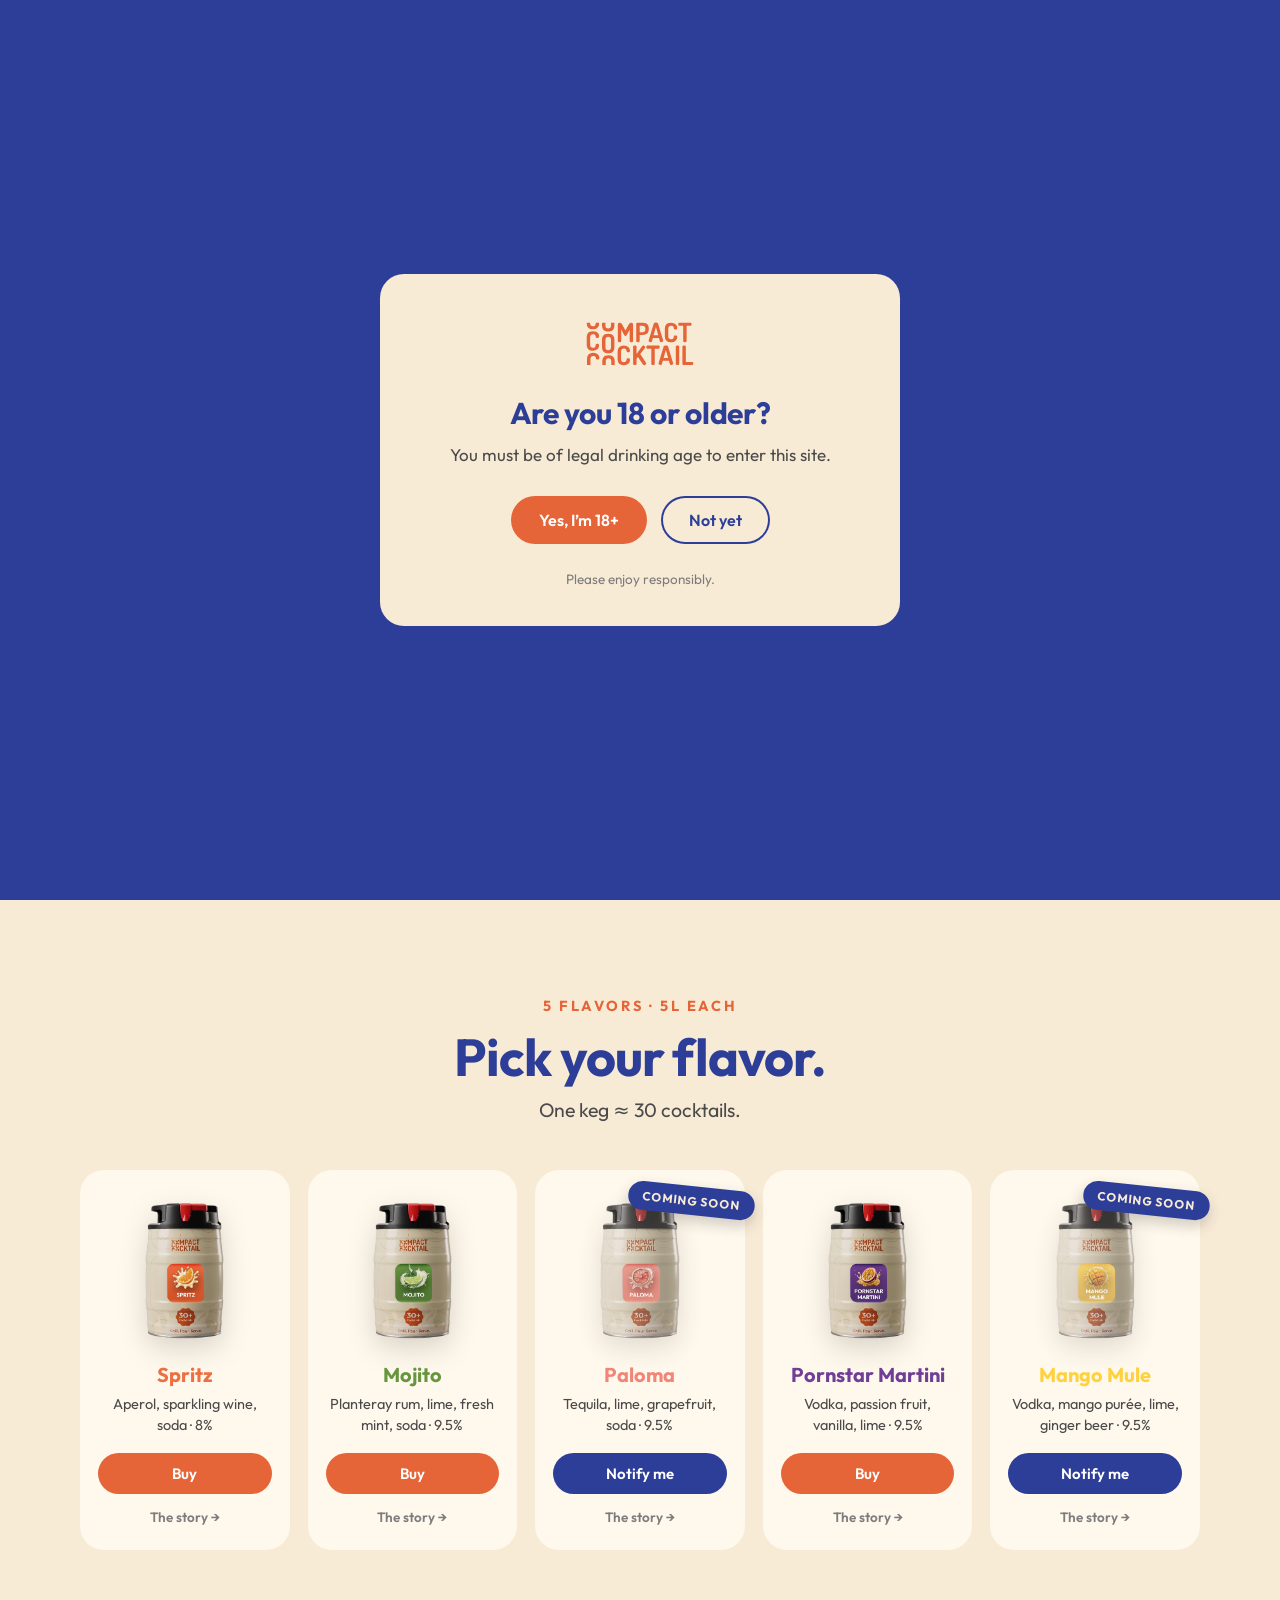
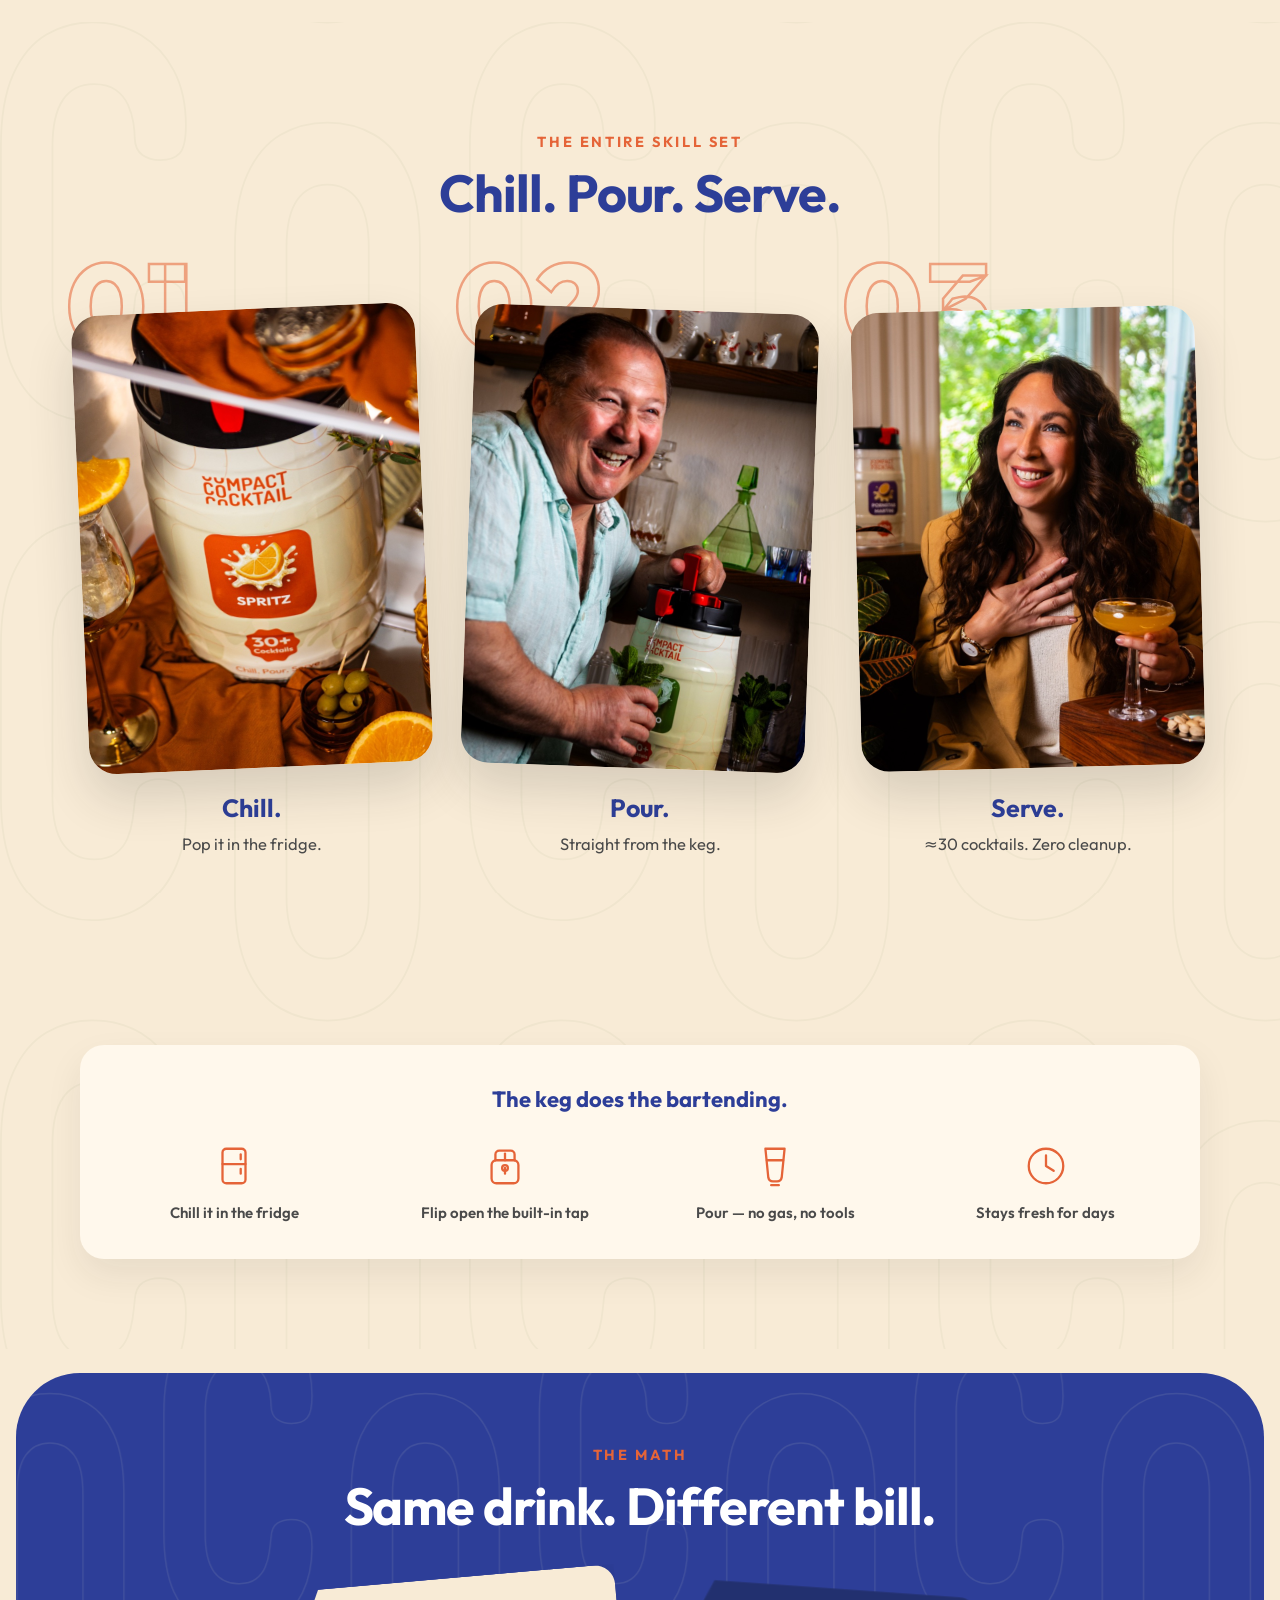
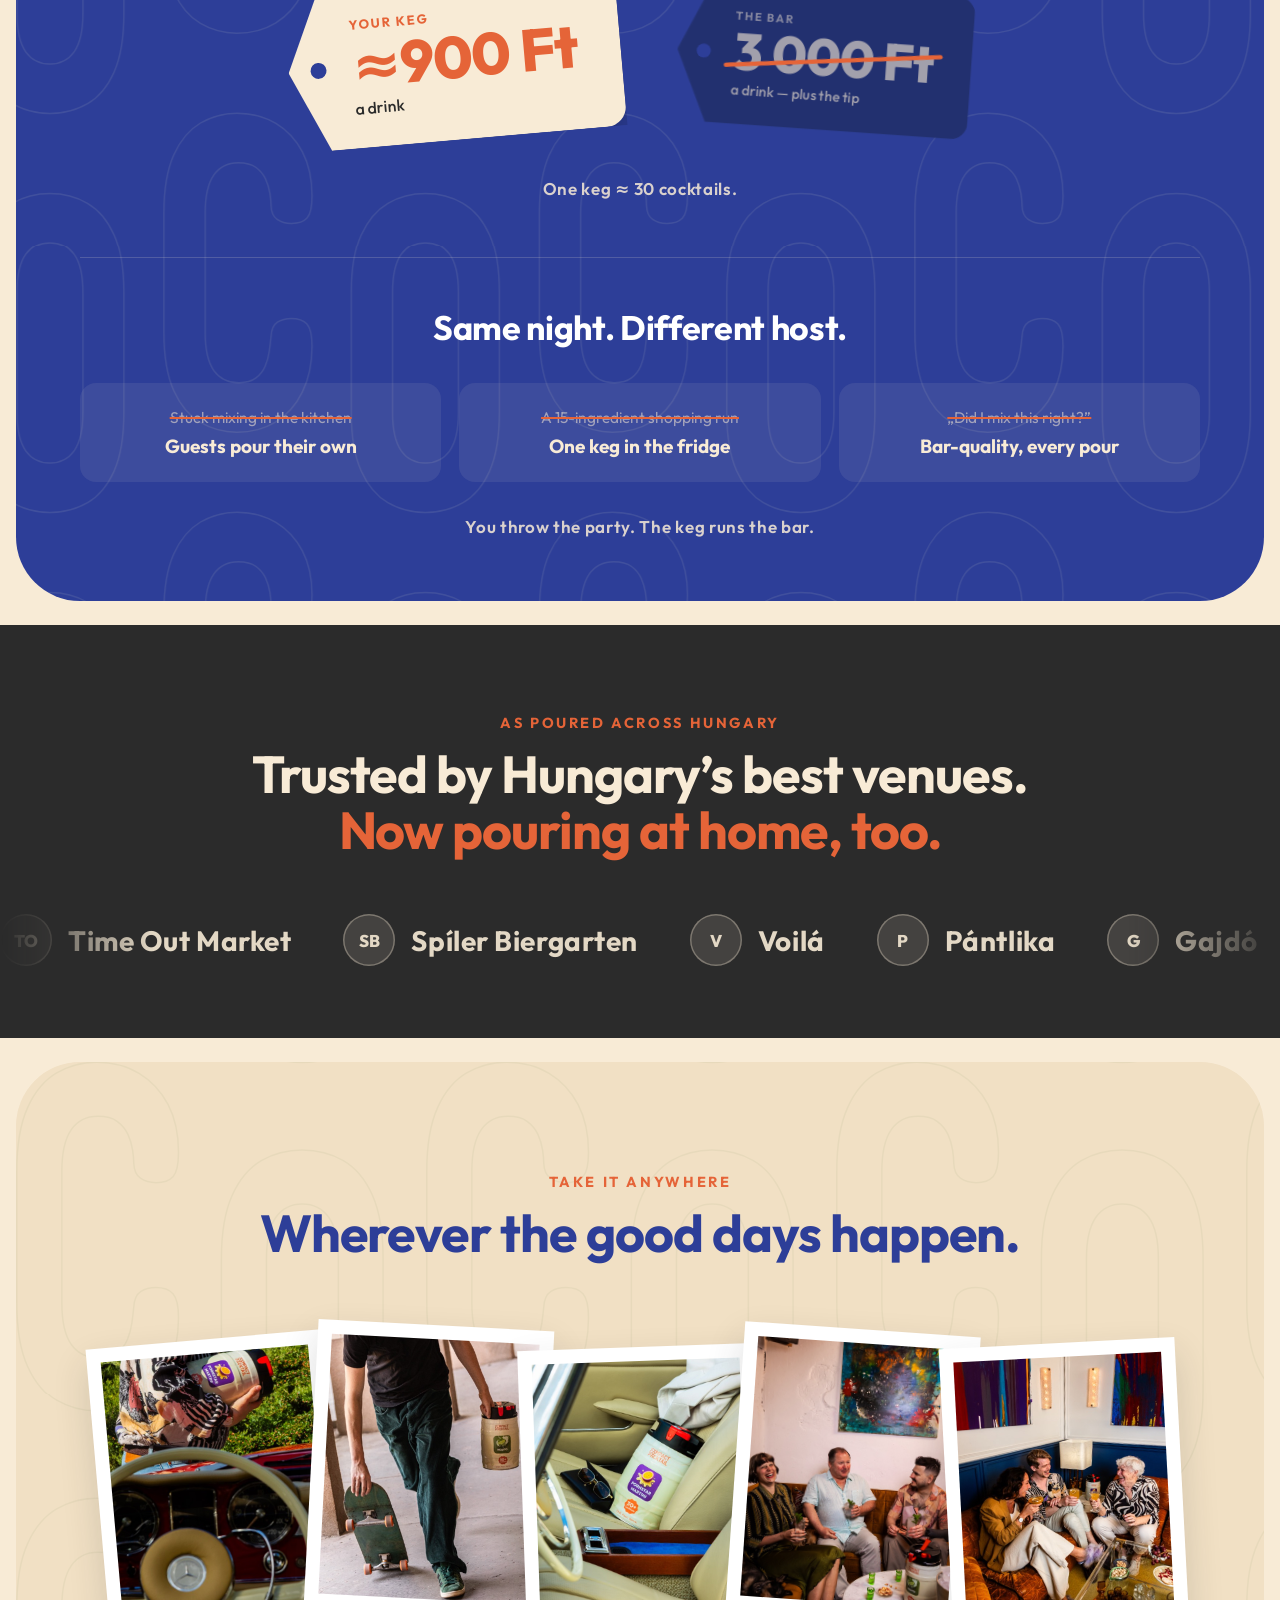
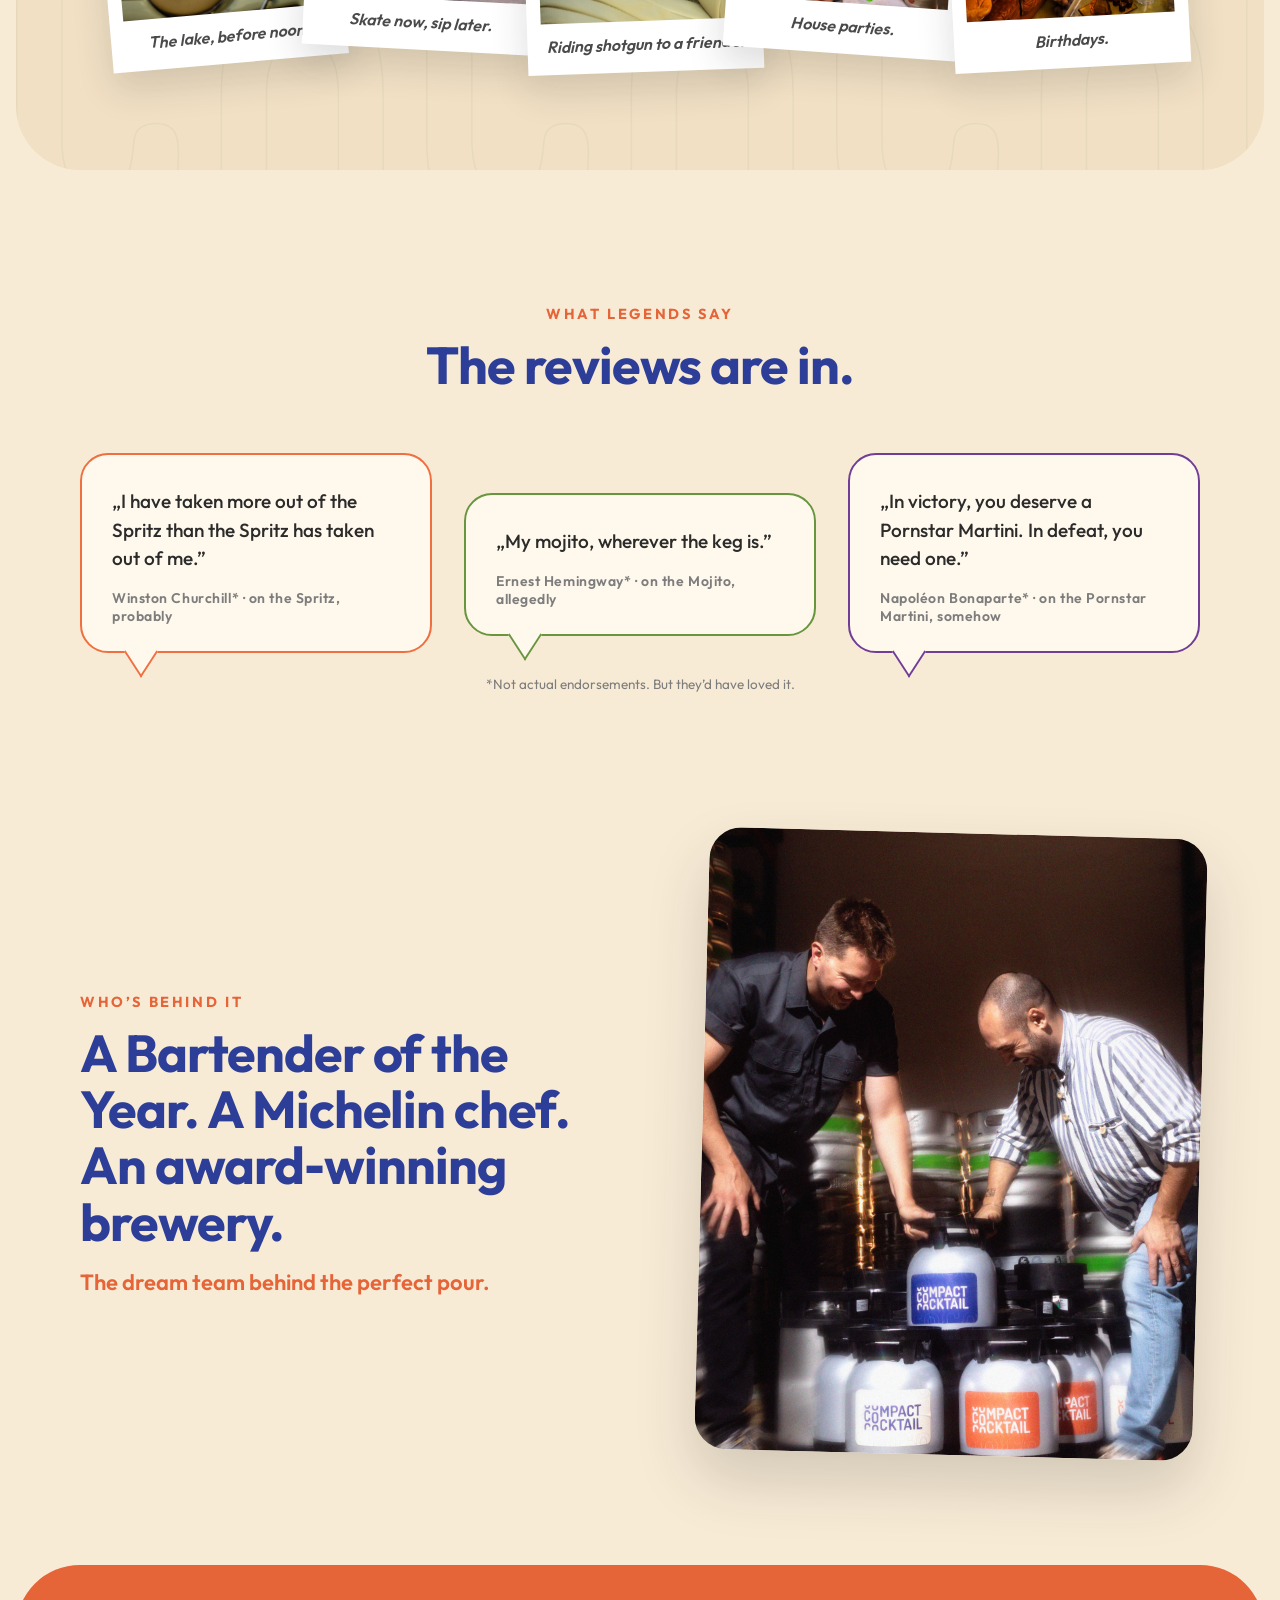
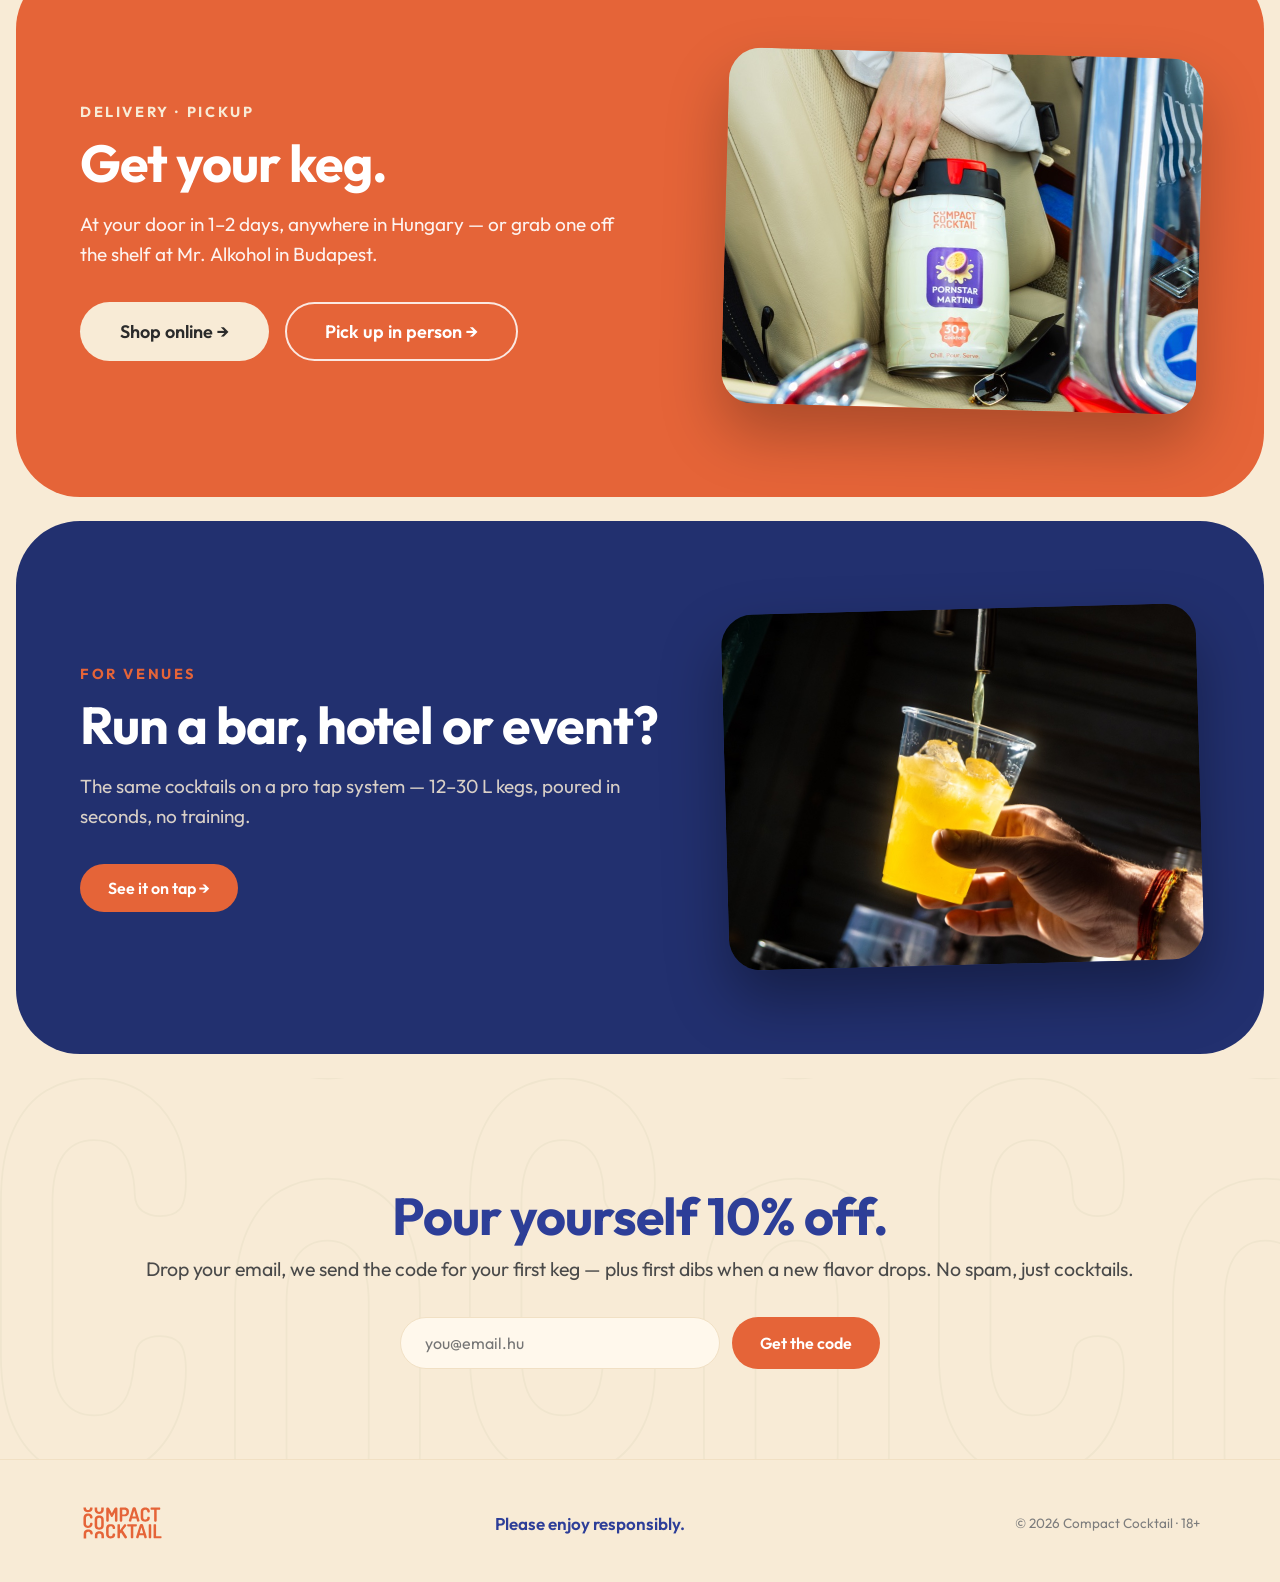
==== index.html @ d948a83f "Bilingual site: HU at root, EN under /en/, auto-detect + toggle - root pages translated to Hungarian" ====
<!DOCTYPE html>
<!-- HU draft translated from the EN master (en/index.html) — needs a
     native review by the client before launch. Keep the two files in
     sync: every structural edit here must land in en/index.html too. -->
<html lang="hu">
<head>
<meta charset="UTF-8">
<meta name="viewport" content="width=device-width, initial-scale=1.0">
<title>Compact Cocktail — Bárminőségű koktélok, hordóból</title>
<meta name="description" content="Bárminőségű koktélok csapolva. 5 literes partihordók — kb. 30 ital hordónként. Hűtsd. Töltsd. Kínáld.">
<!-- TODO: confirm the production domain (placeholder below) -->
<link rel="canonical" href="https://compactcocktail.hu/">
<link rel="alternate" hreflang="hu" href="https://compactcocktail.hu/">
<link rel="alternate" hreflang="en" href="https://compactcocktail.hu/en/">
<link rel="alternate" hreflang="x-default" href="https://compactcocktail.hu/">
<link rel="stylesheet" href="brand.css">
<link rel="stylesheet" href="home.css">
<link rel="stylesheet" href="shared.css">
</head>
<body>

<!-- ===== NAV ===== -->
<header class="nav">
  <a class="nav-logo" href="#"><img src="assets/logo-orange.svg" alt="Compact Cocktail"></a>
  <nav class="nav-links">
    <a href="#flavours">Ízek</a>
    <a href="#how">Hogyan működik</a>
    <a href="#makers">Az alkotók</a>
    <a href="on-tap.html" class="nav-b2b">B2B</a>
  </nav>
  <div class="nav-lang" aria-label="Nyelv"><a href="index.html" data-setlang="hu" class="active">HU</a><a href="en/index.html" data-setlang="en">EN</a></div>
  <a href="#flavours" class="btn btn-primary nav-cta">Válassz hordót</a>
  <button class="nav-burger" aria-label="Menü" aria-expanded="false"><span></span><span></span><span></span></button>
</header>

<!-- ===== 1 · HERO — flavour switcher (kept from Figma, all 5 flavours) ===== -->
<section class="hero" id="hero">
  <div class="hero-panel" data-flavour="spritz">
    <div class="hero-pattern"></div>
    <div class="hero-inner">
      <div class="hero-copy">
        <h1>Ennyire jó koktél nem lehetne ilyen&nbsp;egyszerű.</h1>
        <p class="hero-sub">Bárminőségű koktélok, hordóból.<br>Kb. 30 ital hordónként.</p>
        <a href="#flavours" class="btn btn-light">Válassz hordót&nbsp;&rarr;</a>
      </div>
      <div class="hero-stage">
        <img class="hero-garnish" src="assets/garnish-spritz.png" alt="">
        <img class="hero-keg" src="assets/keg-full-spritz.png" alt="Compact Cocktail 5 literes hordó">
        <div class="hero-flavour-name">Spritz</div>
      </div>
      <div class="hero-cursor" aria-hidden="true">Következő íz&nbsp;&rarr;</div>
    </div>
    <div class="hero-dots" role="tablist" aria-label="Ízek"></div>
  </div>
</section>

<!-- ===== 2 · SHOP — pick your flavour ===== -->
<section class="shop" id="flavours">
  <div class="wrap">
    <p class="eyebrow">5 íz &middot; 5 liter</p>
    <h2>Válaszd ki az ízed.</h2>
    <p class="section-sub">Egy hordó &asymp; 30 koktél.</p>
    <div class="shop-grid"></div>
  </div>
</section>

<!-- ===== 3 · HOW — Chill. Pour. Serve. (people using it, high on the page) ===== -->
<section class="how" id="how">
  <div class="wrap">
    <p class="eyebrow">A teljes tudomány</p>
    <h2>Hűtsd. Töltsd. Kínáld.</h2>
    <div class="how-steps">
      <div class="how-step" data-num="01">
        <div class="how-photo"><img src="assets/b2c-can.jpg" alt="Hordó a hűtőben"></div>
        <h3>Hűtsd.</h3>
        <p>Be a hűtőbe vele.</p>
      </div>
      <div class="how-step how-step-mid" data-num="02">
        <div class="how-photo"><img src="assets/b2c-pour.jpg" alt="Töltés egyenesen a hordóból"></div>
        <h3>Töltsd.</h3>
        <p>Egyenesen a hordóból.</p>
      </div>
      <div class="how-step how-step-last" data-num="03">
        <div class="how-photo"><img src="assets/b2c-enjoy.jpg" alt="Barátok koktéloznak"></div>
        <h3>Kínáld.</h3>
        <p>&asymp;30 koktél. Nulla mosogatás.</p>
      </div>
    </div>

    <!-- how the keg itself works — placeholder line-art until the real
         infographic; step wording TBC with the client -->
    <div class="how-keg">
      <p class="how-keg-head">A hordó a pultos.</p>
      <div class="how-keg-row">
        <div class="how-keg-step">
          <svg viewBox="0 0 48 48" fill="none" stroke="currentColor" stroke-width="2.4" stroke-linecap="round" stroke-linejoin="round" aria-hidden="true"><rect x="12" y="6" width="24" height="36" rx="4"/><line x1="12" y1="22" x2="36" y2="22"/><line x1="31" y1="12" x2="31" y2="17"/><line x1="31" y1="27" x2="31" y2="32"/></svg>
          <span>Hűtsd le a hűtőben</span>
        </div>
        <div class="how-keg-step">
          <svg viewBox="0 0 48 48" fill="none" stroke="currentColor" stroke-width="2.4" stroke-linecap="round" stroke-linejoin="round" aria-hidden="true"><path d="M14 18v-6a4 4 0 0 1 4-4h12a4 4 0 0 1 4 4v6"/><rect x="10" y="18" width="28" height="24" rx="5"/><path d="M24 18v-7"/><path d="M24 26v6"/><circle cx="24" cy="26" r="3"/></svg>
          <span>Pattintsd ki a beépített csapot</span>
        </div>
        <div class="how-keg-step">
          <svg viewBox="0 0 48 48" fill="none" stroke="currentColor" stroke-width="2.4" stroke-linecap="round" stroke-linejoin="round" aria-hidden="true"><path d="M14 6h20l-3 30a5 5 0 0 1-5 4h-4a5 5 0 0 1-5-4z"/><path d="M15.5 18h17"/><path d="M20 44h8"/></svg>
          <span>Tölts &mdash; se gáz, se szerszám</span>
        </div>
        <div class="how-keg-step">
          <svg viewBox="0 0 48 48" fill="none" stroke="currentColor" stroke-width="2.4" stroke-linecap="round" stroke-linejoin="round" aria-hidden="true"><circle cx="24" cy="24" r="18"/><path d="M24 13v11l8 5"/></svg>
          <span>Napokig friss marad</span>
        </div>
      </div>
    </div>
  </div>
</section>

<!-- ===== 4 · THE MATH — big-type band on CoCo Blue ===== -->
<section class="math">
  <div class="math-pattern" aria-hidden="true"></div>
  <div class="wrap">
    <p class="eyebrow eyebrow-onblue">A matek</p>
    <h2 class="math-head">Ugyanaz az ital. Más számla.</h2>
    <div class="tag-row">
      <div class="tag tag-us">
        <span class="tag-where">a te hordód</span>
        <span class="tag-price">&asymp;900&nbsp;Ft</span>
        <span class="tag-per">italonként</span>
      </div>
      <div class="tag tag-bar">
        <span class="tag-where">a bár</span>
        <span class="tag-price tag-strike">3&thinsp;000&nbsp;Ft</span>
        <span class="tag-per">italonként — plusz borravaló</span>
      </div>
    </div>
    <p class="math-kicker">Egy hordó &asymp; 30 koktél.</p>

    <!-- gains & pains from the value-prop canvas — sell the hosting
         experience, not just the price (client feedback) -->
    <div class="gains">
      <h3 class="gains-head">Ugyanaz a buli. Más házigazda.</h3>
      <div class="gains-row">
        <div class="gain">
          <span class="gain-pain">Egész este a konyhában kevergetsz</span>
          <span class="gain-win">A vendégek maguknak töltenek</span>
        </div>
        <div class="gain">
          <span class="gain-pain">15 tételes bevásárlólista</span>
          <span class="gain-win">Egy hordó a hűtőben</span>
        </div>
        <div class="gain">
          <span class="gain-pain">&bdquo;Jól kevertem ezt?&rdquo;</span>
          <span class="gain-win">Bárminőség, minden pohárnál</span>
        </div>
      </div>
      <p class="math-kicker">Te viszed a bulit. A hordó viszi a bárpultot.</p>
    </div>
  </div>
</section>

<!-- ===== 5 · TRUSTED — venue ticker on black ===== -->
<section class="trusted">
  <div class="wrap">
    <p class="eyebrow eyebrow-onblack">Így csapolunk országszerte</p>
    <h2 class="trusted-line">Magyarország legjobb helyei bíznak bennünk.<br><span>Már otthon is csapolható.</span></h2>
  </div>
  <!-- venue logo+name pairs rendered from VENUES in home.js;
       initials chips stand in until the client's logo sheet arrives -->
  <div class="ticker" aria-hidden="true">
    <div class="ticker-track"></div>
  </div>
</section>

<!-- ===== 6 · OCCASIONS — polaroid collage ===== -->
<section class="occasions">
  <div class="wrap">
    <p class="eyebrow">Vidd bárhová</p>
    <h2>Ahol a jó napok történnek.</h2>
    <div class="pol-row">
      <figure class="pol"><img src="assets/occ-car.jpg" alt=""><figcaption>A tó, még dél előtt.</figcaption></figure>
      <figure class="pol"><img src="assets/occ-skate.jpg" alt=""><figcaption>Előbb deszka, aztán koccintás.</figcaption></figure>
      <figure class="pol"><img src="assets/occ-picnic.jpg" alt=""><figcaption>Úton egy házibuliba.</figcaption></figure>
      <figure class="pol"><img src="assets/b2c-party.jpg" alt=""><figcaption>Házibulik.</figcaption></figure>
      <figure class="pol"><img src="assets/occ-party.jpg" alt=""><figcaption>Szülinapok.</figcaption></figure>
    </div>
  </div>
</section>

<!-- ===== 7 · REACTIONS — speech bubbles ===== -->
<section class="reactions">
  <div class="wrap">
    <p class="eyebrow">A legendák szerint</p>
    <h2>Megérkeztek a vélemények.</h2>
    <div class="bubble-row">
      <div class="bubble bubble-spritz">
        <p>&bdquo;Többet vettem ki a Spritzből, mint amennyit a Spritz vett ki belőlem.&rdquo;</p>
        <span class="bubble-name">Winston Churchill* &middot; a Spritzről, valószínűleg</span>
      </div>
      <div class="bubble bubble-mojito bubble-mid">
        <p>&bdquo;A mojitóm ott, ahol a hordó.&rdquo;</p>
        <span class="bubble-name">Ernest Hemingway* &middot; a Mojitóról, állítólag</span>
      </div>
      <div class="bubble bubble-pornstar">
        <p>&bdquo;Győzelemkor megérdemled a Pornstar Martinit. Vereségkor szükséged van rá.&rdquo;</p>
        <span class="bubble-name">Napóleon Bonaparte* &middot; a Pornstar Martiniről, valahogyan</span>
      </div>
    </div>
    <p class="footnote">*Nem valódi ajánlások. De imádták volna.</p>
  </div>
</section>

<!-- ===== 8 · MAKERS — editorial split with giant arch photo ===== -->
<section class="makers" id="makers">
  <div class="wrap makers-grid">
    <div class="makers-copy">
      <p class="eyebrow">Kik állnak mögötte</p>
      <h2>Az Év Bártendere. Egy Michelin-séf. Egy díjnyertes sörfőzde.</h2>
      <p class="makers-line">Álomcsapat a tökéletes ital mögött.</p>
    </div>
    <div class="makers-photo"><img src="assets/founders-kegs.jpg" alt="Az alapítók egy halom Compact Cocktail hordó fölött nevetnek"></div>
  </div>
</section>

<!-- ===== 9 · LAST PUSH — where & how to get it ===== -->
<section class="taste">
  <div class="wrap taste-grid">
    <div class="taste-copy">
      <p class="eyebrow eyebrow-onorange">Szállítás &middot; Átvétel</p>
      <h2>Szerezd be a hordód.</h2>
      <p class="taste-sub">1&ndash;2 nap alatt házhoz visszük az ország bármely pontjára &mdash; vagy vedd le a polcról a Mr.&nbsp;Alkoholban, Budapesten.</p>
      <div class="taste-btns">
        <!-- TODO: point "Shop online" at the external webshop once it's live -->
        <a href="#flavours" class="btn btn-light">Vásárlás online&nbsp;&rarr;</a>
        <a href="https://www.google.com/maps/search/?api=1&amp;query=Mr.+Alkohol+Bajcsy-Zsilinszky+%C3%BAt+Budapest" target="_blank" rel="noopener" class="btn btn-ghost">Személyes átvétel&nbsp;&rarr;</a>
      </div>
    </div>
    <div class="taste-photo"><img src="assets/taste-car.jpg" alt="Egy hordó a kabrió anyósülésén"></div>
  </div>
</section>

<!-- ===== 9b · FOR VENUES — B2B funnel ===== -->
<section class="b2b">
  <div class="wrap b2b-grid">
    <div class="b2b-copy">
      <p class="eyebrow">Vendéglátósoknak</p>
      <h2 class="b2b-head">Bárt, hotelt vagy rendezvényt viszel?</h2>
      <p class="b2b-sub">Ugyanezek a koktélok profi csaprendszeren — 12&ndash;30&thinsp;literes hordók, másodpercek alatt csapolva, betanítás&nbsp;nélkül.</p>
      <a href="on-tap.html" class="btn btn-primary">Nézd meg csapon&nbsp;&rarr;</a>
    </div>
    <div class="b2b-photo"><img src="assets/b2b-real-pour.jpg" alt="Compact Cocktail csapolás a Sirály Bárban"></div>
  </div>
</section>

<!-- ===== 10 · FINAL CTA + FOOTER ===== -->
<section class="cta">
  <div class="wrap">
    <h2>Tölts magadnak 10% kedvezményt.</h2>
    <p class="section-sub">Add meg az e-mail-címed, küldjük a kódot az első hordódhoz — plusz elsőként értesülsz, ha új íz érkezik. Semmi spam, csak koktél.</p>
    <form class="cta-form">
      <input type="email" name="email" placeholder="te@email.hu" aria-label="E-mail" required>
      <button class="btn btn-primary" type="submit">Kérem a kódot</button>
    </form>
    <p class="cta-sent" hidden>Kész &mdash; úton a kód. Nézd meg a postafiókod.</p>
  </div>
</section>

<footer class="footer">
  <div class="wrap footer-grid">
    <img src="assets/logo-orange.svg" alt="Compact Cocktail" class="footer-logo">
    <p class="footer-msg">Fogyaszd felelősséggel.</p>
    <p class="footer-fine">&copy; 2026 Compact Cocktail &middot; 18+</p>
  </div>
</footer>

<script src="shared.js"></script>
<script src="home.js"></script>
</body>
</html>
---- brand.css ----
/* =====================================================================
   Compact Cocktail — canonical brand tokens.
   SINGLE SOURCE OF TRUTH for colour, type, flavours, radii.
   From the Figma brand guide (file krs62Id87GWuf6L1pqfsso).
   Link this BEFORE any page stylesheet, then reference var(--co-*) etc.
   ===================================================================== */
@import url('https://fonts.googleapis.com/css2?family=Outfit:wght@300;400;500;600;700;800&display=swap');

:root{
  /* --- brand colours --- */
  --co-orange:#E56438;        /* Personality — logo, accents, buttons */
  --co-orange-dark:#C9501F;   /* hover/active for orange */
  --co-blue:#2D3E98;          /* Structure — headlines & titles */
  --co-blue-dark:#22306F;
  --co-cream:#F8EBD6;         /* warm background — never stark white */
  --co-cream-deep:#F1E0C4;    /* slightly deeper cream surface */
  --co-black:#2B2B2B;         /* primary text */
  --co-grey:#4A4A4A;
  --co-grey-light:#7D7D7D;
  --co-white:#FFFFFF;

  /* --- flavour palette (light + dark, from the Figma design system) --- */
  --fl-spritz:#EF6F40;        --fl-spritz-dark:#D15027;    /* Aperol Spritz */
  --fl-pornstar:#703E97;      --fl-pornstar-dark:#492B66;  /* Pornstar Martini */
  --fl-mojito:#68963F;        --fl-mojito-dark:#507335;    /* Mojito */
  --fl-paloma:#F28577;        --fl-paloma-dark:#F26F5E;    /* Paloma */
  --fl-mango:#FFD13D;         --fl-mango-dark:#D9A22C;     /* Mango Mule */

  /* --- type --- */
  --font-sans:"Outfit",system-ui,-apple-system,sans-serif;

  /* --- radii --- */
  --r-sm:10px; --r-md:16px; --r-lg:24px; --r-pill:100px;
}
---- home.css ----
/* =====================================================================
   B2C v5 — "Figma v2" direction.
   Rhythm: every section gets its OWN geometry + background so nothing
   repeats: hero (flavour colour) → shop (cream cards) → math (blue,
   giant type) → how (arch steps) → trusted (black ticker) → occasions
   (polaroids) → reactions (bubbles) → makers (editorial arch) →
   taste (orange strip) → cta (cream).
   ===================================================================== */

*{margin:0;padding:0;box-sizing:border-box}
html{scroll-behavior:smooth}
body{font-family:var(--font-sans);background:var(--co-cream);color:var(--co-black);-webkit-font-smoothing:antialiased}
img{display:block;max-width:100%}
a{text-decoration:none;color:inherit}

.wrap{max-width:1200px;margin:0 auto;padding:0 40px}

/* ---------- shared type ---------- */
h2{color:var(--co-blue);font-size:clamp(32px,4.2vw,52px);font-weight:700;letter-spacing:-.02em;line-height:1.08}
.eyebrow{color:var(--co-orange);font-size:14.5px;font-weight:700;letter-spacing:.18em;text-transform:uppercase;margin-bottom:14px}
.eyebrow-onblue,.eyebrow-onblack{color:var(--co-orange)}
.section-sub{color:var(--co-grey);font-size:19.5px;margin-top:12px}
.footnote{color:var(--co-grey-light);font-size:13.5px;margin-top:22px}

.btn{display:inline-block;font-family:var(--font-sans);font-weight:600;font-size:16px;padding:14px 28px;border-radius:var(--r-pill);border:none;cursor:pointer;transition:transform .15s ease,background .15s ease}
.btn:hover{transform:translateY(-2px)}
.btn-primary{background:var(--co-orange);color:#fff}
.btn-primary:hover{background:var(--co-orange-dark)}
.btn-light{background:var(--co-cream);color:var(--co-black)}

/* ---------- nav ---------- */
.nav{position:sticky;top:0;z-index:50;display:flex;align-items:center;justify-content:space-between;gap:24px;padding:26px 48px;background:var(--co-cream)}
.nav-logo img{height:58px}
.nav-links{display:flex;gap:36px;font-size:16px;font-weight:500;color:var(--co-grey)}
.nav-links a:hover{color:var(--co-orange)}
.nav-cta{padding:13px 26px;font-size:15.5px}

/* =====================================================================
   1 · HERO — flavour-colour panel, keg + garnish, dot switcher
   ===================================================================== */
.hero{padding:0}
.hero-panel{position:relative;overflow:hidden;border-radius:0 0 64px 64px;background:var(--fl-spritz);transition:background .8s ease;min-height:calc(100svh - 110px);display:flex;flex-direction:column;justify-content:center}
.hero-pattern{position:absolute;inset:0;opacity:.55;pointer-events:none}
/* two mask layers, each holding every other CO column (same tile, half-tile x-offset),
   so alternate columns can roll in opposite directions on flavour switch */
.hero-pattern::before,.hero-pattern::after{content:"";position:absolute;inset:0;background:var(--fl-dark,var(--fl-spritz-dark));-webkit-mask:url("assets/co-pattern-col.svg") repeat;-webkit-mask-size:1996.5px 1062.44px;mask:url("assets/co-pattern-col.svg") repeat;mask-size:1996.5px 1062.44px;transition:background .8s ease}
.hero-pattern::after{-webkit-mask-position:998.25px 0;mask-position:998.25px 0}
.hero-pattern.roll::before{animation:pat-roll-down .9s cubic-bezier(.65,.05,.36,1)}
.hero-pattern.roll::after{animation:pat-roll-up .9s cubic-bezier(.65,.05,.36,1)}
@keyframes pat-roll-down{to{-webkit-mask-position:0 1062.44px;mask-position:0 1062.44px}}
@keyframes pat-roll-up{from{-webkit-mask-position:998.25px 0;mask-position:998.25px 0}to{-webkit-mask-position:998.25px -1062.44px;mask-position:998.25px -1062.44px}}
.hero-inner{position:relative;flex:1;display:grid;grid-template-columns:1fr 1fr;align-items:center;gap:24px;max-width:1200px;width:100%;margin:0 auto;padding:48px 40px 24px}
.hero-copy h1{color:#fff;font-size:clamp(38px,4.6vw,58px);font-weight:700;line-height:1.1;letter-spacing:-.02em}
.hero-sub{color:rgba(255,255,255,.92);font-size:19px;line-height:1.5;margin:20px 0 28px}

.hero-stage{position:relative;height:580px;display:flex;align-items:center;justify-content:center}
.hero-garnish{position:absolute;width:118%;max-width:780px;top:46%;left:58%;transform:translate(-50%,-50%);transition:opacity .5s ease;pointer-events:none}
.hero-keg{position:relative;left:-16%;height:480px;width:auto;filter:drop-shadow(0 30px 40px rgba(0,0,0,.28));transform:rotate(-3deg);animation:kegfloat 5s ease-in-out infinite;transition:opacity .35s ease}
@keyframes kegfloat{0%,100%{transform:rotate(-3deg) translateY(0)}50%{transform:rotate(-3deg) translateY(-12px)}}
.hero-flavour-name{position:absolute;bottom:-6px;left:50%;transform:translateX(-50%);width:max-content;white-space:nowrap;text-align:center;color:#fff;font-size:clamp(34px,3.8vw,54px);font-weight:700;text-shadow:0 4px 24px rgba(0,0,0,.25)}
.hero-stage.switching .hero-keg,.hero-stage.switching .hero-garnish{opacity:0}

/* ---------- custom "next flavour" cursor over the keg stage ---------- */
@media (pointer:fine){
  .hero-stage,.hero-stage *{cursor:none}
}
.hero-cursor{position:fixed;left:0;top:0;z-index:60;width:112px;height:112px;border-radius:50%;background:rgba(255,255,255,.16);backdrop-filter:blur(10px);-webkit-backdrop-filter:blur(10px);border:1.5px solid rgba(255,255,255,.55);color:#fff;font-size:13.5px;font-weight:600;letter-spacing:.03em;display:flex;align-items:center;justify-content:center;text-align:center;pointer-events:none;opacity:0;transform:translate(-50%,-50%) scale(.4);transition:opacity .25s ease,transform .25s ease}
.hero-cursor.on{opacity:1;transform:translate(-50%,-50%) scale(1)}

.hero-dots{position:relative;display:flex;gap:12px;justify-content:center;padding:0 0 34px}
.hero-dot{width:14px;height:14px;border-radius:50%;border:2px solid rgba(255,255,255,.85);background:transparent;cursor:pointer;padding:0;transition:transform .2s ease,background .2s ease}
.hero-dot.active{background:#fff;transform:scale(1.25)}

/* =====================================================================
   2 · SHOP — five cards on cream, flavour-tinted on hover/active
   ===================================================================== */
.shop{padding:96px 0 72px;text-align:center}
.shop-grid{display:grid;grid-template-columns:repeat(5,1fr);gap:18px;margin-top:48px;text-align:center}
.shop-card{background:#fff8ec;border-radius:var(--r-lg);padding:26px 18px 24px;display:flex;flex-direction:column;align-items:center;gap:6px;transition:transform .2s ease,box-shadow .2s ease;cursor:pointer}
.shop-card:hover{transform:translateY(-6px);box-shadow:0 18px 40px rgba(43,43,43,.12)}
.shop-card img{height:150px;margin-bottom:10px;filter:drop-shadow(0 10px 14px rgba(0,0,0,.15))}
.shop-card h3{font-size:20px;font-weight:700;color:var(--fl,var(--co-blue))}
.shop-card .ing{font-size:14.5px;color:var(--co-grey);line-height:1.45;min-height:40px}
.shop-card .price{font-size:17.5px;font-weight:700;color:var(--co-black);margin-top:4px}
.shop-card .perdrink{font-size:13.5px;color:var(--co-grey-light)}
.shop-card .btn{margin-top:12px;padding:11px 26px;font-size:15px;width:100%}
.shop-card{position:relative}
.shop-more{font-size:13.5px;font-weight:600;color:var(--co-grey-light);margin-top:8px;transition:color .15s ease}
.shop-card:hover .shop-more{color:var(--co-orange)}

/* --- "coming soon" sticker for flavours not yet in the webshop --- */
.shop-sticker{position:absolute;top:16px;right:-10px;z-index:2;background:var(--co-blue);color:var(--co-cream);font-size:12px;font-weight:700;letter-spacing:.08em;text-transform:uppercase;padding:7px 14px;border-radius:var(--r-pill);transform:rotate(6deg);box-shadow:0 6px 14px rgba(43,43,43,.22)}
.is-out img{opacity:.8;filter:drop-shadow(0 10px 14px rgba(0,0,0,.15)) grayscale(.15)}
.is-out .btn{background:var(--co-blue)}
.is-out .btn:hover{background:var(--co-blue-dark)}

/* --- flavour story popup --- */
.story-media{position:relative;display:flex;align-items:center;justify-content:center;margin:-44px -40px 26px;padding:30px 0 34px;border-radius:var(--r-lg) var(--r-lg) 0 0;overflow:hidden}
.story-media img{height:190px;filter:drop-shadow(0 16px 24px rgba(0,0,0,.28))}
.story-media video{width:100%;display:block;margin:-30px 0 -34px}
.story-soon{position:absolute;bottom:12px;right:16px;font-size:12px;font-weight:600;letter-spacing:.06em;text-transform:uppercase;color:rgba(255,255,255,.75)}
@media (max-width:520px){
  .story-media{margin:-36px -24px 22px}
}

/* =====================================================================
   3 · MATH — CoCo Blue band, two price tags
   ===================================================================== */
.math{position:relative;overflow:hidden;background:var(--co-blue);color:var(--co-cream);padding:72px 0 64px;border-radius:64px;margin:24px 16px;text-align:center}
.math-pattern{position:absolute;inset:-20% -30%;background:url("assets/co-pattern-tile.svg") repeat;background-size:751px;opacity:.10;filter:brightness(4);pointer-events:none;will-change:transform}
.math .wrap{position:relative}
.math-head{color:#fff}
.tag-row{display:flex;justify-content:center;align-items:center;gap:36px;margin-top:44px}
.tag{position:relative;display:flex;flex-direction:column;align-items:flex-start;gap:2px;padding:30px 44px 30px 64px;clip-path:polygon(11% 0,100% 0,100% 100%,11% 100%,0 50%);border-radius:20px;text-align:left}
.tag::before{content:"";position:absolute;left:22px;top:50%;transform:translateY(-50%);width:16px;height:16px;border-radius:50%;background:var(--co-blue)}
.tag-us{background:var(--co-cream);color:var(--co-black);transform:rotate(-5deg);box-shadow:0 24px 48px rgba(0,0,0,.28)}
.tag-bar{background:var(--co-blue-dark);color:rgba(248,235,214,.6);transform:rotate(4deg) scale(.88)}
.tag-where{font-size:13px;font-weight:700;letter-spacing:.16em;text-transform:uppercase;color:var(--co-orange)}
.tag-bar .tag-where{color:rgba(248,235,214,.45)}
.tag-price{font-size:clamp(44px,4.6vw,64px);font-weight:800;letter-spacing:-.02em;line-height:1.05}
.tag-us .tag-price{color:var(--co-orange)}
.tag-strike{position:relative;display:inline-block}
.tag-strike::after{content:"";position:absolute;left:-5%;right:-5%;top:52%;height:5px;background:var(--co-orange);border-radius:3px;transform:rotate(-6deg)}
.tag-per{font-size:16px;font-weight:500}
.math-kicker{margin-top:38px;font-size:17px;font-weight:600;letter-spacing:.04em;color:rgba(248,235,214,.85)}

/* --- gains & pains — the hosting experience, in the same tag language --- */
.gains{margin-top:58px;padding-top:48px;border-top:1.5px solid rgba(248,235,214,.18)}
.gains-head{color:#fff;font-size:clamp(24px,2.8vw,34px);font-weight:700;letter-spacing:-.01em}
.gains-row{display:grid;grid-template-columns:repeat(3,1fr);gap:18px;margin-top:34px}
.gain{background:rgba(248,235,214,.08);border-radius:var(--r-md);padding:24px 20px;display:flex;flex-direction:column;gap:7px;align-items:center}
.gain-pain{color:rgba(248,235,214,.55);font-size:15.5px;text-decoration:line-through;text-decoration-color:var(--co-orange);text-decoration-thickness:2px}
.gain-win{color:var(--co-cream);font-size:19px;font-weight:700}
.gains .math-kicker{margin-top:34px}
@media (max-width:1020px){
  .gains-row{grid-template-columns:1fr;max-width:420px;margin-left:auto;margin-right:auto}
}

/* =====================================================================
   4 · HOW — arch-masked photos, staggered, numbered
   ===================================================================== */
.how{padding:110px 0 90px;text-align:center;position:relative}
.how::before{content:"";position:absolute;inset:0;background:url("assets/co-pattern-tile.svg") repeat;background-size:938px;opacity:.05;pointer-events:none}
.how-steps{position:relative;display:grid;grid-template-columns:repeat(3,1fr);gap:44px;margin-top:88px;align-items:start}
.how-step{position:relative;will-change:transform}
.how-step-mid{margin-top:52px}
.how-step-last{margin-top:104px}
.how-step::before{content:attr(data-num);position:absolute;top:-64px;left:-14px;z-index:0;font-size:120px;font-weight:800;line-height:1;color:transparent;-webkit-text-stroke:2.5px var(--co-orange);opacity:.55}
.how-photo{position:relative;z-index:1;border-radius:28px;overflow:hidden;aspect-ratio:3/4;box-shadow:0 24px 48px rgba(43,43,43,.16)}
.how-step:nth-child(1) .how-photo{transform:rotate(-2.5deg)}
.how-step:nth-child(2) .how-photo{transform:rotate(2deg)}
.how-step:nth-child(3) .how-photo{transform:rotate(-1.5deg)}
.how-photo img{width:100%;height:100%;object-fit:cover}
.how-step h3{color:var(--co-blue);font-size:25px;font-weight:700;margin-top:24px}
.how-step p{color:var(--co-grey);font-size:16.5px;margin-top:8px;line-height:1.5}

/* --- how the keg itself works — mini infographic strip --- */
.how-keg{position:relative;margin-top:84px;background:#fff8ec;border-radius:var(--r-lg);padding:40px 32px 36px;box-shadow:0 16px 36px rgba(43,43,43,.08)}
.how-keg-head{color:var(--co-blue);font-size:22px;font-weight:700}
.how-keg-row{display:grid;grid-template-columns:repeat(4,1fr);gap:26px;margin-top:30px}
.how-keg-step{display:flex;flex-direction:column;align-items:center;gap:13px}
.how-keg-step svg{width:46px;height:46px;color:var(--co-orange)}
.how-keg-step span{font-size:15px;font-weight:600;color:var(--co-grey);line-height:1.4}
@media (max-width:860px){
  .how-keg-row{grid-template-columns:repeat(2,1fr);gap:28px 18px}
}

/* =====================================================================
   5 · TRUSTED — black band + venue-name ticker
   ===================================================================== */
.trusted{background:var(--co-black);padding:88px 0 72px;text-align:center;overflow:hidden}
.trusted-line{color:var(--co-cream)}
.trusted-line span{color:var(--co-orange)}
.trusted-sub{color:rgba(248,235,214,.65);font-size:17px;margin-top:20px}
.ticker{margin-top:56px;white-space:nowrap;overflow:hidden;mask-image:linear-gradient(90deg,transparent,#000 12%,#000 88%,transparent)}
.ticker-track{display:inline-flex;align-items:center;gap:52px;animation:tick 30s linear infinite}
.tk{display:inline-flex;align-items:center;gap:16px;color:var(--co-cream);font-size:28px;font-weight:700;letter-spacing:.02em;opacity:.9}
.tk-logo{display:inline-flex;align-items:center;justify-content:center;width:52px;height:52px;border-radius:50%;font-style:normal;font-size:17px;font-weight:800;letter-spacing:.02em;color:var(--co-cream);background:rgba(248,235,214,.14);box-shadow:inset 0 0 0 1.5px rgba(248,235,214,.35)}
img.tk-logo{object-fit:contain;background:var(--co-cream);padding:6px}
@keyframes tick{to{transform:translateX(-50%)}}

/* =====================================================================
   6 · OCCASIONS — tilted polaroids on deep cream
   ===================================================================== */
.occasions{position:relative;overflow:hidden;background:var(--co-cream-deep);padding:110px 0 120px;text-align:center;border-radius:64px;margin:24px 16px}
.occasions::before{content:"";position:absolute;inset:0;background:url("assets/co-pattern-tile.svg") repeat;background-size:820px;opacity:.06;pointer-events:none}
.occasions .wrap{position:relative}
.pol-row{display:flex;justify-content:center;margin-top:64px;flex-wrap:wrap}
.pol{background:#fff;padding:14px 14px 18px;box-shadow:0 16px 36px rgba(43,43,43,.16);width:236px;margin:0 -12px;transition:transform .25s ease}
.pol img{width:100%;aspect-ratio:4/5;object-fit:cover}
.pol figcaption{font-size:16px;font-weight:600;font-style:italic;color:var(--co-grey);margin-top:13px}
.pol:nth-child(1){transform:rotate(-5deg) translateY(14px)}
.pol:nth-child(2){transform:rotate(3deg)}
.pol:nth-child(3){transform:rotate(-2deg) translateY(22px)}
.pol:nth-child(4){transform:rotate(4deg) translateY(4px)}
.pol:nth-child(5){transform:rotate(-3deg) translateY(18px)}
.pol:hover{transform:rotate(0) translateY(-6px) scale(1.04);z-index:2}

/* =====================================================================
   7 · REACTIONS — speech bubbles + IG card
   ===================================================================== */
.reactions{padding:110px 0 80px;text-align:center}
.bubble-row{display:grid;grid-template-columns:repeat(3,1fr);gap:32px;margin-top:60px;align-items:start}
.bubble{position:relative;background:#fff8ec;border-radius:28px;padding:32px 30px 26px;text-align:left;border:2.5px solid var(--fl,var(--co-orange))}
.bubble::after{content:"";position:absolute;bottom:-16px;left:44px;width:28px;height:28px;background:inherit;border-right:2.5px solid var(--fl);border-bottom:2.5px solid var(--fl);transform:rotate(45deg) skew(12deg,12deg)}
.bubble-spritz{--fl:var(--fl-spritz)}
.bubble-mojito{--fl:var(--fl-mojito)}
.bubble-pornstar{--fl:var(--fl-pornstar)}
.bubble-mid{margin-top:40px}
.bubble p{font-size:19px;line-height:1.5;color:var(--co-black);font-weight:500}
.bubble p em{color:var(--co-orange);font-style:italic}
.bubble-name{display:block;margin-top:16px;font-size:14px;color:var(--co-grey-light);font-weight:600;letter-spacing:.04em}

/* =====================================================================
   8 · MAKERS — editorial split, giant arch photo
   ===================================================================== */
.makers{padding:60px 0 110px}
.makers-grid{display:grid;grid-template-columns:1.05fr .95fr;gap:72px;align-items:center}
.makers-copy{text-align:left}
.makers-line{font-size:22px;color:var(--co-orange);font-weight:600;margin-top:18px}
.makers-photo{border-radius:32px;overflow:hidden;aspect-ratio:4/5;box-shadow:0 30px 60px rgba(43,43,43,.18);transform:rotate(1.5deg)}
.makers-photo img{width:100%;height:100%;object-fit:cover}

/* =====================================================================
   9 · LAST PUSH — orange strip: taste it, or shop now
   ===================================================================== */
.taste{background:var(--co-orange);border-radius:64px;margin:0 16px;padding:88px 0;overflow:hidden}
.taste-grid{display:grid;grid-template-columns:1.1fr .9fr;gap:64px;align-items:center}
.taste-copy{text-align:left}
.taste-photo{border-radius:32px;overflow:hidden;aspect-ratio:4/3;box-shadow:0 30px 60px rgba(0,0,0,.25);transform:rotate(1.5deg)}
.taste-photo img{width:100%;height:100%;object-fit:cover}
.taste h2{color:#fff}
.taste .btn{font-size:18px;padding:18px 40px}
.eyebrow-onorange{color:var(--co-cream)}
.taste-sub{color:rgba(255,255,255,.92);font-size:19px;line-height:1.6;margin:18px 0 32px;max-width:560px}
.taste-btns{display:flex;justify-content:flex-start;gap:16px;flex-wrap:wrap}
.btn-ghost{background:transparent;color:#fff;border:2px solid rgba(255,255,255,.85)}
.taste .btn-ghost{padding:16px 38px}
.btn-ghost:hover{background:rgba(255,255,255,.14)}

/* =====================================================================
   9b · FOR VENUES — B2B funnel, deep blue split panel
   ===================================================================== */
.b2b{background:var(--co-blue-dark);border-radius:64px;margin:24px 16px;padding:88px 0;overflow:hidden}
.b2b-grid{display:grid;grid-template-columns:1.1fr .9fr;gap:64px;align-items:center}
.b2b-head{color:#fff}
.b2b-sub{color:rgba(248,235,214,.85);font-size:19px;line-height:1.6;margin:18px 0 32px}
.b2b-photo{border-radius:32px;overflow:hidden;aspect-ratio:4/3;box-shadow:0 30px 60px rgba(0,0,0,.35);transform:rotate(-1.5deg)}
.b2b-photo img{width:100%;height:100%;object-fit:cover}

/* =====================================================================
   10 · CTA + footer
   ===================================================================== */
.cta{padding:110px 0 90px;text-align:center;position:relative}
.cta::before{content:"";position:absolute;inset:0;background:url("assets/co-pattern-tile.svg") repeat;background-size:938px;opacity:.05;pointer-events:none}
.cta-form{position:relative;display:flex;gap:12px;justify-content:center;margin-top:36px}
.cta-form input{width:320px;padding:15px 24px;border-radius:var(--r-pill);border:1.5px solid var(--co-cream-deep);background:#fff8ec;font-family:var(--font-sans);font-size:16px;color:var(--co-black);outline:none}
.cta-form input:focus{border-color:var(--co-orange)}

.footer{border-top:1.5px solid var(--co-cream-deep);padding:44px 0 40px}
.footer-grid{display:flex;align-items:center;justify-content:space-between;gap:32px;flex-wrap:wrap}
.footer-logo{height:38px}
.footer-b2b{font-weight:700;color:var(--co-blue);font-size:17px}
.footer-b2b:hover{color:var(--co-orange)}
.footer-fine{font-size:13.5px;color:var(--co-grey-light)}

.cta-sent{color:var(--co-blue);font-weight:600;font-size:17.5px;margin-top:30px}

/* ---------- reveal on scroll ---------- */
.reveal{opacity:0;transform:translateY(28px);transition:opacity .7s ease,transform .7s ease}
.reveal.in{opacity:1;transform:none}

/* ---------- responsive ---------- */
@media (max-width:1150px){
  .hero-stage{height:490px}
  .hero-keg{height:384px}
  .hero-garnish{max-width:640px}
}
@media (max-width:1020px){
  .shop-grid{grid-template-columns:repeat(3,1fr)}
  .bubble-row{grid-template-columns:1fr;max-width:480px;margin-left:auto;margin-right:auto}
  .bubble-mid{margin-top:0}
  .tag-row{flex-direction:column;gap:24px}
}
@media (max-width:860px){
  .wrap{padding:0 24px}
  .nav{padding:18px 20px}
  .nav-links{display:none}
  .hero-inner{grid-template-columns:1fr;text-align:center;padding-top:40px}
  .hero-stage{height:460px}
  .hero-keg{height:340px;left:-5%}
  .hero-garnish{max-width:540px}
  .how-steps{grid-template-columns:1fr;max-width:340px;margin:48px auto 0}
  .how-step-mid,.how-step-last{margin-top:24px}
  .makers-grid{grid-template-columns:1fr;gap:44px}
  .taste-grid{grid-template-columns:1fr;gap:40px}
  .taste-btns{flex-direction:column;align-items:flex-start}
  .b2b-grid{grid-template-columns:1fr;gap:40px}
  .shop-grid{grid-template-columns:repeat(2,1fr)}
  .cta-form{flex-direction:column;align-items:center}
}
---- shared.css ----
/* =====================================================================
   Shared layer — loaded by BOTH pages, after brand.css + the page CSS.
   Age gate, generic modal, mobile nav (hamburger), nav-link affordance,
   footer message.
   ===================================================================== */

body.cc-noscroll{overflow:hidden}

/* ---------- nav link affordance — pill hover + scroll-spy, no borders ---------- */
.nav-links{gap:10px}
.nav-links a{position:relative;padding:9px 16px;border-radius:var(--r-pill);font-weight:600;transition:background .18s ease,color .18s ease}
.nav-links a:hover{background:rgba(229,100,56,.10);color:var(--co-orange)}
.nav-links a:focus-visible{outline:2px solid var(--co-orange);outline-offset:2px}
.nav-links a.active{color:var(--co-orange)}
.nav-links a.active::after{content:"";position:absolute;left:50%;bottom:1px;transform:translateX(-50%);width:5px;height:5px;border-radius:50%;background:var(--co-orange)}

/* ---------- language toggle ---------- */
.nav-lang{display:flex;align-items:center;gap:2px;font-size:14px;font-weight:700;letter-spacing:.04em;color:var(--co-grey-light)}
.nav-lang a{padding:7px 7px;border-radius:var(--r-sm);transition:color .15s ease,background .15s ease}
.nav-lang a:hover{color:var(--co-orange);background:rgba(229,100,56,.10)}
.nav-lang a.active{color:var(--co-orange)}

/* ---------- mobile nav ---------- */
.nav-burger{display:none;flex-direction:column;justify-content:center;align-items:stretch;gap:5px;width:44px;height:44px;padding:11px 9px;background:none;border:none;cursor:pointer}
.nav-burger span{display:block;height:2.5px;border-radius:2px;background:var(--co-blue);transition:transform .25s ease,opacity .2s ease}
.nav.nav-open .nav-burger span:nth-child(1){transform:translateY(7.5px) rotate(45deg)}
.nav.nav-open .nav-burger span:nth-child(2){opacity:0}
.nav.nav-open .nav-burger span:nth-child(3){transform:translateY(-7.5px) rotate(-45deg)}

@media (max-width:860px){
  .nav{flex-wrap:wrap}
  .nav-burger{display:flex}
  .nav-cta{padding:11px 20px;font-size:14.5px}
  .nav.nav-open .nav-links{display:flex;flex-direction:column;align-items:stretch;order:10;width:100%;gap:4px;padding:16px 2px 8px;font-size:18px;animation:cc-menu-in .25s ease}
  .nav.nav-open .nav-links a{padding:13px 14px}
  .nav.nav-open .nav-links a.active::after{left:auto;right:14px;top:50%;bottom:auto;transform:translateY(-50%)}
}
@media (max-width:430px){
  .nav-logo img{height:44px}
}
@keyframes cc-menu-in{from{opacity:0;transform:translateY(-8px)}to{opacity:1;transform:none}}

/* ---------- generic modal ---------- */
.cc-modal-backdrop{position:fixed;inset:0;z-index:200;background:rgba(43,43,43,.55);backdrop-filter:blur(6px);-webkit-backdrop-filter:blur(6px);display:flex;align-items:center;justify-content:center;padding:24px;opacity:0;transition:opacity .25s ease}
.cc-modal-backdrop.on{opacity:1}
.cc-backdrop-opaque{background:var(--co-blue);backdrop-filter:none;-webkit-backdrop-filter:none}
.cc-modal{position:relative;background:var(--co-cream);border-radius:var(--r-lg);max-width:520px;width:100%;max-height:88svh;overflow:auto;padding:44px 40px 38px;text-align:center;transform:translateY(14px) scale(.98);transition:transform .25s ease}
.cc-modal-backdrop.on .cc-modal{transform:none}
.cc-modal h3{color:var(--co-blue);font-size:clamp(24px,3vw,30px);font-weight:700;letter-spacing:-.01em;line-height:1.15}
.cc-modal-sub{color:var(--co-grey);font-size:17px;line-height:1.55;margin-top:12px}
.cc-modal-btns{display:flex;gap:14px;justify-content:center;flex-wrap:wrap;margin-top:28px}
.cc-btn-outline{background:none;color:var(--co-blue);box-shadow:inset 0 0 0 2px var(--co-blue)}
.cc-btn-outline:hover{background:var(--co-blue);color:#fff}
.cc-modal-x{position:absolute;top:14px;right:14px;z-index:3;width:38px;height:38px;border:none;border-radius:50%;background:var(--co-cream-deep);color:var(--co-grey);font-size:19px;line-height:1;cursor:pointer;transition:background .15s ease,color .15s ease}
.cc-modal-x:hover{background:var(--co-orange);color:#fff}
@media (max-width:520px){
  .cc-modal{padding:36px 24px 30px}
}

/* ---------- age gate ---------- */
.cc-gate-logo{height:52px;margin:0 auto 26px}
.cc-gate-fine{color:var(--co-grey-light);font-size:13.5px;margin-top:26px}

/* ---------- footer message ---------- */
.footer-msg{font-size:17px;font-weight:600;color:var(--co-blue)}
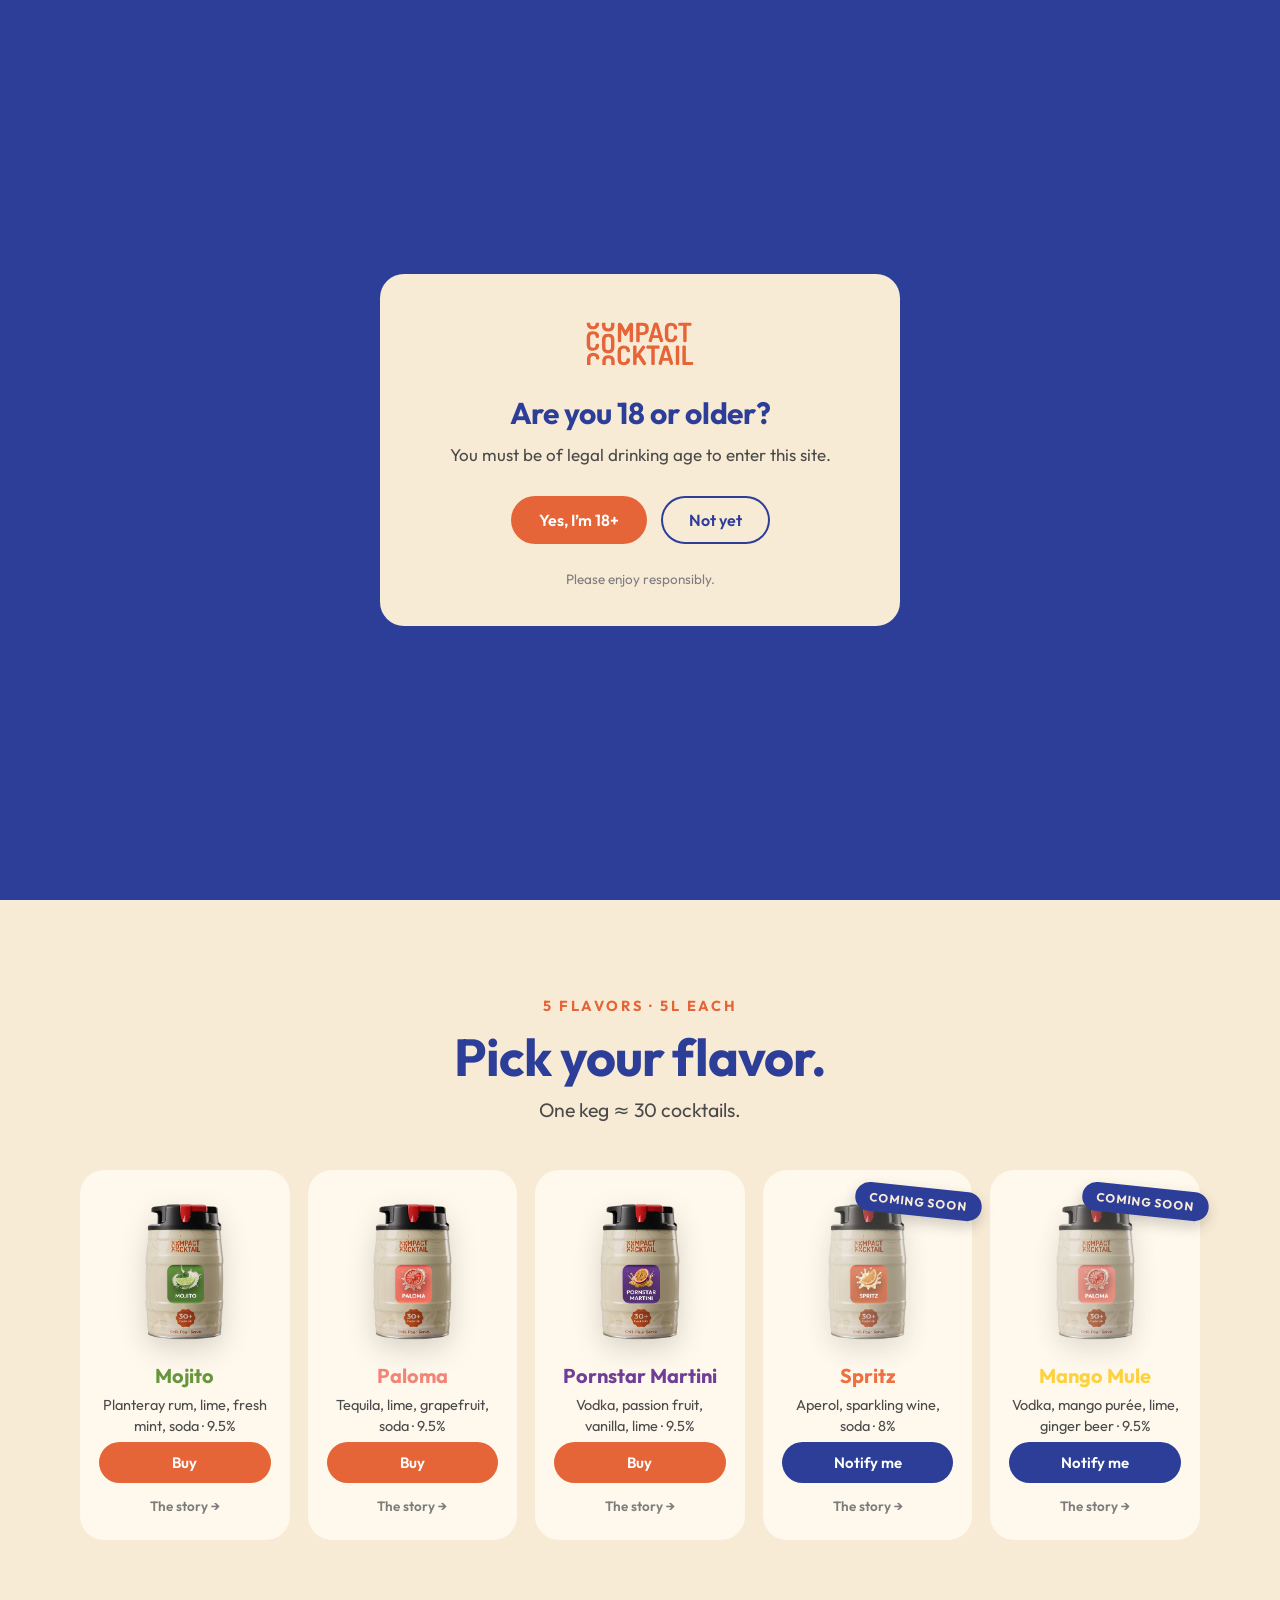
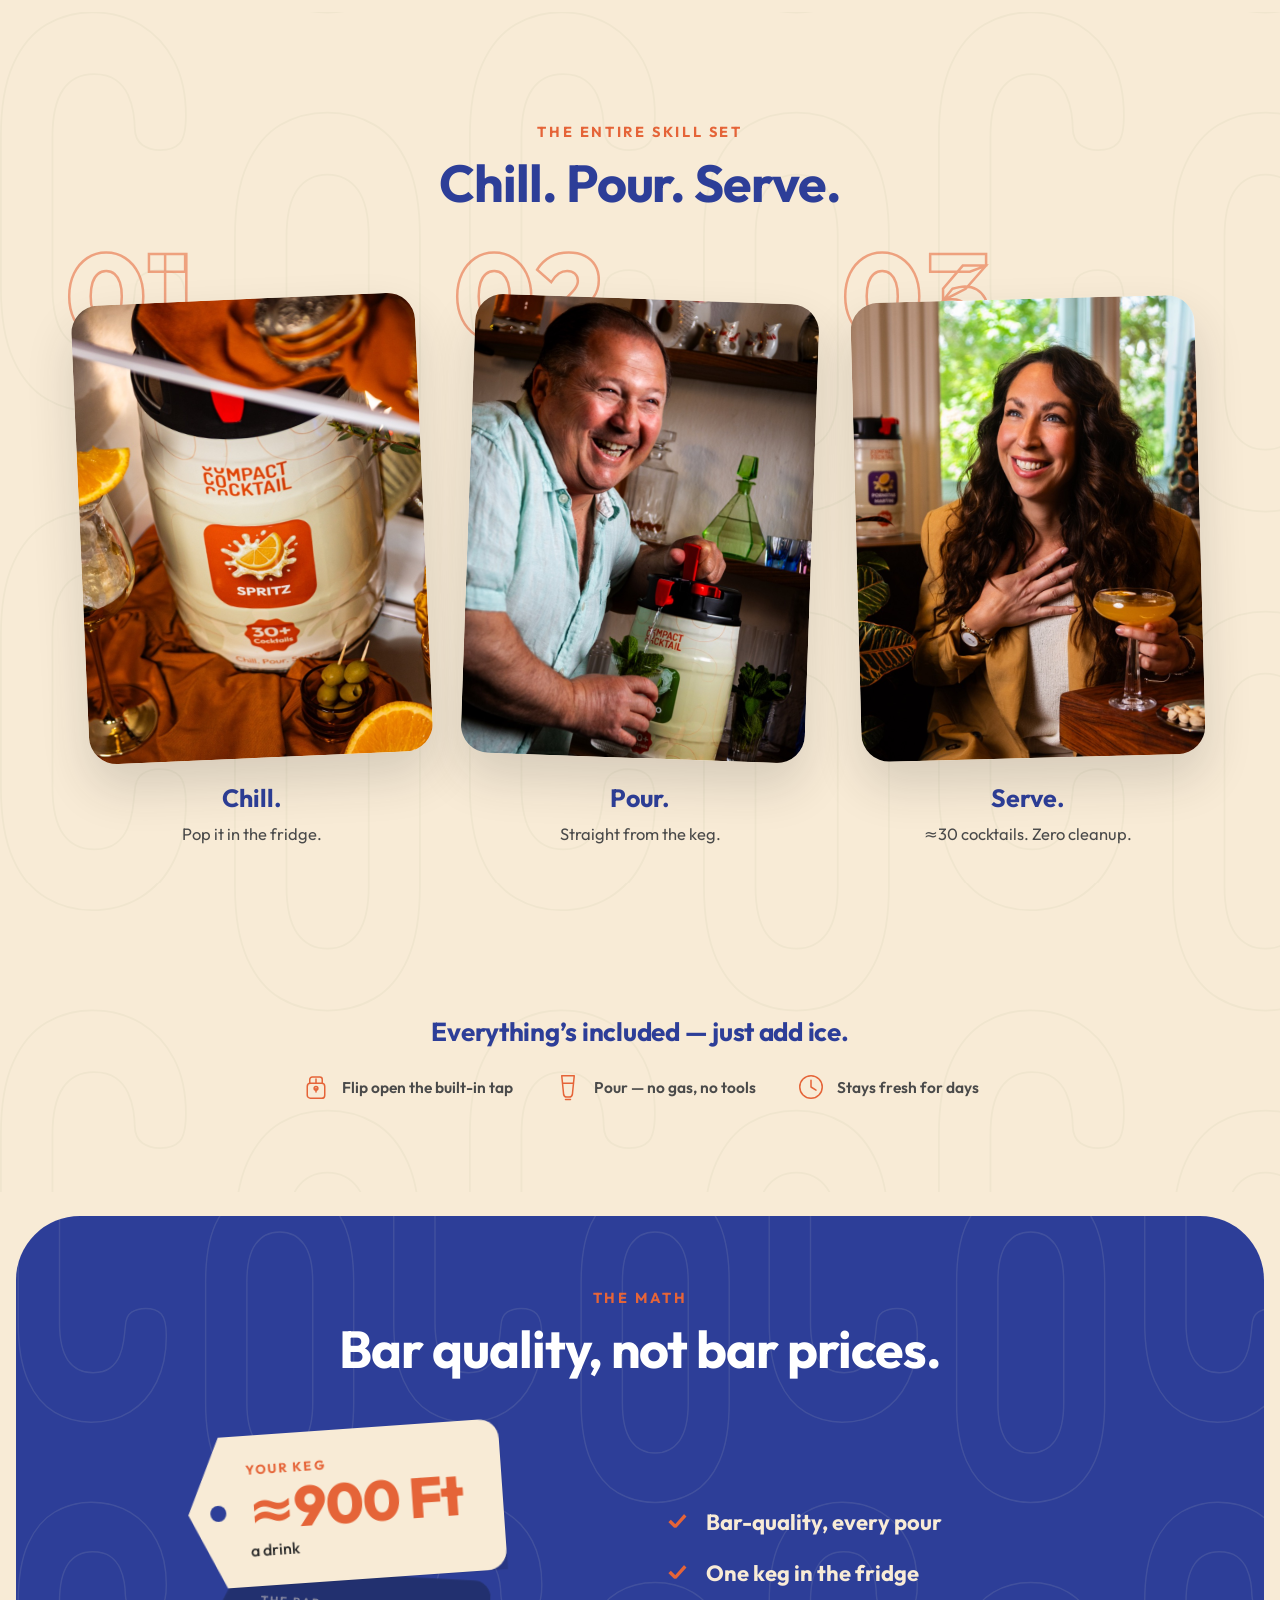
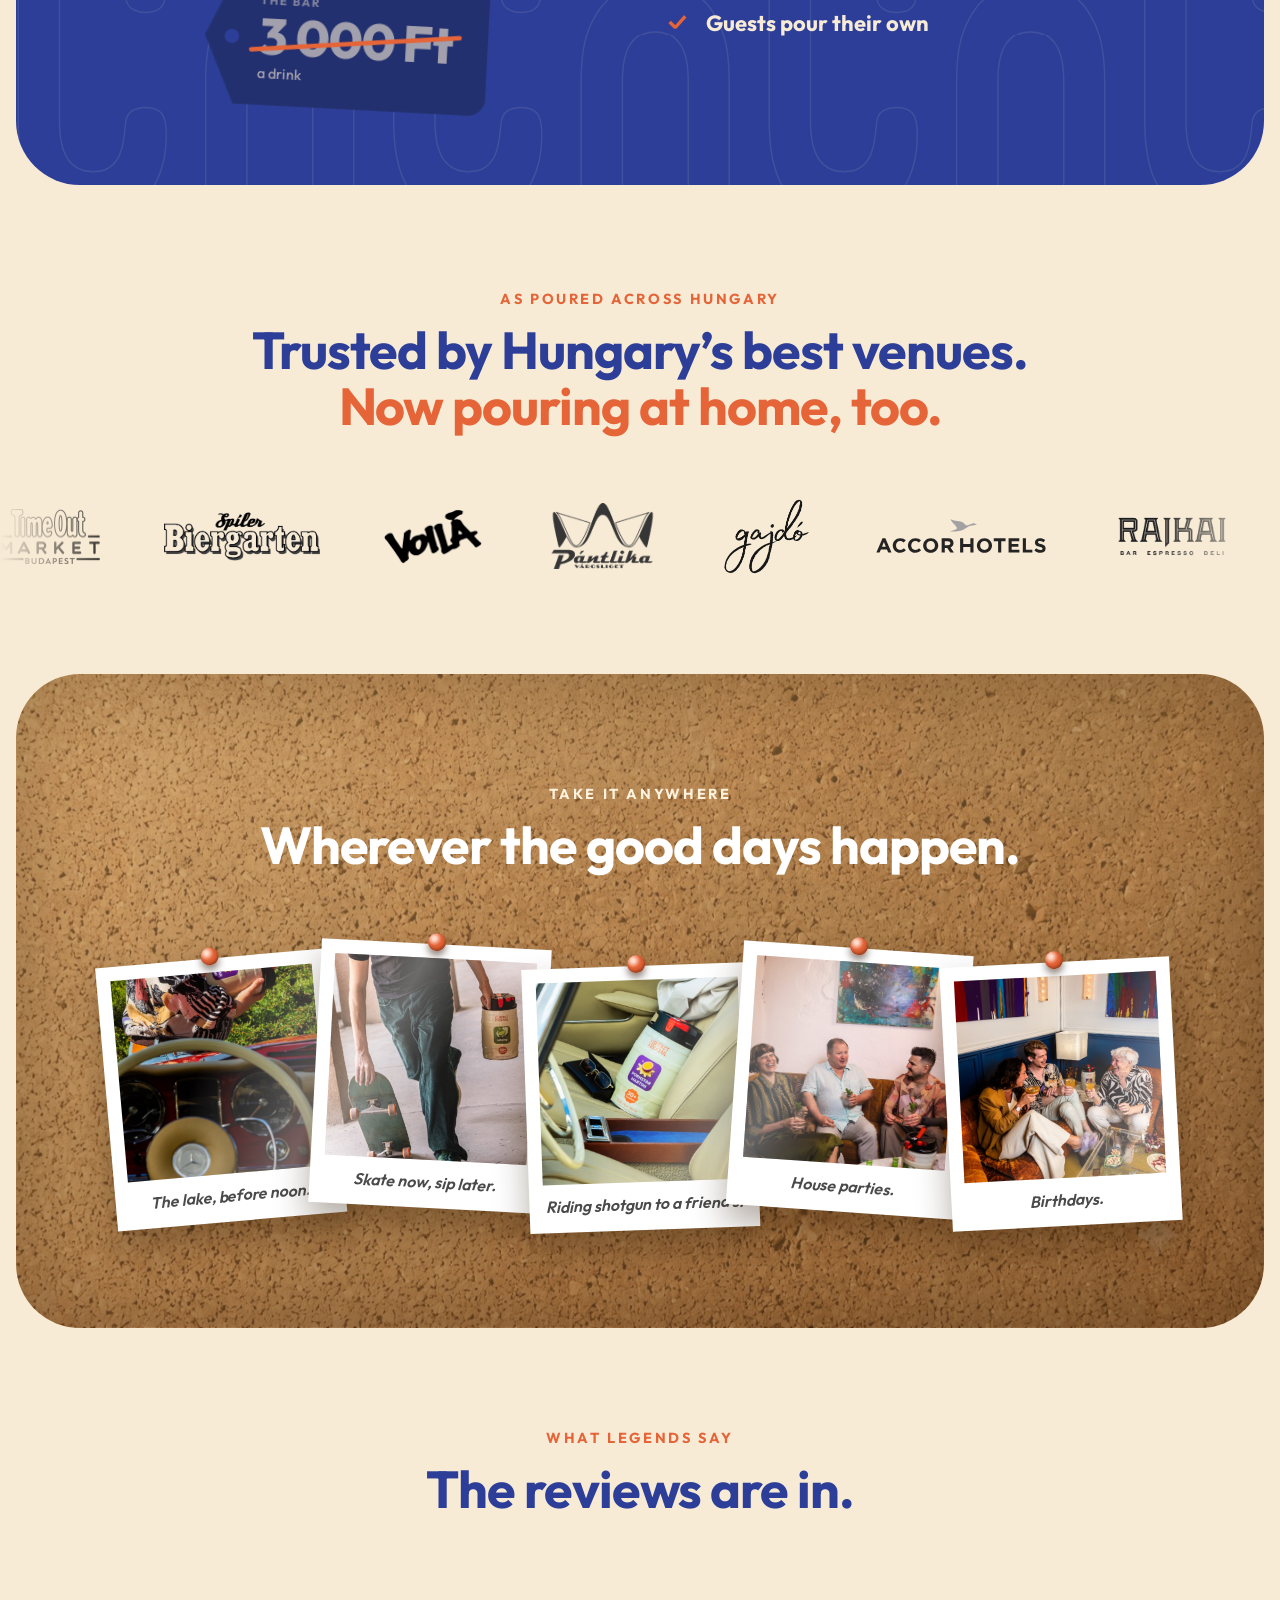
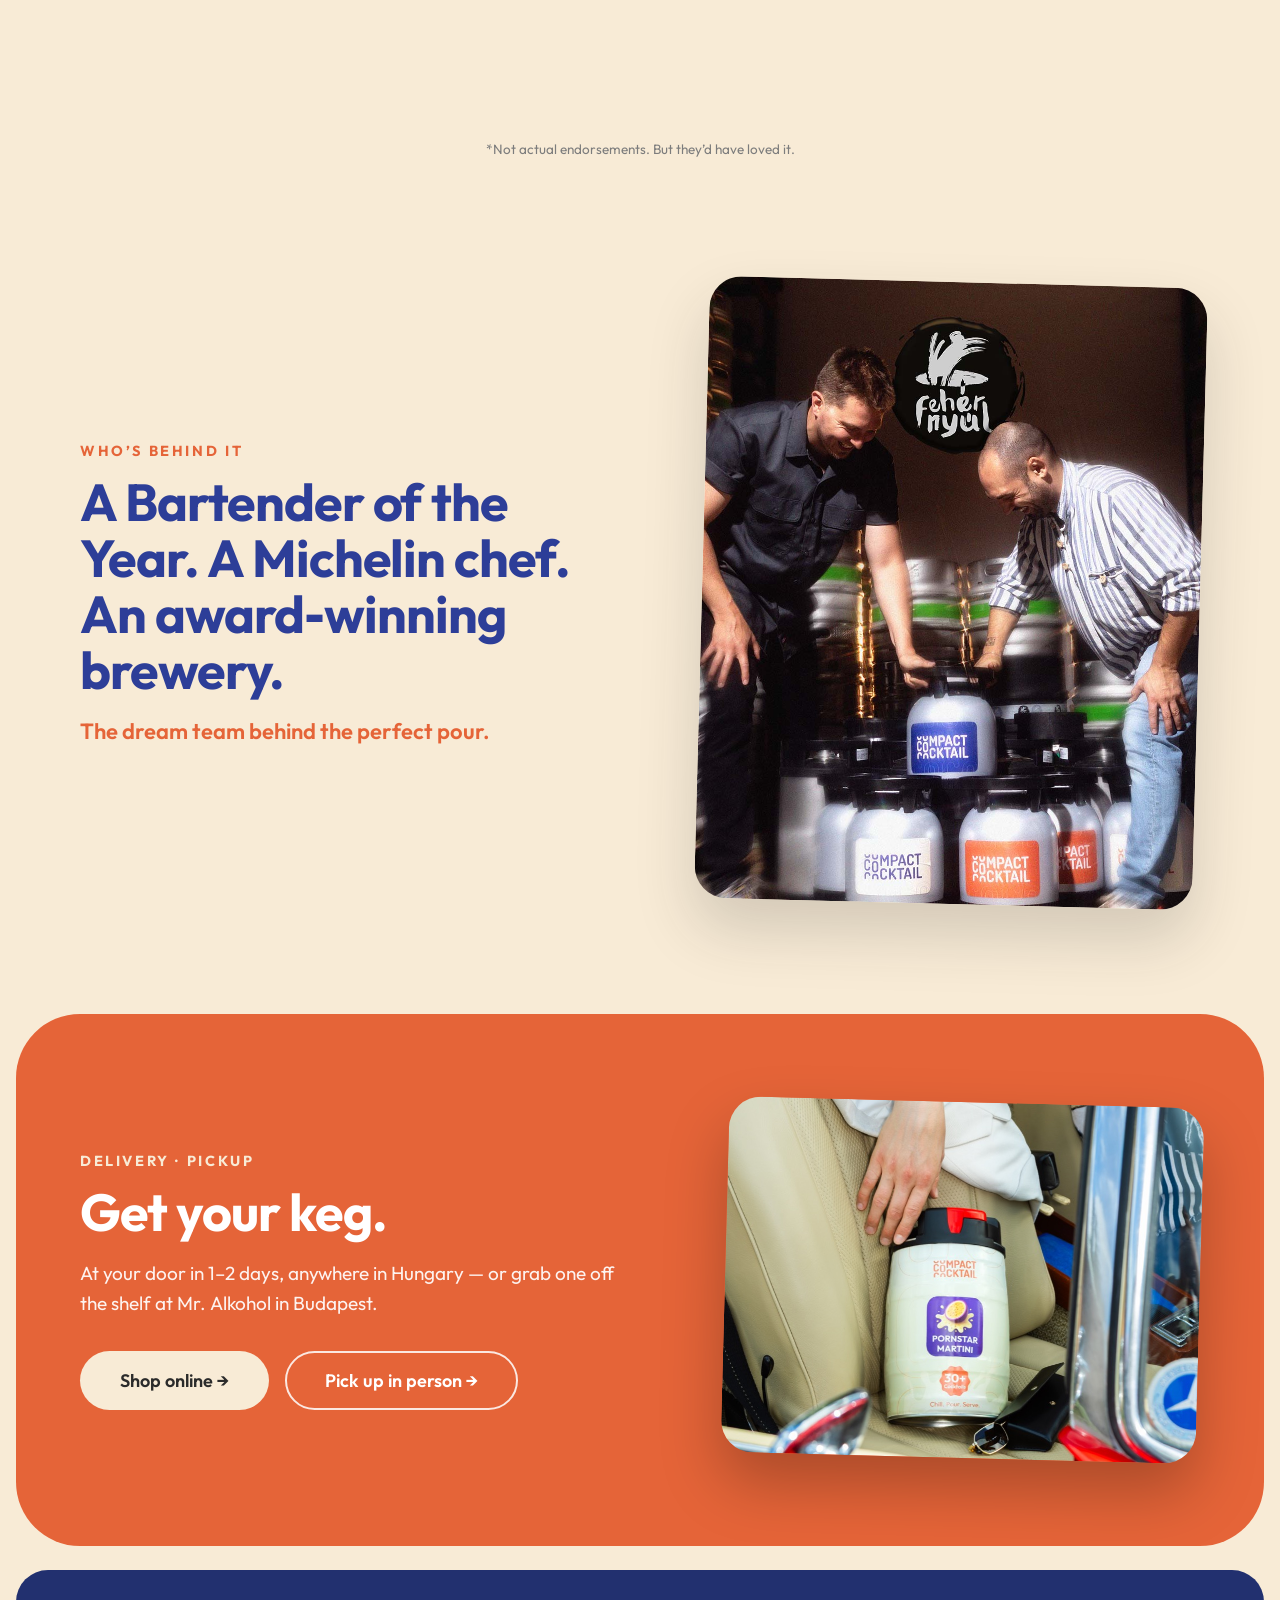
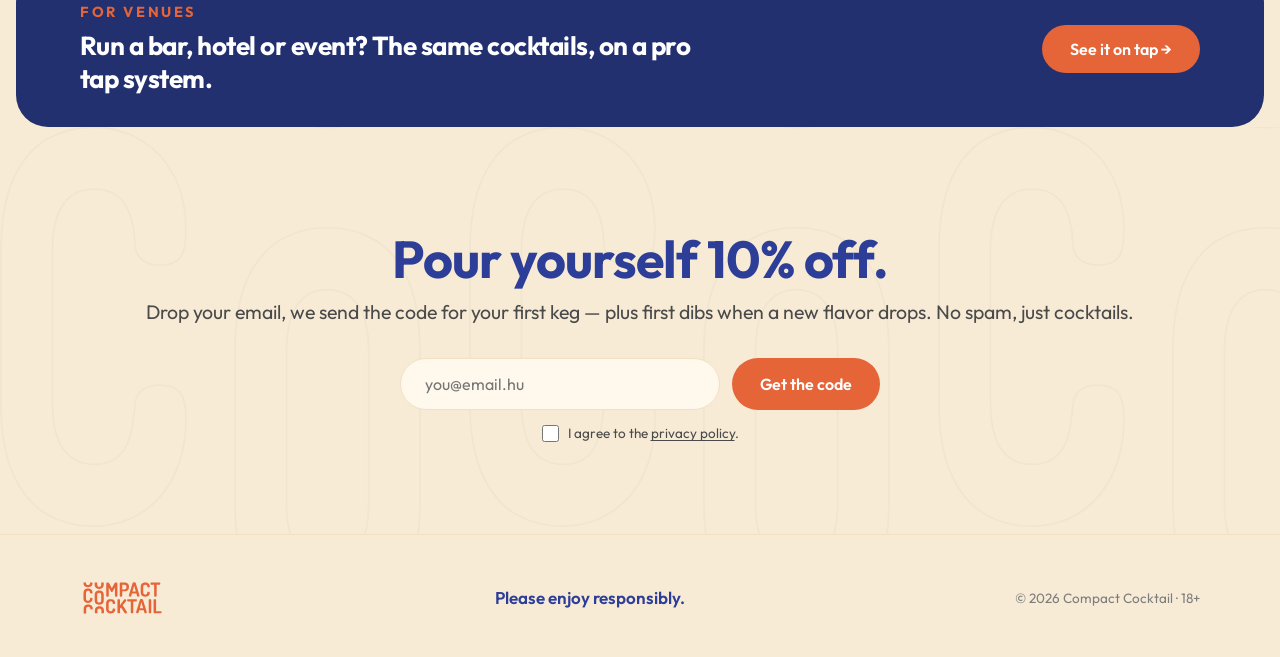
==== commit bc22aeed: "Save current working state before HU/EN structural sync Hero and math-section copy tweaks (EN+HU), o" ====
--- a/index.html
+++ b/index.html
@@ -40,7 +40,7 @@
     <div class="hero-inner">
       <div class="hero-copy">
         <h1>Ennyire jó koktél nem lehetne ilyen&nbsp;egyszerű.</h1>
-        <p class="hero-sub">Bárminőségű koktélok, hordóból.<br>Kb. 30 ital hordónként.</p>
+        <p class="hero-sub">Bárminőségű koktélok, hordóból.<br>Legyél házigazda, ne bártender.</p>
         <a href="#flavours" class="btn btn-light">Válassz hordót&nbsp;&rarr;</a>
       </div>
       <div class="hero-stage">
@@ -118,7 +118,7 @@
   <div class="math-pattern" aria-hidden="true"></div>
   <div class="wrap">
     <p class="eyebrow eyebrow-onblue">A matek</p>
-    <h2 class="math-head">Ugyanaz az ital. Más számla.</h2>
+    <h2 class="math-head">Bárminőség. Nem bár árak.</h2>
     <div class="tag-row">
       <div class="tag tag-us">
         <span class="tag-where">a te hordód</span>
@@ -131,7 +131,6 @@
         <span class="tag-per">italonként — plusz borravaló</span>
       </div>
     </div>
-    <p class="math-kicker">Egy hordó &asymp; 30 koktél.</p>
 
     <!-- gains & pains from the value-prop canvas — sell the hosting
          experience, not just the price (client feedback) -->
--- a/home.css
+++ b/home.css
@@ -40,7 +40,11 @@
    ===================================================================== */
 .hero{padding:0}
 .hero-panel{position:relative;overflow:hidden;border-radius:0 0 64px 64px;background:var(--fl-spritz);transition:background .8s ease;min-height:calc(100svh - 110px);display:flex;flex-direction:column;justify-content:center}
-.hero-pattern{position:absolute;inset:0;opacity:.55;pointer-events:none}
+/* fades near the bottom so the pattern resolves into the panel's rounded
+   corner instead of getting sliced off hard mid-shape */
+.hero-pattern{position:absolute;inset:0;opacity:.55;pointer-events:none;
+  -webkit-mask-image:linear-gradient(to bottom,#000 78%,transparent 100%);
+  mask-image:linear-gradient(to bottom,#000 78%,transparent 100%)}
 /* two mask layers, each holding every other CO column (same tile, half-tile x-offset),
    so alternate columns can roll in opposite directions on flavour switch */
 .hero-pattern::before,.hero-pattern::after{content:"";position:absolute;inset:0;background:var(--fl-dark,var(--fl-spritz-dark));-webkit-mask:url("assets/co-pattern-col.svg") repeat;-webkit-mask-size:1996.5px 1062.44px;mask:url("assets/co-pattern-col.svg") repeat;mask-size:1996.5px 1062.44px;transition:background .8s ease}
@@ -54,11 +58,26 @@
 .hero-sub{color:rgba(255,255,255,.92);font-size:19px;line-height:1.5;margin:20px 0 28px}
 
 .hero-stage{position:relative;height:580px;display:flex;align-items:center;justify-content:center}
-.hero-garnish{position:absolute;width:118%;max-width:780px;top:46%;left:58%;transform:translate(-50%,-50%);transition:opacity .5s ease;pointer-events:none}
-.hero-keg{position:relative;left:-16%;height:480px;width:auto;filter:drop-shadow(0 30px 40px rgba(0,0,0,.28));transform:rotate(-3deg);animation:kegfloat 5s ease-in-out infinite;transition:opacity .35s ease}
+.hero-garnish{position:absolute;width:118%;max-width:780px;top:46%;left:58%;transform:translate(-50%,-50%);pointer-events:none}
+.hero-keg{position:relative;left:-16%;height:480px;width:auto;filter:drop-shadow(0 30px 40px rgba(0,0,0,.28));transform:rotate(-3deg);animation:kegfloat 5s ease-in-out infinite}
 @keyframes kegfloat{0%,100%{transform:rotate(-3deg) translateY(0)}50%{transform:rotate(-3deg) translateY(-12px)}}
-.hero-flavour-name{position:absolute;bottom:-6px;left:50%;transform:translateX(-50%);width:max-content;white-space:nowrap;text-align:center;color:#fff;font-size:clamp(34px,3.8vw,54px);font-weight:700;text-shadow:0 4px 24px rgba(0,0,0,.25)}
-.hero-stage.switching .hero-keg,.hero-stage.switching .hero-garnish{opacity:0}
+.hero-flavour-name{position:absolute;bottom:-6px;left:50%;transform:translateX(-50%);width:max-content;white-space:nowrap;text-align:center;color:#fff;font-size:clamp(34px,3.8vw,54px);font-weight:700;text-shadow:0 4px 24px rgba(0,0,0,.25);transition:opacity .2s ease}
+.hero-stage.switching .hero-flavour-name{opacity:0}
+
+/* ---------- flavour-switch motion — keg drops out/in from below+above,
+   garnish counters from above+below, so the two cross paths instead of
+   just fading. Same duration + easing as the background pattern roll
+   (.9s cubic-bezier(.65,.05,.36,1)) so everything lands on one beat;
+   single eased curve, no keyframe overshoot, so entry settles instead
+   of snapping into place. ---------- */
+.hero-stage.switching .hero-keg{animation:kegOut .38s cubic-bezier(.65,.05,.36,1) forwards}
+.hero-stage.entering .hero-keg{animation:kegIn .52s cubic-bezier(.65,.05,.36,1) forwards}
+.hero-stage.switching .hero-garnish{animation:garnishOut .38s cubic-bezier(.65,.05,.36,1) forwards}
+.hero-stage.entering .hero-garnish{animation:garnishIn .52s cubic-bezier(.65,.05,.36,1) forwards}
+@keyframes kegOut{to{opacity:0;transform:rotate(-9deg) translateY(48px) scale(.85)}}
+@keyframes kegIn{from{opacity:0;transform:rotate(7deg) translateY(-44px) scale(.85)}}
+@keyframes garnishOut{to{opacity:0;transform:translate(-50%,calc(-50% - 40px)) scale(.88)}}
+@keyframes garnishIn{from{opacity:0;transform:translate(-50%,calc(-50% + 40px)) scale(.88)}}
 
 /* ---------- custom "next flavour" cursor over the keg stage ---------- */
 @media (pointer:fine){
@@ -76,14 +95,16 @@
    ===================================================================== */
 .shop{padding:96px 0 72px;text-align:center}
 .shop-grid{display:grid;grid-template-columns:repeat(5,1fr);gap:18px;margin-top:48px;text-align:center}
-.shop-card{background:#fff8ec;border-radius:var(--r-lg);padding:26px 18px 24px;display:flex;flex-direction:column;align-items:center;gap:6px;transition:transform .2s ease,box-shadow .2s ease;cursor:pointer}
-.shop-card:hover{transform:translateY(-6px);box-shadow:0 18px 40px rgba(43,43,43,.12)}
+.shop-card{background:#fff8ec;border-radius:var(--r-lg);padding:26px 18px 24px;display:flex;flex-direction:column;align-items:center;gap:6px;transition:transform .2s ease,box-shadow .2s ease;cursor:pointer;border:1.5px solid transparent}
+/* warm, tight shadow tinted to the flavour — not a big grey blur */
+.shop-card:hover{transform:translateY(-6px);border-color:color-mix(in srgb,var(--fl,var(--co-orange)) 35%,transparent);box-shadow:0 12px 24px -6px color-mix(in srgb,var(--fl,var(--co-orange)) 45%,transparent)}
 .shop-card img{height:150px;margin-bottom:10px;filter:drop-shadow(0 10px 14px rgba(0,0,0,.15))}
 .shop-card h3{font-size:20px;font-weight:700;color:var(--fl,var(--co-blue))}
-.shop-card .ing{font-size:14.5px;color:var(--co-grey);line-height:1.45;min-height:40px}
+.shop-card .ing{font-size:14.5px;color:var(--co-grey);line-height:1.45}
 .shop-card .price{font-size:17.5px;font-weight:700;color:var(--co-black);margin-top:4px}
 .shop-card .perdrink{font-size:13.5px;color:var(--co-grey-light)}
-.shop-card .btn{margin-top:12px;padding:11px 26px;font-size:15px;width:100%}
+/* push the button block to a common baseline so Buy / Notify me line up */
+.shop-card .btn{margin-top:auto;padding:11px 26px;font-size:15px;width:100%}
 .shop-card{position:relative}
 .shop-more{font-size:13.5px;font-weight:600;color:var(--co-grey-light);margin-top:8px;transition:color .15s ease}
 .shop-card:hover .shop-more{color:var(--co-orange)}
@@ -104,36 +125,39 @@
 }
 
 /* =====================================================================
-   3 · MATH — CoCo Blue band, two price tags
-   ===================================================================== */
-.math{position:relative;overflow:hidden;background:var(--co-blue);color:var(--co-cream);padding:72px 0 64px;border-radius:64px;margin:24px 16px;text-align:center}
+   3 · PRICE vs VALUE — CoCo Blue band, split two ways
+   ===================================================================== */
+.math{position:relative;overflow:hidden;background:var(--co-blue);color:var(--co-cream);padding:72px 0 68px;border-radius:64px;margin:24px 16px;text-align:center}
 .math-pattern{position:absolute;inset:-20% -30%;background:url("assets/co-pattern-tile.svg") repeat;background-size:751px;opacity:.10;filter:brightness(4);pointer-events:none;will-change:transform}
 .math .wrap{position:relative}
 .math-head{color:#fff}
-.tag-row{display:flex;justify-content:center;align-items:center;gap:36px;margin-top:44px}
-.tag{position:relative;display:flex;flex-direction:column;align-items:flex-start;gap:2px;padding:30px 44px 30px 64px;clip-path:polygon(11% 0,100% 0,100% 100%,11% 100%,0 50%);border-radius:20px;text-align:left}
+
+/* two-column split: price tags | why it's worth it */
+.value-grid{display:grid;grid-template-columns:1fr 1fr;gap:56px;align-items:center;margin-top:52px}
+.value-price{display:flex;flex-direction:column;align-items:center;gap:26px}
+
+.tag-row{display:flex;flex-direction:column;align-items:center;gap:0}
+.tag{position:relative;display:flex;flex-direction:column;align-items:flex-start;gap:2px;padding:26px 40px 26px 60px;clip-path:polygon(11% 0,100% 0,100% 100%,11% 100%,0 50%);border-radius:20px;text-align:left}
 .tag::before{content:"";position:absolute;left:22px;top:50%;transform:translateY(-50%);width:16px;height:16px;border-radius:50%;background:var(--co-blue)}
-.tag-us{background:var(--co-cream);color:var(--co-black);transform:rotate(-5deg);box-shadow:0 24px 48px rgba(0,0,0,.28)}
-.tag-bar{background:var(--co-blue-dark);color:rgba(248,235,214,.6);transform:rotate(4deg) scale(.88)}
+/* the two tags overlap slightly so they read as one price ticket */
+.tag-us{position:relative;z-index:2;background:var(--co-cream);color:var(--co-black);transform:rotate(-4deg);box-shadow:0 24px 48px rgba(0,0,0,.28)}
+.tag-bar{margin-top:-14px;background:var(--co-blue-dark);color:rgba(248,235,214,.6);transform:rotate(3deg) scale(.9)}
 .tag-where{font-size:13px;font-weight:700;letter-spacing:.16em;text-transform:uppercase;color:var(--co-orange)}
 .tag-bar .tag-where{color:rgba(248,235,214,.45)}
-.tag-price{font-size:clamp(44px,4.6vw,64px);font-weight:800;letter-spacing:-.02em;line-height:1.05}
+.tag-price{font-size:clamp(40px,4.4vw,58px);font-weight:800;letter-spacing:-.02em;line-height:1.05}
 .tag-us .tag-price{color:var(--co-orange)}
 .tag-strike{position:relative;display:inline-block}
 .tag-strike::after{content:"";position:absolute;left:-5%;right:-5%;top:52%;height:5px;background:var(--co-orange);border-radius:3px;transform:rotate(-6deg)}
 .tag-per{font-size:16px;font-weight:500}
-.math-kicker{margin-top:38px;font-size:17px;font-weight:600;letter-spacing:.04em;color:rgba(248,235,214,.85)}
-
-/* --- gains & pains — the hosting experience, in the same tag language --- */
-.gains{margin-top:58px;padding-top:48px;border-top:1.5px solid rgba(248,235,214,.18)}
-.gains-head{color:#fff;font-size:clamp(24px,2.8vw,34px);font-weight:700;letter-spacing:-.01em}
-.gains-row{display:grid;grid-template-columns:repeat(3,1fr);gap:18px;margin-top:34px}
-.gain{background:rgba(248,235,214,.08);border-radius:var(--r-md);padding:24px 20px;display:flex;flex-direction:column;gap:7px;align-items:center}
-.gain-pain{color:rgba(248,235,214,.55);font-size:15.5px;text-decoration:line-through;text-decoration-color:var(--co-orange);text-decoration-thickness:2px}
-.gain-win{color:var(--co-cream);font-size:19px;font-weight:700}
-.gains .math-kicker{margin-top:34px}
+.math-kicker{font-size:17px;font-weight:600;letter-spacing:.04em;color:rgba(248,235,214,.85)}
+
+.value-why{text-align:left}
+.value-list{list-style:none;display:flex;flex-direction:column;gap:22px}
+.value-list li{position:relative;padding-left:38px;color:var(--co-cream);font-size:clamp(19px,2vw,22px);font-weight:700;line-height:1.3}
+.value-list li::before{content:"✓";position:absolute;left:0;top:-1px;color:var(--co-orange);font-weight:800;font-size:22px}
 @media (max-width:1020px){
-  .gains-row{grid-template-columns:1fr;max-width:420px;margin-left:auto;margin-right:auto}
+  .value-grid{grid-template-columns:1fr;gap:40px;max-width:440px;margin-left:auto;margin-right:auto}
+  .value-why{text-align:left}
 }
 
 /* =====================================================================
@@ -154,62 +178,106 @@
 .how-step h3{color:var(--co-blue);font-size:25px;font-weight:700;margin-top:24px}
 .how-step p{color:var(--co-grey);font-size:16.5px;margin-top:8px;line-height:1.5}
 
-/* --- how the keg itself works — mini infographic strip --- */
-.how-keg{position:relative;margin-top:84px;background:#fff8ec;border-radius:var(--r-lg);padding:40px 32px 36px;box-shadow:0 16px 36px rgba(43,43,43,.08)}
-.how-keg-head{color:var(--co-blue);font-size:22px;font-weight:700}
-.how-keg-row{display:grid;grid-template-columns:repeat(4,1fr);gap:26px;margin-top:30px}
-.how-keg-step{display:flex;flex-direction:column;align-items:center;gap:13px}
-.how-keg-step svg{width:46px;height:46px;color:var(--co-orange)}
-.how-keg-step span{font-size:15px;font-weight:600;color:var(--co-grey);line-height:1.4}
-@media (max-width:860px){
-  .how-keg-row{grid-template-columns:repeat(2,1fr);gap:28px 18px}
-}
-
-/* =====================================================================
-   5 · TRUSTED — black band + venue-name ticker
-   ===================================================================== */
-.trusted{background:var(--co-black);padding:88px 0 72px;text-align:center;overflow:hidden}
-.trusted-line{color:var(--co-cream)}
+/* --- "everything included" reassurance — inline, no box --- */
+.how-note{margin-top:64px;text-align:center}
+.how-note-head{color:var(--co-blue);font-size:clamp(21px,2.4vw,26px);font-weight:700;letter-spacing:-.01em}
+.how-note-icons{display:flex;justify-content:center;flex-wrap:wrap;gap:14px 40px;margin-top:24px}
+.how-nicon{display:inline-flex;align-items:center;gap:11px;font-size:15.5px;font-weight:600;color:var(--co-grey)}
+.how-nicon svg{width:30px;height:30px;color:var(--co-orange);flex:0 0 auto}
+@media (max-width:620px){
+  .how-note-icons{flex-direction:column;align-items:center;gap:16px}
+}
+
+/* =====================================================================
+   5 · TRUSTED — venue-logo ticker, blended into the page
+   No band colour — same cream as the page. Logos only (no names), all
+   pre-converted to grayscale so the row reads as one uniform system
+   instead of each venue's own brand colours (no background tiles
+   needed either — every logo is dark enough on its own now).
+   Two size tiers: wordmark logos are the default and were dialled
+   back 30% so they don't dominate; circular/near-square badges are
+   30% bigger than that default so they read clearly instead of
+   shrinking to a dot next to a wide wordmark.
+   ===================================================================== */
+.trusted{background:var(--co-cream);padding:80px 0 64px;text-align:center;overflow:hidden}
+.trusted-line{color:var(--co-blue)}
 .trusted-line span{color:var(--co-orange)}
-.trusted-sub{color:rgba(248,235,214,.65);font-size:17px;margin-top:20px}
-.ticker{margin-top:56px;white-space:nowrap;overflow:hidden;mask-image:linear-gradient(90deg,transparent,#000 12%,#000 88%,transparent)}
-.ticker-track{display:inline-flex;align-items:center;gap:52px;animation:tick 30s linear infinite}
-.tk{display:inline-flex;align-items:center;gap:16px;color:var(--co-cream);font-size:28px;font-weight:700;letter-spacing:.02em;opacity:.9}
-.tk-logo{display:inline-flex;align-items:center;justify-content:center;width:52px;height:52px;border-radius:50%;font-style:normal;font-size:17px;font-weight:800;letter-spacing:.02em;color:var(--co-cream);background:rgba(248,235,214,.14);box-shadow:inset 0 0 0 1.5px rgba(248,235,214,.35)}
-img.tk-logo{object-fit:contain;background:var(--co-cream);padding:6px}
+.trusted-sub{color:var(--co-grey-light);font-size:17px;margin-top:20px}
+.ticker{margin-top:52px;white-space:nowrap;overflow:hidden;mask-image:linear-gradient(90deg,transparent,#000 10%,#000 90%,transparent)}
+.ticker-track{display:inline-flex;align-items:center;gap:64px;animation:tick 30s linear infinite}
+.tk{display:inline-flex;align-items:center;justify-content:center}
+/* wordmark logos — the default, sized down so they're supporting proof, not the focus */
+img.tk-logo{height:55px;width:auto;max-width:170px;object-fit:contain}
+/* circular/near-square badges — sized up so they don't read as a tiny dot */
+img.tk-logo-square{height:100px;width:auto;max-width:120px;object-fit:contain}
+/* no logo file yet (Sirály Bár, Flip Mood) — the venue name set as a
+   plain wordmark, in the same dark tone as the grayscale logos, rather
+   than a vague initials icon nobody could place */
+.tk-logo-type{font-size:30px;font-weight:700;letter-spacing:-.01em;color:var(--co-black);white-space:nowrap}
 @keyframes tick{to{transform:translateX(-50%)}}
 
 /* =====================================================================
-   6 · OCCASIONS — tilted polaroids on deep cream
-   ===================================================================== */
-.occasions{position:relative;overflow:hidden;background:var(--co-cream-deep);padding:110px 0 120px;text-align:center;border-radius:64px;margin:24px 16px}
-.occasions::before{content:"";position:absolute;inset:0;background:url("assets/co-pattern-tile.svg") repeat;background-size:820px;opacity:.06;pointer-events:none}
+   6 · OCCASIONS — pinned polaroids on a cork board
+   Real cork-texture photo, warmed with a color-matched overlay so the
+   copy and polaroids still pop. Photos get an angled sheen that slides
+   on hover; pins lift off the board on hover.
+   ===================================================================== */
+.occasions{position:relative;overflow:hidden;padding:110px 0 120px;text-align:center;border-radius:64px;margin:24px 16px;
+  background-color:#bd9455;
+  background-image:
+    linear-gradient(160deg,rgba(195,156,92,.55),rgba(120,78,32,.6)),
+    url("assets/cork-texture.jpg");
+  background-size:cover;background-position:center;
+  box-shadow:inset 0 0 100px rgba(64,38,12,.4)}
+.occasions .eyebrow{color:#fff2dd}
+.occasions h2{color:#fff}
 .occasions .wrap{position:relative}
-.pol-row{display:flex;justify-content:center;margin-top:64px;flex-wrap:wrap}
-.pol{background:#fff;padding:14px 14px 18px;box-shadow:0 16px 36px rgba(43,43,43,.16);width:236px;margin:0 -12px;transition:transform .25s ease}
-.pol img{width:100%;aspect-ratio:4/5;object-fit:cover}
-.pol figcaption{font-size:16px;font-weight:600;font-style:italic;color:var(--co-grey);margin-top:13px}
+.pol-row{display:flex;justify-content:center;align-items:flex-start;margin-top:70px;flex-wrap:wrap}
+.pol{position:relative;background:#fff;padding:14px 14px 16px;box-shadow:0 18px 34px rgba(43,25,6,.36);width:230px;margin:0 -10px;transition:transform .25s ease,box-shadow .25s ease}
+/* square-ish polaroid crop (client: image a touch wider than tall) */
+.pol img{width:100%;aspect-ratio:1/1;object-fit:cover}
+/* angled light sheen — always on (like it's lit by a screen/lamp), and
+   slides further across on hover. Two variants, not five: photos tilted
+   the same way (same rotation direction) share the same light angle. */
+.pol::after{content:"";position:absolute;left:14px;right:14px;top:14px;aspect-ratio:1/1;pointer-events:none;
+  background:linear-gradient(115deg,transparent 28%,rgba(255,255,255,.4) 46%,rgba(255,255,255,.08) 56%,transparent 72%);
+  background-size:250% 250%;background-position:12% 12%;transition:background-position .6s ease}
+/* tilted left (nth-child 1, 3, 5) */
+.pol:nth-child(1)::after,.pol:nth-child(3)::after,.pol:nth-child(5)::after{background-position:18% 20%}
+.pol:nth-child(1):hover::after,.pol:nth-child(3):hover::after,.pol:nth-child(5):hover::after{background-position:55% 62%}
+/* tilted right (nth-child 2, 4) */
+.pol:nth-child(2)::after,.pol:nth-child(4)::after{background-position:76% 14%}
+.pol:nth-child(2):hover::after,.pol:nth-child(4):hover::after{background-position:30% 56%}
+/* push-pin — domed head with a specular highlight, lifts on hover */
+.pol::before{content:"";position:absolute;top:-11px;left:50%;transform:translateX(-50%);width:18px;height:18px;border-radius:50%;z-index:4;
+  background:radial-gradient(circle at 34% 30%,#ffdccb 0 10%,var(--co-orange) 42%,var(--co-orange-dark) 100%);
+  box-shadow:0 5px 7px rgba(43,20,5,.5),inset -1px -2px 3px rgba(0,0,0,.28);
+  transition:transform .25s ease,box-shadow .25s ease}
+.pol:hover::before{transform:translateX(-50%) translateY(-6px);box-shadow:0 11px 13px rgba(43,20,5,.42),inset -1px -2px 3px rgba(0,0,0,.28)}
+.pol figcaption{font-size:16px;font-weight:600;font-style:italic;color:var(--co-grey);margin-top:12px}
 .pol:nth-child(1){transform:rotate(-5deg) translateY(14px)}
 .pol:nth-child(2){transform:rotate(3deg)}
 .pol:nth-child(3){transform:rotate(-2deg) translateY(22px)}
 .pol:nth-child(4){transform:rotate(4deg) translateY(4px)}
 .pol:nth-child(5){transform:rotate(-3deg) translateY(18px)}
-.pol:hover{transform:rotate(0) translateY(-6px) scale(1.04);z-index:2}
+.pol:hover{transform:rotate(0) translateY(-8px) scale(1.04);z-index:2;box-shadow:0 26px 44px rgba(43,25,6,.4)}
 
 /* =====================================================================
    7 · REACTIONS — speech bubbles + IG card
    ===================================================================== */
-.reactions{padding:110px 0 80px;text-align:center}
-.bubble-row{display:grid;grid-template-columns:repeat(3,1fr);gap:32px;margin-top:60px;align-items:start}
-.bubble{position:relative;background:#fff8ec;border-radius:28px;padding:32px 30px 26px;text-align:left;border:2.5px solid var(--fl,var(--co-orange))}
-.bubble::after{content:"";position:absolute;bottom:-16px;left:44px;width:28px;height:28px;background:inherit;border-right:2.5px solid var(--fl);border-bottom:2.5px solid var(--fl);transform:rotate(45deg) skew(12deg,12deg)}
-.bubble-spritz{--fl:var(--fl-spritz)}
+/* deliberately low-key — a chuckle in the background, not a headline act
+   (client feedback) */
+.reactions{padding:76px 0 64px;text-align:center}
+.bubble-row{display:grid;grid-template-columns:repeat(3,1fr);gap:24px;margin-top:44px;align-items:start}
+.bubble{position:relative;background:color-mix(in srgb,var(--fl,var(--co-orange)) 16%,#fff);border-radius:22px;padding:24px 24px 20px;text-align:left;border:2px solid var(--fl,var(--co-orange))}
+.bubble::after{content:"";position:absolute;bottom:-14px;left:40px;width:24px;height:24px;background:inherit;border-right:2px solid var(--fl);border-bottom:2px solid var(--fl);transform:rotate(45deg) skew(12deg,12deg)}
 .bubble-mojito{--fl:var(--fl-mojito)}
+.bubble-paloma{--fl:var(--fl-paloma-dark)}
 .bubble-pornstar{--fl:var(--fl-pornstar)}
-.bubble-mid{margin-top:40px}
-.bubble p{font-size:19px;line-height:1.5;color:var(--co-black);font-weight:500}
+.bubble-mid{margin-top:32px}
+.bubble p{font-size:16.5px;line-height:1.45;color:var(--co-black);font-weight:500}
 .bubble p em{color:var(--co-orange);font-style:italic}
-.bubble-name{display:block;margin-top:16px;font-size:14px;color:var(--co-grey-light);font-weight:600;letter-spacing:.04em}
+.bubble-name{display:block;margin-top:13px;font-size:13px;color:var(--co-grey-light);font-weight:600;letter-spacing:.04em}
 
 /* =====================================================================
    8 · MAKERS — editorial split, giant arch photo
@@ -239,32 +307,38 @@
 .btn-ghost:hover{background:rgba(255,255,255,.14)}
 
 /* =====================================================================
-   9b · FOR VENUES — B2B funnel, deep blue split panel
-   ===================================================================== */
-.b2b{background:var(--co-blue-dark);border-radius:64px;margin:24px 16px;padding:88px 0;overflow:hidden}
-.b2b-grid{display:grid;grid-template-columns:1.1fr .9fr;gap:64px;align-items:center}
-.b2b-head{color:#fff}
-.b2b-sub{color:rgba(248,235,214,.85);font-size:19px;line-height:1.6;margin:18px 0 32px}
-.b2b-photo{border-radius:32px;overflow:hidden;aspect-ratio:4/3;box-shadow:0 30px 60px rgba(0,0,0,.35);transform:rotate(-1.5deg)}
-.b2b-photo img{width:100%;height:100%;object-fit:cover}
-
-/* =====================================================================
-   10 · CTA + footer
-   ===================================================================== */
-.cta{padding:110px 0 90px;text-align:center;position:relative}
+   9b · FOR VENUES — bridge strip; same inset width as the orange
+   delivery/pickup band above it (.taste), but a smaller radius since
+   it's a much shorter box — 64px on this height read as an odd pill.
+   Eyebrow now uses the shared .eyebrow class so type stays uniform
+   with every other section instead of a bespoke smaller size.
+   ===================================================================== */
+.b2b-strip{background:var(--co-blue-dark);margin:24px 16px 0;border-radius:32px;overflow:hidden}
+/* padding-top/bottom only — a shorthand `padding:32px 0` here would
+   zero out the 40px side padding it inherits from .wrap, pulling the
+   text flush against the rounded edge instead of matching .taste above */
+.b2b-strip-inner{padding-top:32px;padding-bottom:32px;display:flex;align-items:center;justify-content:space-between;gap:28px;flex-wrap:wrap}
+.b2b-strip .eyebrow{margin-bottom:8px}
+.b2b-strip-head{color:#fff;font-size:clamp(20px,2.2vw,26px);font-weight:700;letter-spacing:-.02em;max-width:640px}
+
+/* =====================================================================
+   10 · NEWSLETTER — its own cream section (10% welcome coupon)
+   ===================================================================== */
+.cta{padding:104px 0 90px;text-align:center;position:relative}
 .cta::before{content:"";position:absolute;inset:0;background:url("assets/co-pattern-tile.svg") repeat;background-size:938px;opacity:.05;pointer-events:none}
-.cta-form{position:relative;display:flex;gap:12px;justify-content:center;margin-top:36px}
-.cta-form input{width:320px;padding:15px 24px;border-radius:var(--r-pill);border:1.5px solid var(--co-cream-deep);background:#fff8ec;font-family:var(--font-sans);font-size:16px;color:var(--co-black);outline:none}
+.cta .wrap{position:relative}
+.cta-form{display:inline-flex;flex-direction:column;gap:14px;margin-top:34px}
+.cta-form-row{display:flex;gap:12px;justify-content:center}
+.cta-form input{width:320px;max-width:100%;padding:15px 24px;border-radius:var(--r-pill);border:1.5px solid var(--co-cream-deep);background:#fff8ec;font-family:var(--font-sans);font-size:16px;color:var(--co-black);outline:none}
 .cta-form input:focus{border-color:var(--co-orange)}
+.cta-form .btn{flex:0 0 auto}
+.cta-form .cc-check{justify-content:center}
+.cta-sent{color:var(--co-blue);font-weight:600;font-size:17.5px;margin-top:26px}
 
 .footer{border-top:1.5px solid var(--co-cream-deep);padding:44px 0 40px}
 .footer-grid{display:flex;align-items:center;justify-content:space-between;gap:32px;flex-wrap:wrap}
 .footer-logo{height:38px}
-.footer-b2b{font-weight:700;color:var(--co-blue);font-size:17px}
-.footer-b2b:hover{color:var(--co-orange)}
 .footer-fine{font-size:13.5px;color:var(--co-grey-light)}
-
-.cta-sent{color:var(--co-blue);font-weight:600;font-size:17.5px;margin-top:30px}
 
 /* ---------- reveal on scroll ---------- */
 .reveal{opacity:0;transform:translateY(28px);transition:opacity .7s ease,transform .7s ease}
@@ -280,7 +354,6 @@
   .shop-grid{grid-template-columns:repeat(3,1fr)}
   .bubble-row{grid-template-columns:1fr;max-width:480px;margin-left:auto;margin-right:auto}
   .bubble-mid{margin-top:0}
-  .tag-row{flex-direction:column;gap:24px}
 }
 @media (max-width:860px){
   .wrap{padding:0 24px}
@@ -292,10 +365,15 @@
   .hero-garnish{max-width:540px}
   .how-steps{grid-template-columns:1fr;max-width:340px;margin:48px auto 0}
   .how-step-mid,.how-step-last{margin-top:24px}
+  /* polaroids run edge-to-edge as a horizontal scroll strip on mobile */
+  .pol-row{flex-wrap:nowrap;justify-content:flex-start;overflow-x:auto;scroll-snap-type:x proximity;-webkit-overflow-scrolling:touch;margin-left:-24px;margin-right:-24px;padding:6px 24px 20px}
+  .pol{flex:0 0 auto;width:200px;scroll-snap-align:center}
+  .pol-row::-webkit-scrollbar{display:none}
   .makers-grid{grid-template-columns:1fr;gap:44px}
   .taste-grid{grid-template-columns:1fr;gap:40px}
   .taste-btns{flex-direction:column;align-items:flex-start}
-  .b2b-grid{grid-template-columns:1fr;gap:40px}
+  .b2b-strip-inner{flex-direction:column;align-items:flex-start;text-align:left}
   .shop-grid{grid-template-columns:repeat(2,1fr)}
-  .cta-form{flex-direction:column;align-items:center}
-}
+  .cta-form input{width:100%}
+  .cta-form-row{flex-direction:column}
+}
--- a/shared.css
+++ b/shared.css
@@ -6,13 +6,12 @@
 
 body.cc-noscroll{overflow:hidden}
 
-/* ---------- nav link affordance — pill hover + scroll-spy, no borders ---------- */
-.nav-links{gap:10px}
-.nav-links a{position:relative;padding:9px 16px;border-radius:var(--r-pill);font-weight:600;transition:background .18s ease,color .18s ease}
+/* ---------- nav link affordance — pill hover + filled active pill ---------- */
+.nav-links{gap:8px}
+.nav-links a{position:relative;padding:9px 18px;border-radius:var(--r-pill);font-weight:600;transition:background .18s ease,color .18s ease}
 .nav-links a:hover{background:rgba(229,100,56,.10);color:var(--co-orange)}
 .nav-links a:focus-visible{outline:2px solid var(--co-orange);outline-offset:2px}
-.nav-links a.active{color:var(--co-orange)}
-.nav-links a.active::after{content:"";position:absolute;left:50%;bottom:1px;transform:translateX(-50%);width:5px;height:5px;border-radius:50%;background:var(--co-orange)}
+.nav-links a.active{color:var(--co-orange);background:rgba(229,100,56,.14)}
 
 /* ---------- language toggle ---------- */
 .nav-lang{display:flex;align-items:center;gap:2px;font-size:14px;font-weight:700;letter-spacing:.04em;color:var(--co-grey-light)}
@@ -33,7 +32,6 @@
   .nav-cta{padding:11px 20px;font-size:14.5px}
   .nav.nav-open .nav-links{display:flex;flex-direction:column;align-items:stretch;order:10;width:100%;gap:4px;padding:16px 2px 8px;font-size:18px;animation:cc-menu-in .25s ease}
   .nav.nav-open .nav-links a{padding:13px 14px}
-  .nav.nav-open .nav-links a.active::after{left:auto;right:14px;top:50%;bottom:auto;transform:translateY(-50%)}
 }
 @media (max-width:430px){
   .nav-logo img{height:44px}
@@ -53,8 +51,18 @@
 .cc-btn-outline:hover{background:var(--co-blue);color:#fff}
 .cc-modal-x{position:absolute;top:14px;right:14px;z-index:3;width:38px;height:38px;border:none;border-radius:50%;background:var(--co-cream-deep);color:var(--co-grey);font-size:19px;line-height:1;cursor:pointer;transition:background .15s ease,color .15s ease}
 .cc-modal-x:hover{background:var(--co-orange);color:#fff}
+/* plain text dismiss under the primary choices (e.g. "Stay here") */
+.cc-modal-plain{display:inline-block;margin-top:18px;background:none;border:none;cursor:pointer;font-family:var(--font-sans);font-size:15px;font-weight:600;color:var(--co-grey-light)}
+.cc-modal-plain:hover{color:var(--co-orange)}
 @media (max-width:520px){
   .cc-modal{padding:36px 24px 30px}
+}
+
+/* ---------- modal photo (e.g. the B2B→B2C nudge) ---------- */
+.cc-modal-photo{margin:-44px -40px 24px;aspect-ratio:16/9;overflow:hidden;border-radius:var(--r-lg) var(--r-lg) 0 0}
+.cc-modal-photo img{width:100%;height:100%;object-fit:cover}
+@media (max-width:520px){
+  .cc-modal-photo{margin:-36px -24px 20px}
 }
 
 /* ---------- age gate ---------- */
@@ -63,3 +71,12 @@
 
 /* ---------- footer message ---------- */
 .footer-msg{font-size:17px;font-weight:600;color:var(--co-blue)}
+
+/* ---------- privacy consent checkbox (all marketing email forms) ---------- */
+.cc-check{display:flex;align-items:flex-start;gap:9px;font-size:13.5px;line-height:1.45;text-align:left;cursor:pointer;color:var(--co-grey)}
+.cc-check input{margin-top:1px;width:17px;height:17px;flex:0 0 auto;accent-color:var(--co-orange);cursor:pointer}
+.cc-check a{text-decoration:underline;text-underline-offset:2px;color:inherit}
+.cc-check-onorange{color:rgba(255,255,255,.92)}
+.cc-check-onorange input{accent-color:#fff}
+.cc-check-onblue{color:rgba(248,235,214,.85)}
+.cc-check-onblue input{accent-color:var(--co-orange)}
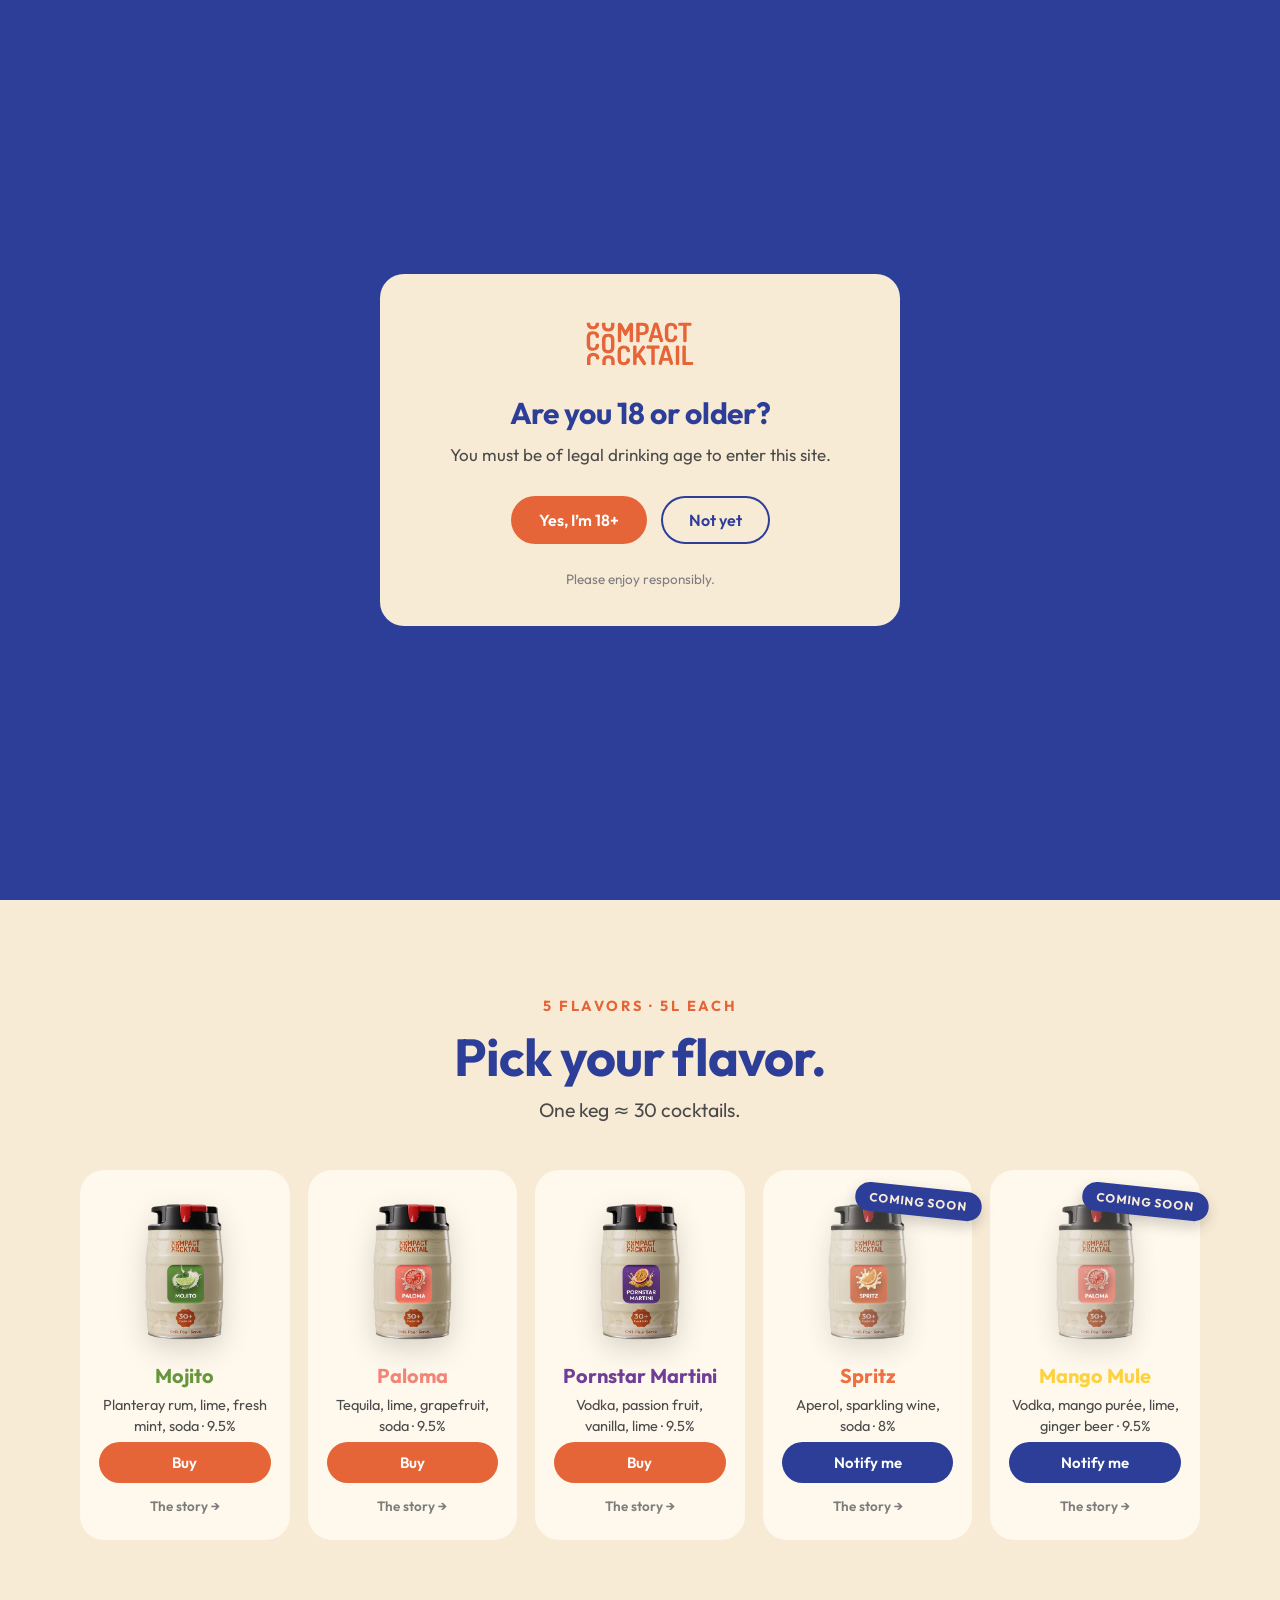
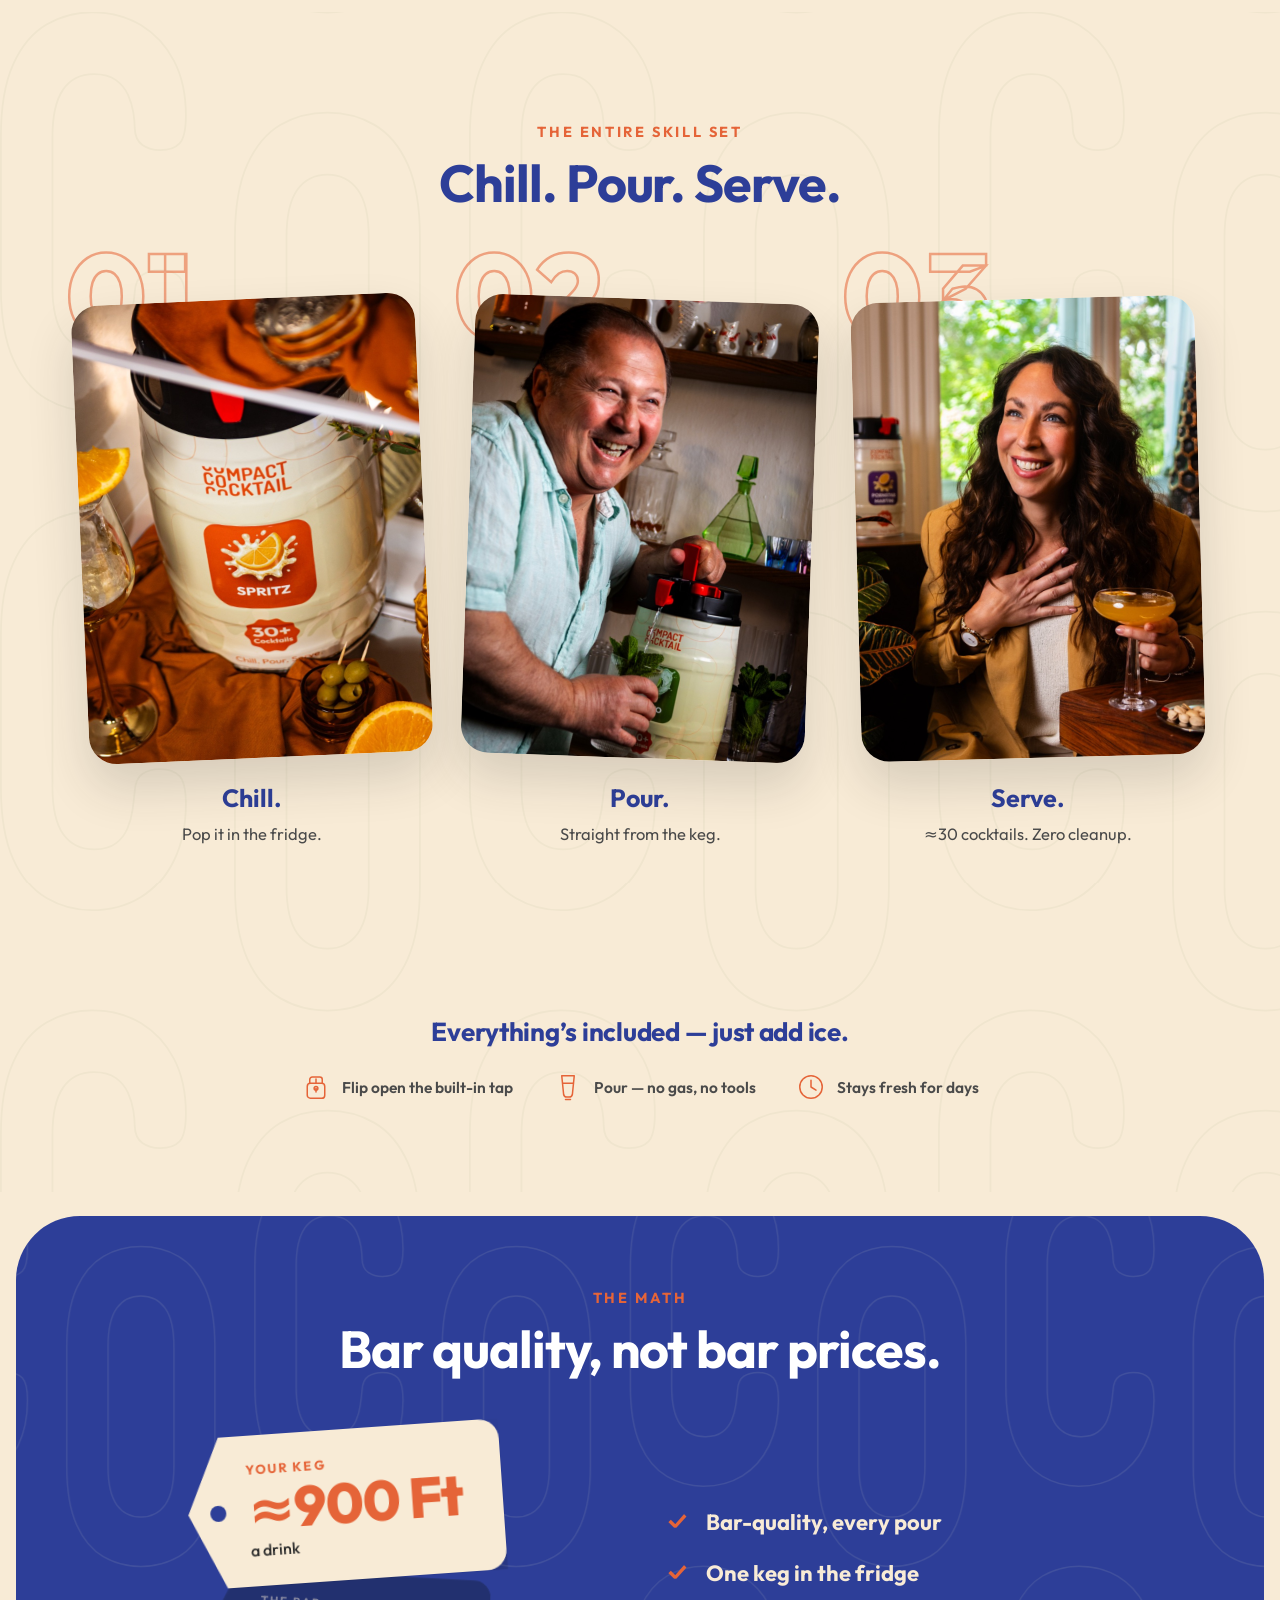
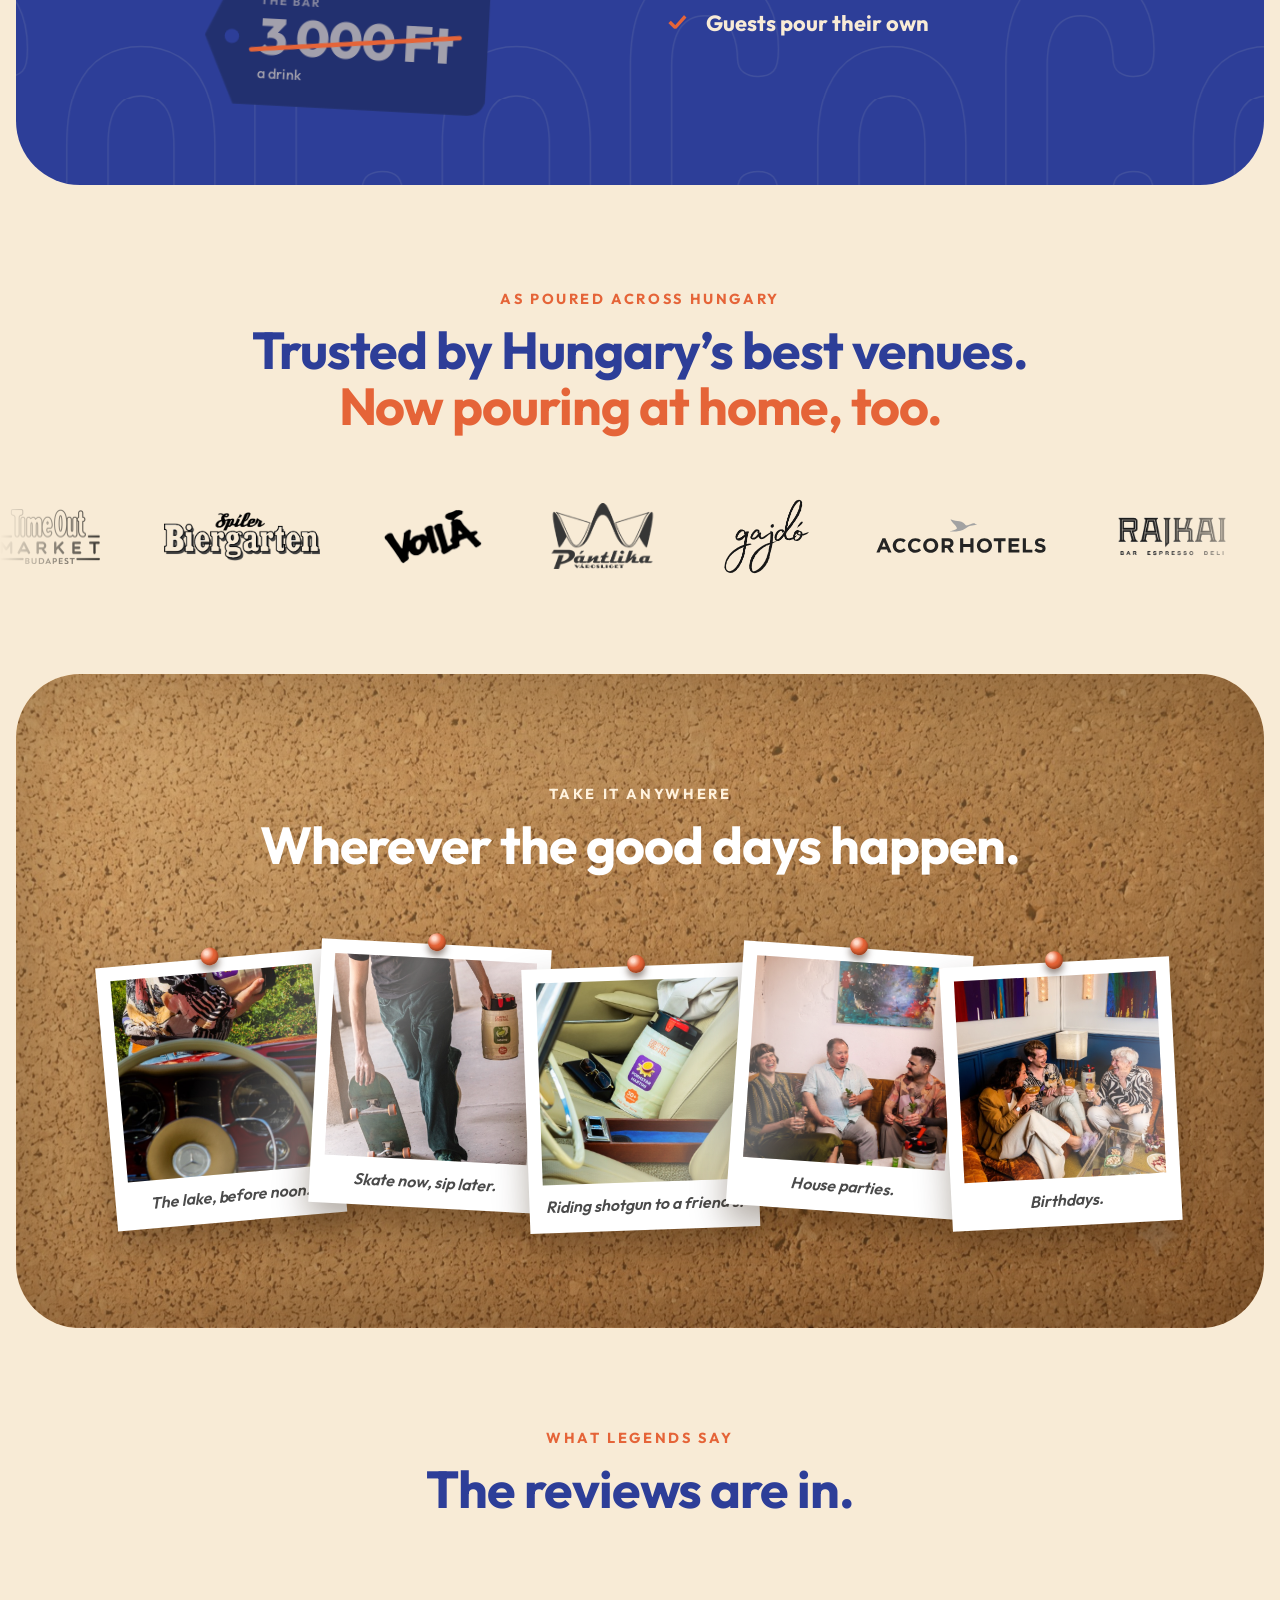
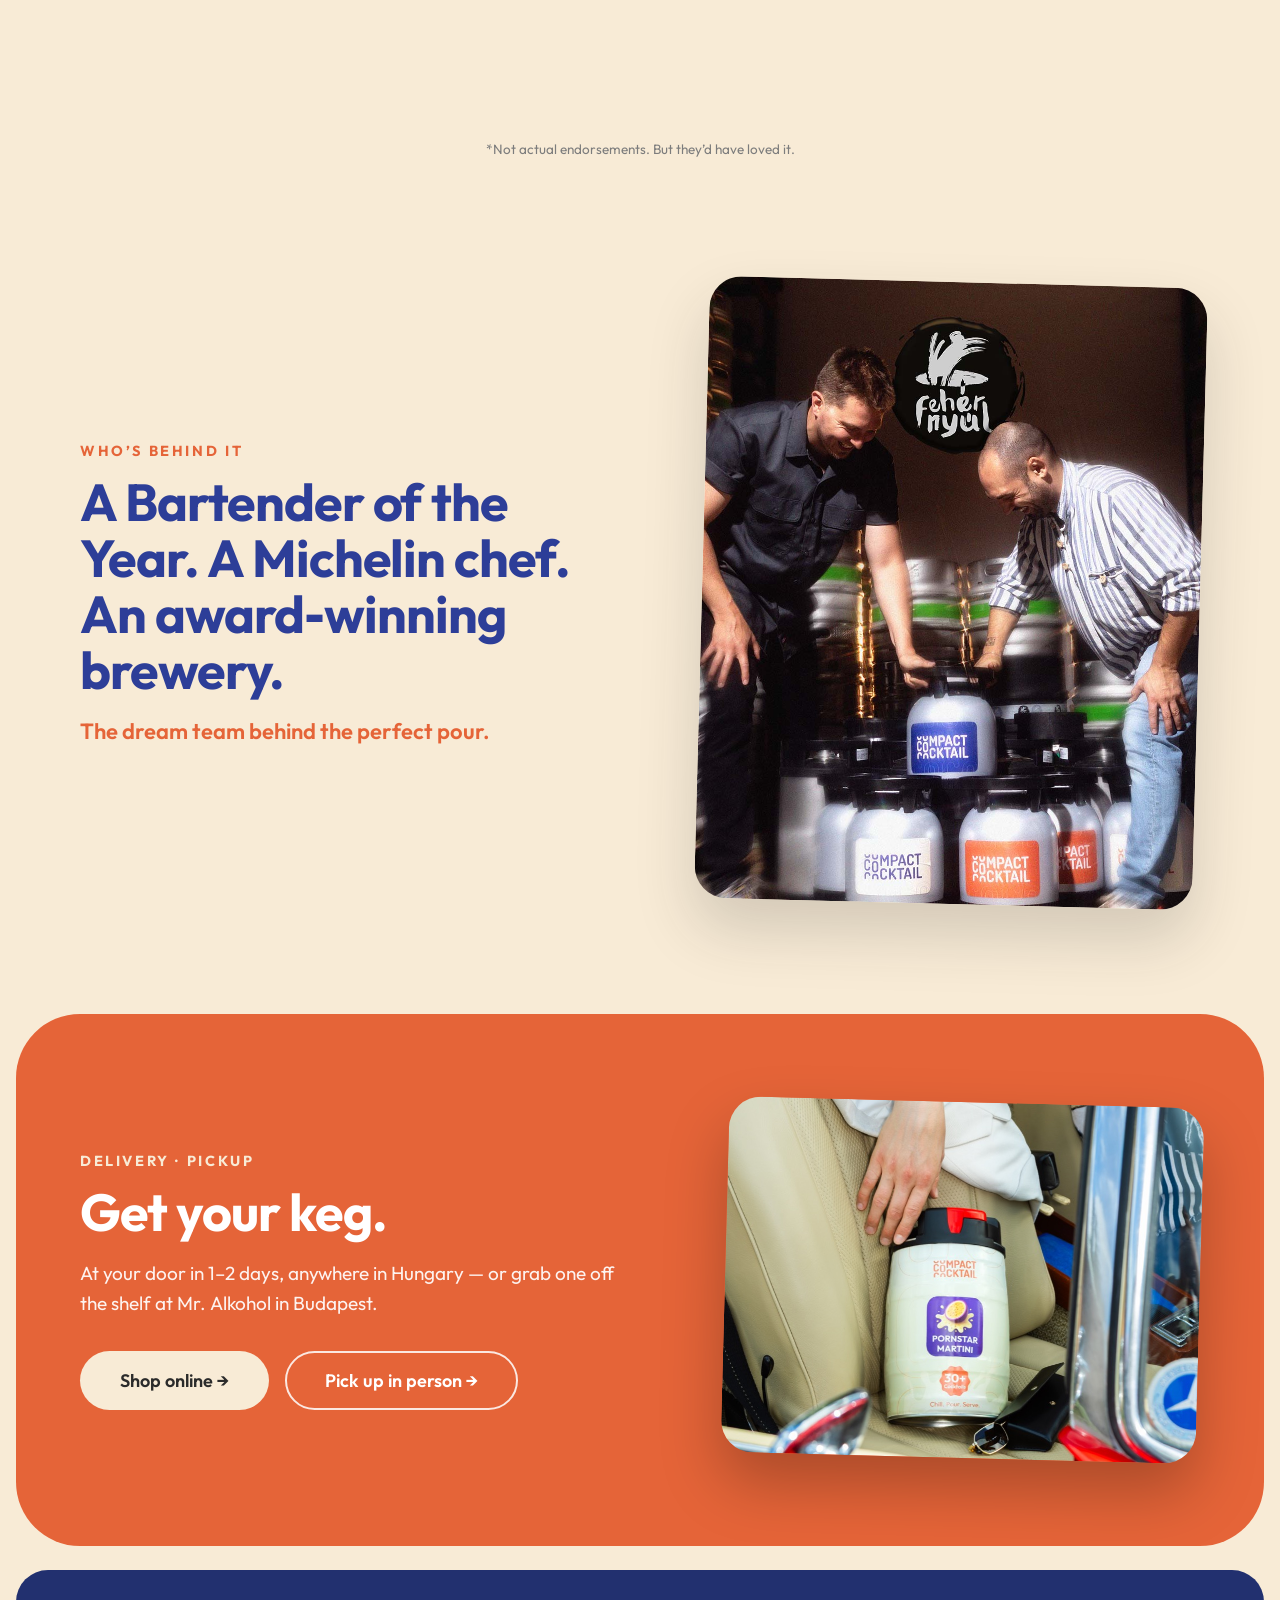
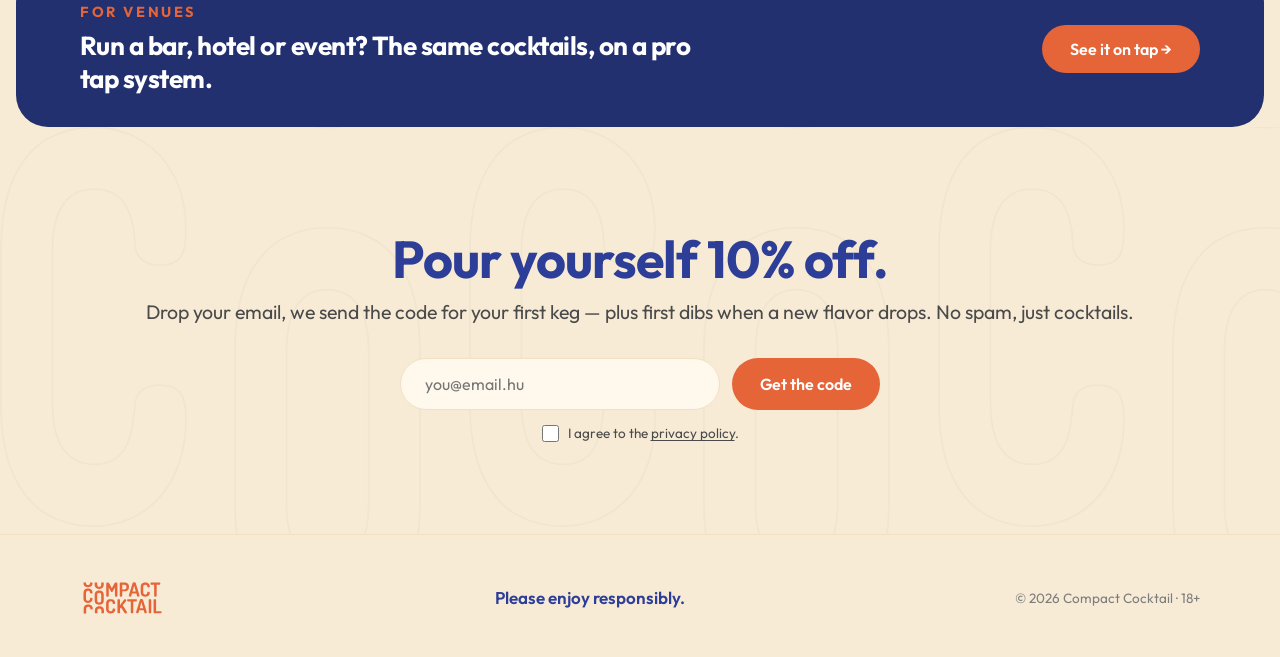
==== commit 9ac84cf1: "Add tap-ready wizard illustrations and partner photos to on-tap page Wire up hand-drawn illustration" ====
--- a/index.html
+++ b/index.html
@@ -87,70 +87,48 @@
       </div>
     </div>
 
-    <!-- how the keg itself works — placeholder line-art until the real
-         infographic; step wording TBC with the client -->
-    <div class="how-keg">
-      <p class="how-keg-head">A hordó a pultos.</p>
-      <div class="how-keg-row">
-        <div class="how-keg-step">
-          <svg viewBox="0 0 48 48" fill="none" stroke="currentColor" stroke-width="2.4" stroke-linecap="round" stroke-linejoin="round" aria-hidden="true"><rect x="12" y="6" width="24" height="36" rx="4"/><line x1="12" y1="22" x2="36" y2="22"/><line x1="31" y1="12" x2="31" y2="17"/><line x1="31" y1="27" x2="31" y2="32"/></svg>
-          <span>Hűtsd le a hűtőben</span>
-        </div>
-        <div class="how-keg-step">
-          <svg viewBox="0 0 48 48" fill="none" stroke="currentColor" stroke-width="2.4" stroke-linecap="round" stroke-linejoin="round" aria-hidden="true"><path d="M14 18v-6a4 4 0 0 1 4-4h12a4 4 0 0 1 4 4v6"/><rect x="10" y="18" width="28" height="24" rx="5"/><path d="M24 18v-7"/><path d="M24 26v6"/><circle cx="24" cy="26" r="3"/></svg>
-          <span>Pattintsd ki a beépített csapot</span>
-        </div>
-        <div class="how-keg-step">
-          <svg viewBox="0 0 48 48" fill="none" stroke="currentColor" stroke-width="2.4" stroke-linecap="round" stroke-linejoin="round" aria-hidden="true"><path d="M14 6h20l-3 30a5 5 0 0 1-5 4h-4a5 5 0 0 1-5-4z"/><path d="M15.5 18h17"/><path d="M20 44h8"/></svg>
-          <span>Tölts &mdash; se gáz, se szerszám</span>
-        </div>
-        <div class="how-keg-step">
-          <svg viewBox="0 0 48 48" fill="none" stroke="currentColor" stroke-width="2.4" stroke-linecap="round" stroke-linejoin="round" aria-hidden="true"><circle cx="24" cy="24" r="18"/><path d="M24 13v11l8 5"/></svg>
-          <span>Napokig friss marad</span>
-        </div>
-      </div>
-    </div>
-  </div>
-</section>
-
-<!-- ===== 4 · THE MATH — big-type band on CoCo Blue ===== -->
+    <!-- "everything included" reassurance folded into the same section (no
+         separate box, per client). Real keg-print infographic TODO. -->
+    <div class="how-note">
+      <p class="how-note-head">Minden benne van &mdash; csak jég kell hozzá.</p>
+      <div class="how-note-icons">
+        <span class="how-nicon"><svg viewBox="0 0 48 48" fill="none" stroke="currentColor" stroke-width="2.4" stroke-linecap="round" stroke-linejoin="round" aria-hidden="true"><path d="M14 18v-6a4 4 0 0 1 4-4h12a4 4 0 0 1 4 4v6"/><rect x="10" y="18" width="28" height="24" rx="5"/><path d="M24 18v-7"/><path d="M24 26v6"/><circle cx="24" cy="26" r="3"/></svg>Pattintsd ki a beépített csapot</span>
+        <span class="how-nicon"><svg viewBox="0 0 48 48" fill="none" stroke="currentColor" stroke-width="2.4" stroke-linecap="round" stroke-linejoin="round" aria-hidden="true"><path d="M14 6h20l-3 30a5 5 0 0 1-5 4h-4a5 5 0 0 1-5-4z"/><path d="M15.5 18h17"/><path d="M20 44h8"/></svg>Tölts &mdash; se gáz, se szerszám</span>
+        <span class="how-nicon"><svg viewBox="0 0 48 48" fill="none" stroke="currentColor" stroke-width="2.4" stroke-linecap="round" stroke-linejoin="round" aria-hidden="true"><circle cx="24" cy="24" r="18"/><path d="M24 13v11l8 5"/></svg>Napokig friss marad</span>
+      </div>
+    </div>
+  </div>
+</section>
+
+<!-- ===== 4 · PRICE vs VALUE — one CoCo Blue band, split two ways:
+     left = the price tags, right = why it's worth it (client feedback) ===== -->
 <section class="math">
   <div class="math-pattern" aria-hidden="true"></div>
   <div class="wrap">
     <p class="eyebrow eyebrow-onblue">A matek</p>
     <h2 class="math-head">Bárminőség. Nem bár árak.</h2>
-    <div class="tag-row">
-      <div class="tag tag-us">
-        <span class="tag-where">a te hordód</span>
-        <span class="tag-price">&asymp;900&nbsp;Ft</span>
-        <span class="tag-per">italonként</span>
-      </div>
-      <div class="tag tag-bar">
-        <span class="tag-where">a bár</span>
-        <span class="tag-price tag-strike">3&thinsp;000&nbsp;Ft</span>
-        <span class="tag-per">italonként — plusz borravaló</span>
-      </div>
-    </div>
-
-    <!-- gains & pains from the value-prop canvas — sell the hosting
-         experience, not just the price (client feedback) -->
-    <div class="gains">
-      <h3 class="gains-head">Ugyanaz a buli. Más házigazda.</h3>
-      <div class="gains-row">
-        <div class="gain">
-          <span class="gain-pain">Egész este a konyhában kevergetsz</span>
-          <span class="gain-win">A vendégek maguknak töltenek</span>
+    <div class="value-grid">
+      <div class="value-price">
+        <div class="tag-row">
+          <div class="tag tag-us">
+            <span class="tag-where">a te hordód</span>
+            <span class="tag-price">&asymp;900&nbsp;Ft</span>
+            <span class="tag-per">italonként</span>
+          </div>
+          <div class="tag tag-bar">
+            <span class="tag-where">a bár</span>
+            <span class="tag-price tag-strike">3&thinsp;000&nbsp;Ft</span>
+            <span class="tag-per">italonként — plusz borravaló</span>
+          </div>
         </div>
-        <div class="gain">
-          <span class="gain-pain">15 tételes bevásárlólista</span>
-          <span class="gain-win">Egy hordó a hűtőben</span>
-        </div>
-        <div class="gain">
-          <span class="gain-pain">&bdquo;Jól kevertem ezt?&rdquo;</span>
-          <span class="gain-win">Bárminőség, minden pohárnál</span>
-        </div>
-      </div>
-      <p class="math-kicker">Te viszed a bulit. A hordó viszi a bárpultot.</p>
+      </div>
+      <div class="value-why">
+        <ul class="value-list">
+          <li>Bárminőség, minden pohárnál</li>
+          <li>Egy hordó a hűtőben</li>
+          <li>A vendégek maguknak töltenek</li>
+        </ul>
+      </div>
     </div>
   </div>
 </section>
@@ -189,13 +167,13 @@
     <p class="eyebrow">A legendák szerint</p>
     <h2>Megérkeztek a vélemények.</h2>
     <div class="bubble-row">
-      <div class="bubble bubble-spritz">
-        <p>&bdquo;Többet vettem ki a Spritzből, mint amennyit a Spritz vett ki belőlem.&rdquo;</p>
-        <span class="bubble-name">Winston Churchill* &middot; a Spritzről, valószínűleg</span>
-      </div>
-      <div class="bubble bubble-mojito bubble-mid">
-        <p>&bdquo;A mojitóm ott, ahol a hordó.&rdquo;</p>
+      <div class="bubble bubble-mojito">
+        <p>&bdquo;Nincs olyan hű barát, mint egy mojito, ami mindig csapon van.&rdquo;</p>
         <span class="bubble-name">Ernest Hemingway* &middot; a Mojitóról, állítólag</span>
+      </div>
+      <div class="bubble bubble-paloma bubble-mid">
+        <p>&bdquo;Adj egy Palomát és egy árnyékos helyet, és a délután magától megtörténik.&rdquo;</p>
+        <span class="bubble-name">Frida Kahlo* &middot; a Palomáról, állítólag</span>
       </div>
       <div class="bubble bubble-pornstar">
         <p>&bdquo;Győzelemkor megérdemled a Pornstar Martinit. Vereségkor szükséged van rá.&rdquo;</p>
@@ -235,16 +213,14 @@
   </div>
 </section>
 
-<!-- ===== 9b · FOR VENUES — B2B funnel ===== -->
-<section class="b2b">
-  <div class="wrap b2b-grid">
-    <div class="b2b-copy">
-      <p class="eyebrow">Vendéglátósoknak</p>
-      <h2 class="b2b-head">Bárt, hotelt vagy rendezvényt viszel?</h2>
-      <p class="b2b-sub">Ugyanezek a koktélok profi csaprendszeren — 12&ndash;30&thinsp;literes hordók, másodpercek alatt csapolva, betanítás&nbsp;nélkül.</p>
-      <a href="on-tap.html" class="btn btn-primary">Nézd meg csapon&nbsp;&rarr;</a>
-    </div>
-    <div class="b2b-photo"><img src="assets/b2b-real-pour.jpg" alt="Compact Cocktail csapolás a Sirály Bárban"></div>
+<!-- ===== 9b · FOR VENUES — slim B2B bridge strip (radius matched to the bands) ===== -->
+<section class="b2b-strip">
+  <div class="wrap b2b-strip-inner">
+    <div class="b2b-strip-copy">
+      <p class="eyebrow eyebrow-onblue">Vendéglátósoknak</p>
+      <p class="b2b-strip-head">Bárt, hotelt vagy rendezvényt viszel? Ugyanezek a koktélok, profi csaprendszeren.</p>
+    </div>
+    <a href="on-tap.html" class="btn btn-primary">Nézd meg csapon&nbsp;&rarr;</a>
   </div>
 </section>
 
@@ -254,8 +230,15 @@
     <h2>Tölts magadnak 10% kedvezményt.</h2>
     <p class="section-sub">Add meg az e-mail-címed, küldjük a kódot az első hordódhoz — plusz elsőként értesülsz, ha új íz érkezik. Semmi spam, csak koktél.</p>
     <form class="cta-form">
-      <input type="email" name="email" placeholder="te@email.hu" aria-label="E-mail" required>
-      <button class="btn btn-primary" type="submit">Kérem a kódot</button>
+      <div class="cta-form-row">
+        <input type="email" name="email" placeholder="te@email.hu" aria-label="E-mail" required>
+        <button class="btn btn-primary" type="submit">Kérem a kódot</button>
+      </div>
+      <!-- privacy consent required for marketing email (GDPR) -->
+      <label class="cc-check">
+        <input type="checkbox" name="privacy" required>
+        <span>Elfogadom az <a href="privacy.html" target="_blank" rel="noopener">adatkezelési tájékoztatót</a>.</span>
+      </label>
     </form>
     <p class="cta-sent" hidden>Kész &mdash; úton a kód. Nézd meg a postafiókod.</p>
   </div>
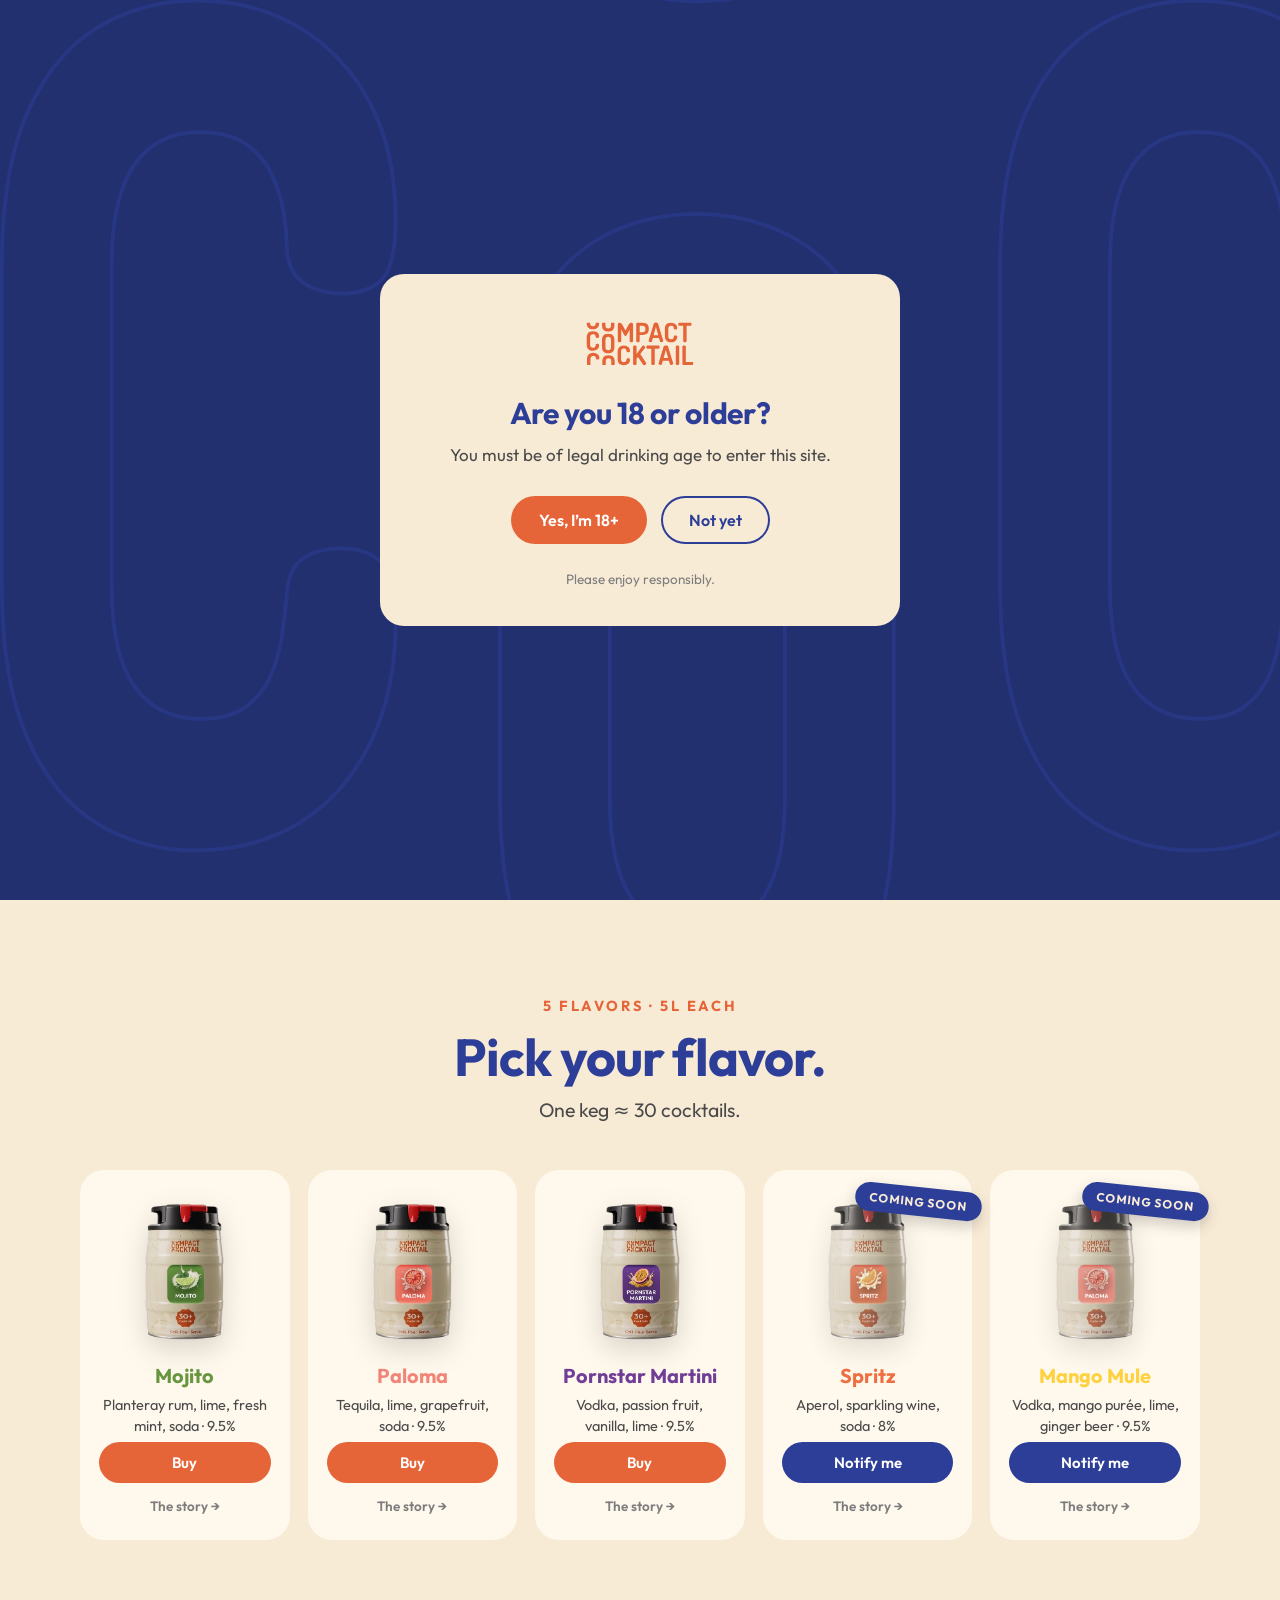
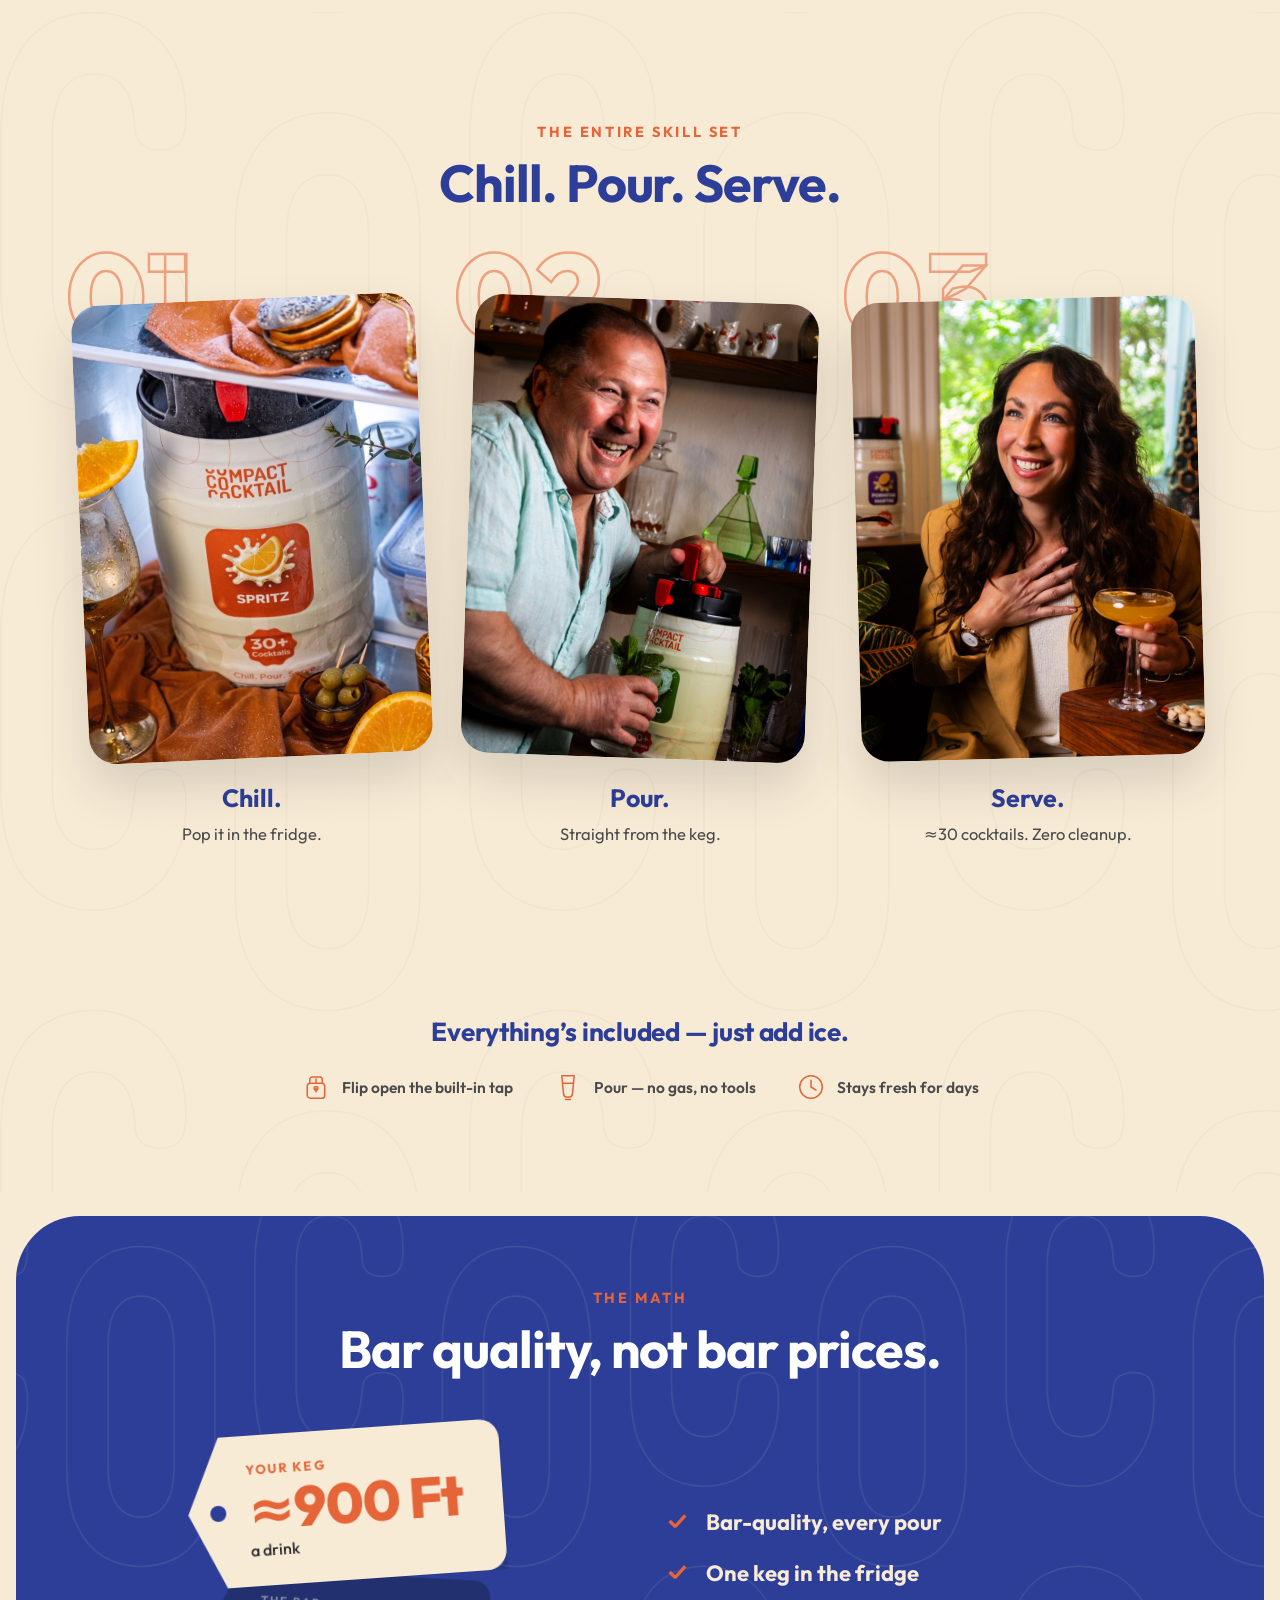
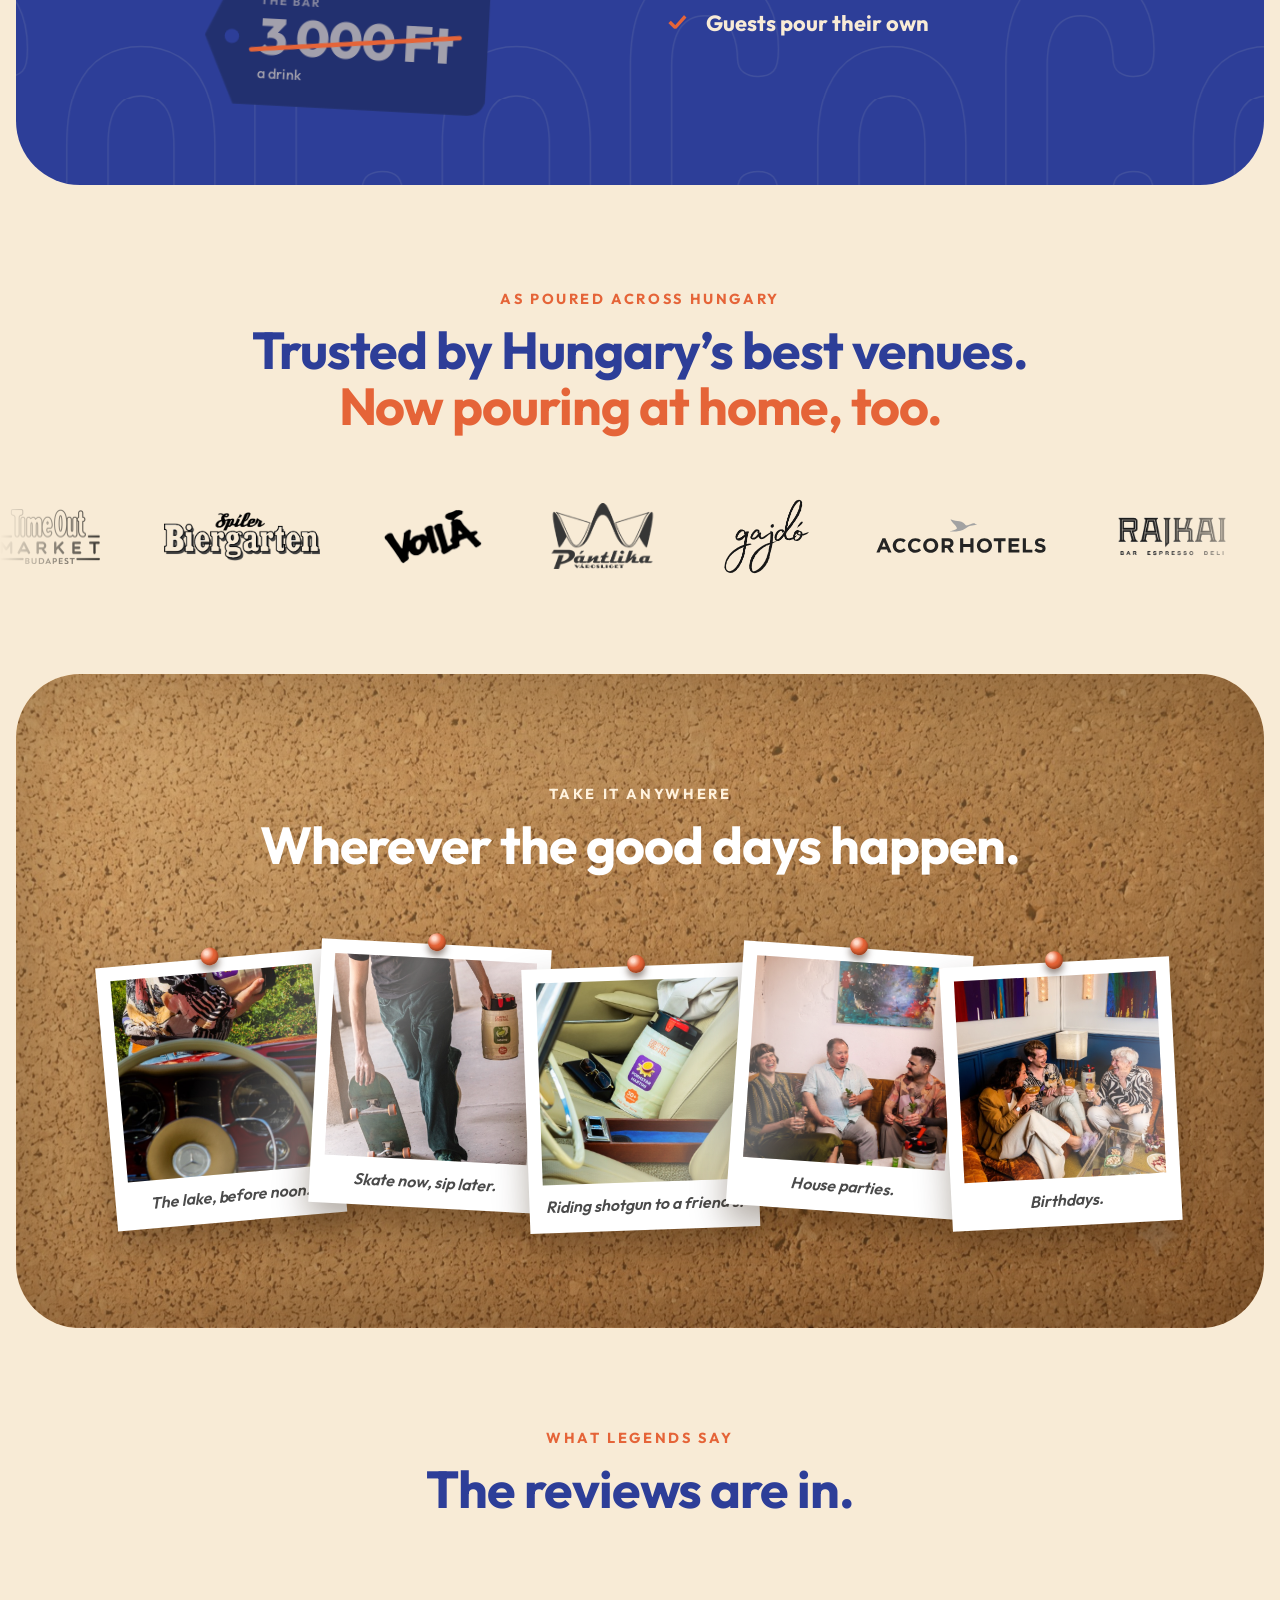
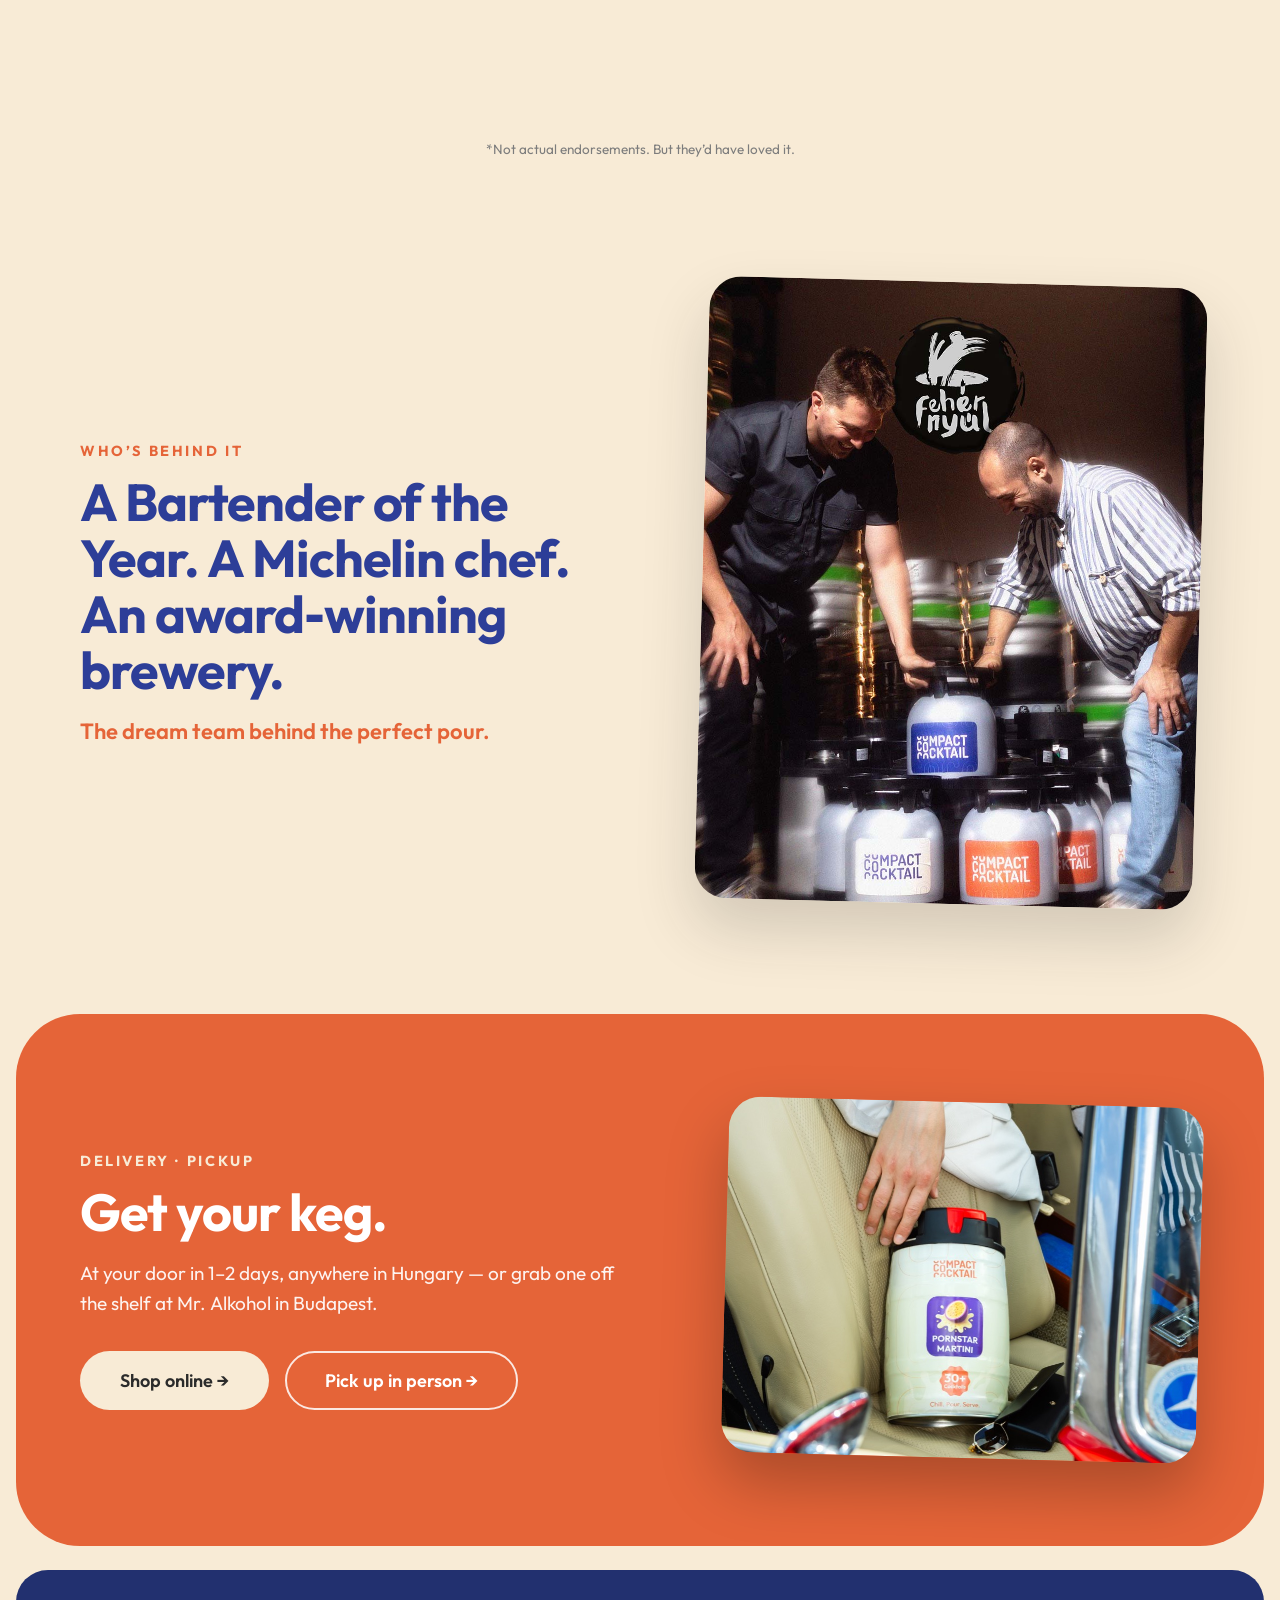
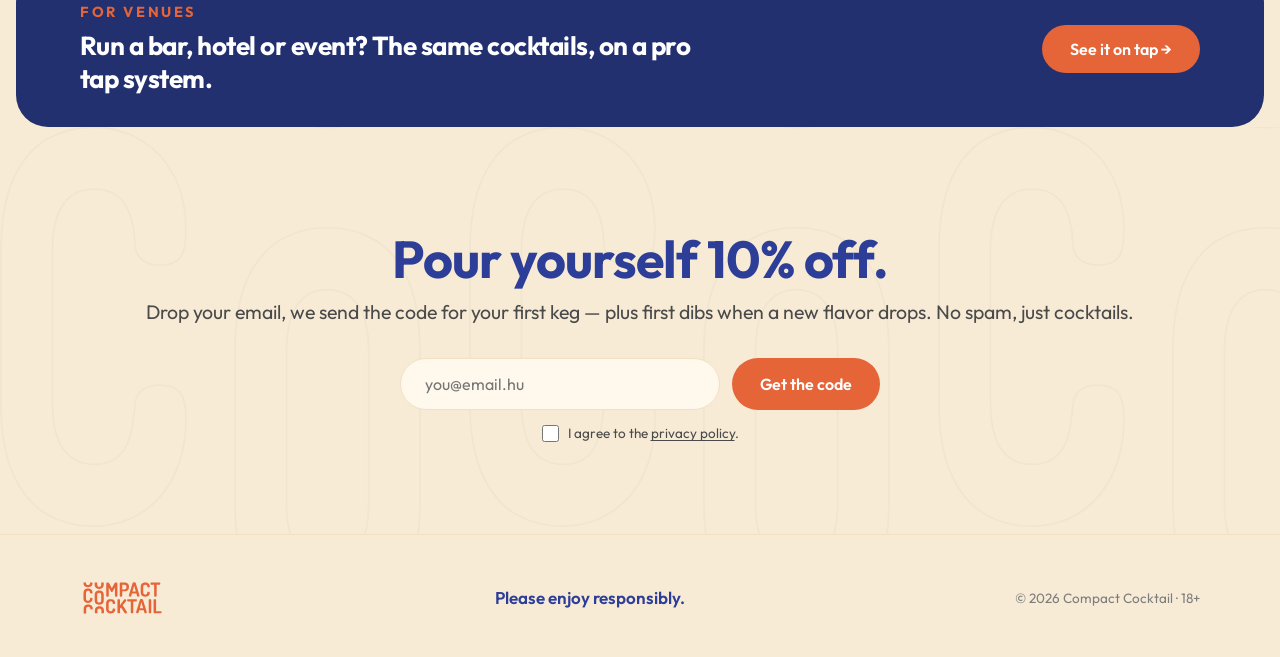
==== commit bb1e4968: "Mobile nav overhaul: collapsed header, bottom CTA, keg promo, patterned age gate - Hide the header C" ====
--- a/index.html
+++ b/index.html
@@ -27,8 +27,16 @@
     <a href="#how">Hogyan működik</a>
     <a href="#makers">Az alkotók</a>
     <a href="on-tap.html" class="nav-b2b">B2B</a>
+    <div class="nav-divider"></div>
+    <div class="nav-cta-promo">
+      <div class="nav-cta-shot">
+        <img class="nav-cta-shot-garnish" src="assets/garnish-mojito.png" alt="">
+        <img class="nav-cta-shot-keg" src="assets/keg-full-mojito.png" alt="">
+      </div>
+      <a href="#flavours" class="nav-cta-mobile btn btn-primary">Válassz hordót</a>
+    </div>
   </nav>
-  <div class="nav-lang" aria-label="Nyelv"><a href="index.html" data-setlang="hu" class="active">HU</a><a href="en/index.html" data-setlang="en">EN</a></div>
+  <div class="nav-lang notranslate" translate="no" aria-label="Nyelv"><a href="index.html" data-setlang="hu" class="active">HU</a><a href="en/index.html" data-setlang="en">EN</a></div>
   <a href="#flavours" class="btn btn-primary nav-cta">Válassz hordót</a>
   <button class="nav-burger" aria-label="Menü" aria-expanded="false"><span></span><span></span><span></span></button>
 </header>
--- a/shared.css
+++ b/shared.css
@@ -13,11 +13,16 @@
 .nav-links a:focus-visible{outline:2px solid var(--co-orange);outline-offset:2px}
 .nav-links a.active{color:var(--co-orange);background:rgba(229,100,56,.14)}
 
-/* ---------- language toggle ---------- */
+/* ---------- language toggle ----------
+   Both languages shown, active one highlighted — marked notranslate/
+   translate="no" so browser/Google Translate leaves it alone (otherwise
+   landing on the HU page with "always translate to English" on makes
+   the switcher read strangely — see shared.js LANG routing above). */
 .nav-lang{display:flex;align-items:center;gap:2px;font-size:14px;font-weight:700;letter-spacing:.04em;color:var(--co-grey-light)}
-.nav-lang a{padding:7px 7px;border-radius:var(--r-sm);transition:color .15s ease,background .15s ease}
+.nav-lang a{position:relative;padding:7px 7px;border-radius:var(--r-sm);transition:color .15s ease,background .15s ease}
 .nav-lang a:hover{color:var(--co-orange);background:rgba(229,100,56,.10)}
 .nav-lang a.active{color:var(--co-orange)}
+.nav-lang a+a::before{content:"";position:absolute;left:-3px;top:50%;transform:translateY(-50%);height:13px;width:1px;background:rgba(43,43,43,.20)}
 
 /* ---------- mobile nav ---------- */
 .nav-burger{display:none;flex-direction:column;justify-content:center;align-items:stretch;gap:5px;width:44px;height:44px;padding:11px 9px;background:none;border:none;cursor:pointer}
@@ -26,12 +31,24 @@
 .nav.nav-open .nav-burger span:nth-child(2){opacity:0}
 .nav.nav-open .nav-burger span:nth-child(3){transform:translateY(-7.5px) rotate(-45deg)}
 
+/* mobile-only CTA duplicated at the end of .nav-links (bottom of the open
+   menu, with a small product shot to make it pop); hidden everywhere else
+   so it never appears in the desktop bar. */
+.nav-divider,.nav-cta-promo{display:none}
+
 @media (max-width:860px){
   .nav{flex-wrap:wrap}
   .nav-burger{display:flex}
-  .nav-cta{padding:11px 20px;font-size:14.5px}
-  .nav.nav-open .nav-links{display:flex;flex-direction:column;align-items:stretch;order:10;width:100%;gap:4px;padding:16px 2px 8px;font-size:18px;animation:cc-menu-in .25s ease}
+  .nav-cta{display:none}
+  .nav.nav-open .nav-links{display:flex;flex-direction:column;align-items:stretch;order:10;flex-basis:100%;width:100%;gap:4px;padding:16px 2px 8px;font-size:18px;animation:cc-menu-in .25s ease}
   .nav.nav-open .nav-links a{padding:13px 14px}
+  .nav.nav-open .nav-links .nav-divider{display:block;height:1px;background:rgba(43,43,43,.10);margin:8px 14px 12px}
+  .nav.nav-open .nav-links .nav-cta-promo{display:flex;flex-direction:column;gap:10px;margin:0 14px}
+  .nav-cta-shot{position:relative;height:160px;border-radius:var(--r-md);overflow:hidden;background:rgba(229,100,56,.12)}
+  .nav-cta-shot-garnish{position:absolute;top:50%;left:57%;height:86%;width:auto;transform:translate(-50%,-50%);opacity:.92;pointer-events:none}
+  .nav-cta-shot-keg{position:absolute;top:50%;left:44%;height:84%;width:auto;transform:translate(-50%,-50%) rotate(-4deg);filter:drop-shadow(0 10px 16px rgba(0,0,0,.24));pointer-events:none}
+  .nav-cta-mobile{display:flex;justify-content:center;padding:15px;font-size:16px;width:100%}
+  a.nav-cta-mobile:hover{background:var(--co-orange-dark);color:#fff}
 }
 @media (max-width:430px){
   .nav-logo img{height:44px}
@@ -41,7 +58,10 @@
 /* ---------- generic modal ---------- */
 .cc-modal-backdrop{position:fixed;inset:0;z-index:200;background:rgba(43,43,43,.55);backdrop-filter:blur(6px);-webkit-backdrop-filter:blur(6px);display:flex;align-items:center;justify-content:center;padding:24px;opacity:0;transition:opacity .25s ease}
 .cc-modal-backdrop.on{opacity:1}
-.cc-backdrop-opaque{background:var(--co-blue);backdrop-filter:none;-webkit-backdrop-filter:none}
+/* same CO pattern treatment as the B2B hero (.ot-hero-pattern in ontap.css),
+   full-screen behind the age gate instead of a flat blue */
+.cc-backdrop-opaque{background:var(--co-blue-dark);backdrop-filter:none;-webkit-backdrop-filter:none}
+.cc-backdrop-opaque::before{content:"";position:absolute;inset:0;background:var(--co-blue);opacity:.5;pointer-events:none;-webkit-mask:url("assets/co-pattern-tile.svg") repeat;-webkit-mask-size:1996.5px 1062.44px;mask:url("assets/co-pattern-tile.svg") repeat;mask-size:1996.5px 1062.44px}
 .cc-modal{position:relative;background:var(--co-cream);border-radius:var(--r-lg);max-width:520px;width:100%;max-height:88svh;overflow:auto;padding:44px 40px 38px;text-align:center;transform:translateY(14px) scale(.98);transition:transform .25s ease}
 .cc-modal-backdrop.on .cc-modal{transform:none}
 .cc-modal h3{color:var(--co-blue);font-size:clamp(24px,3vw,30px);font-weight:700;letter-spacing:-.01em;line-height:1.15}
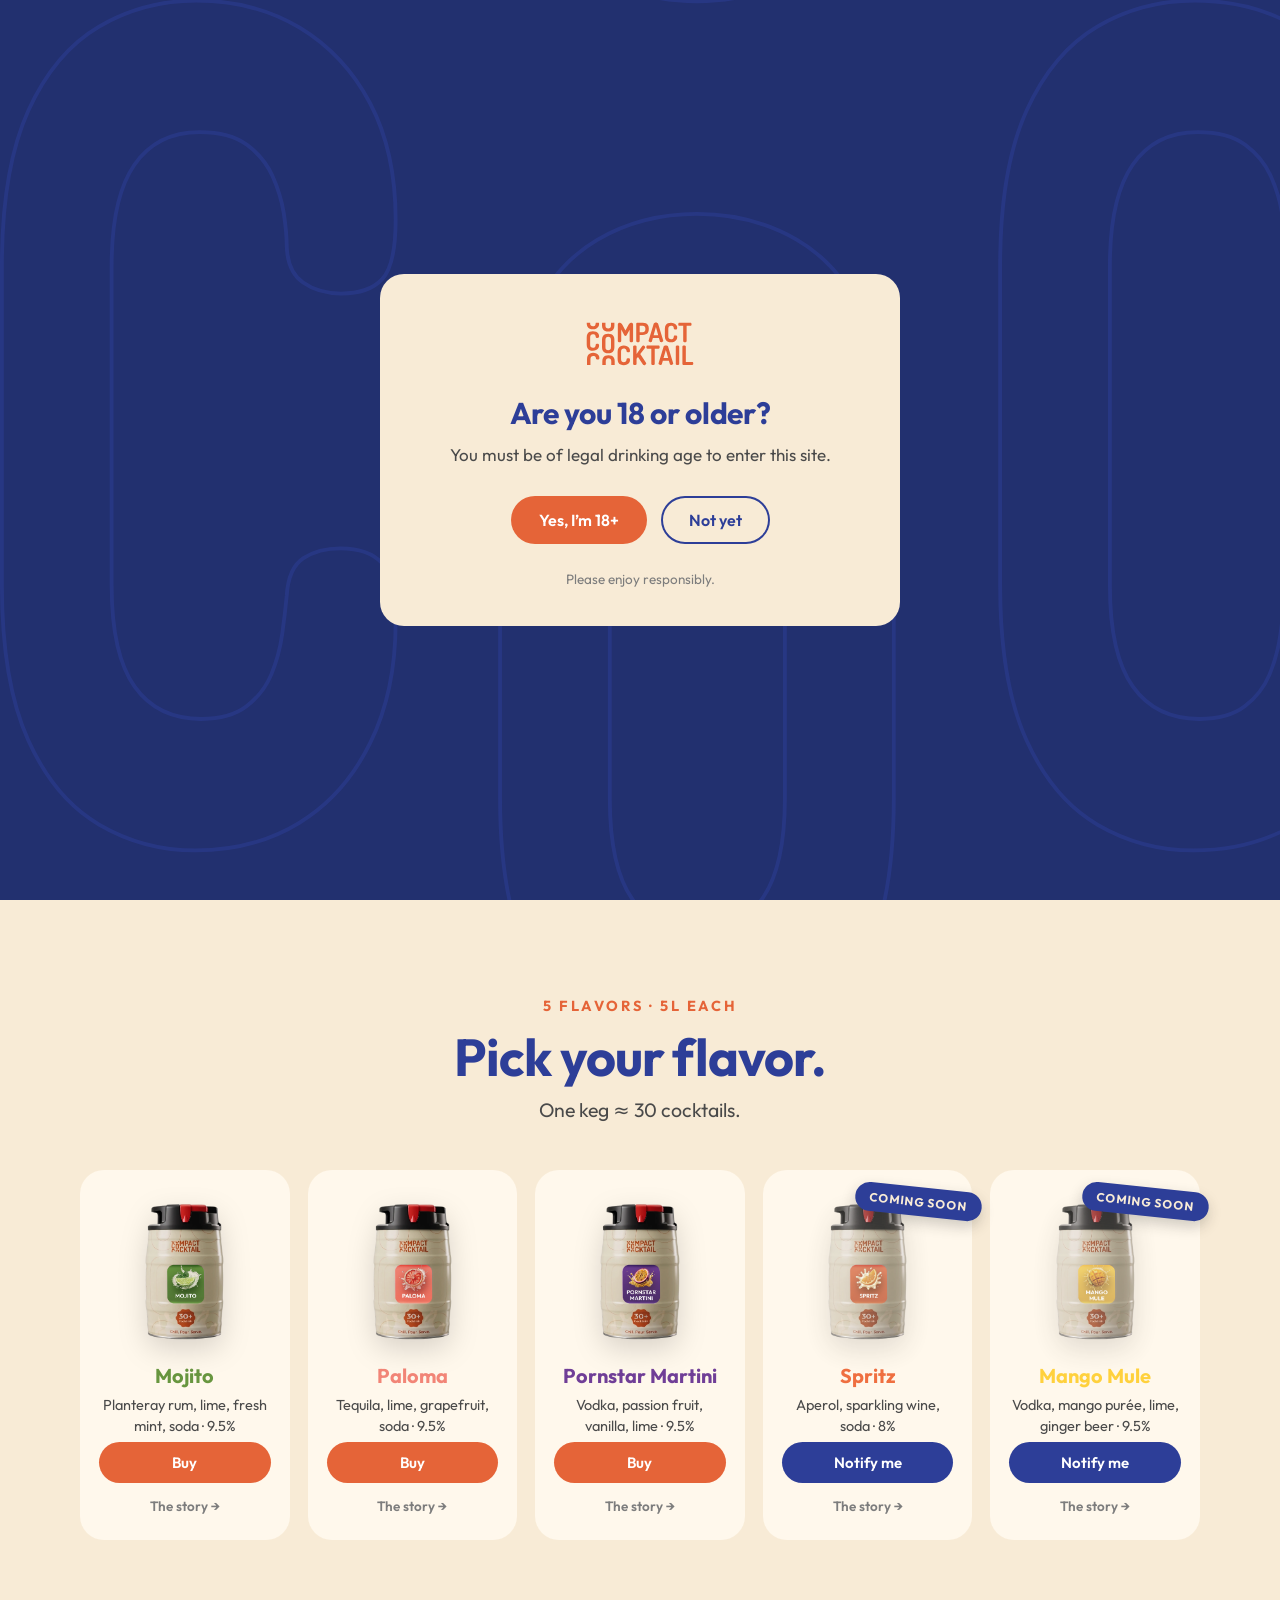
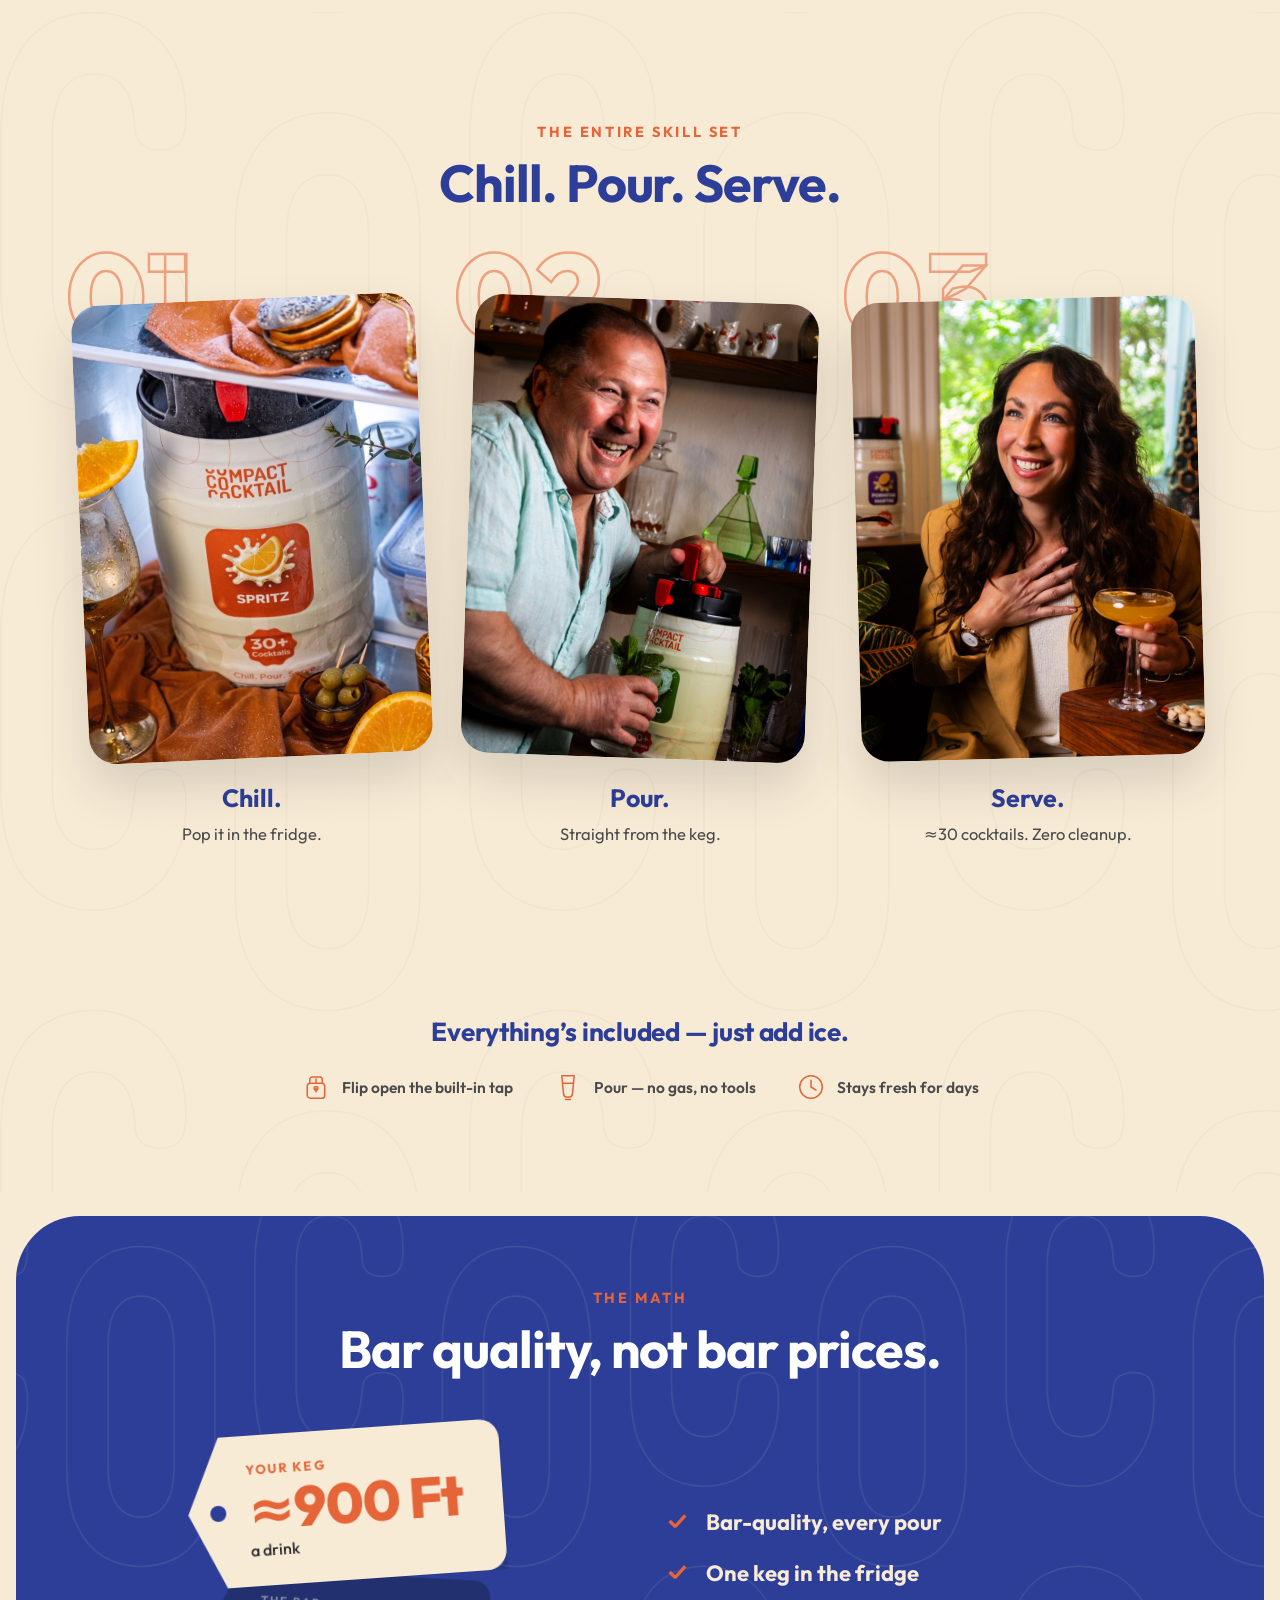
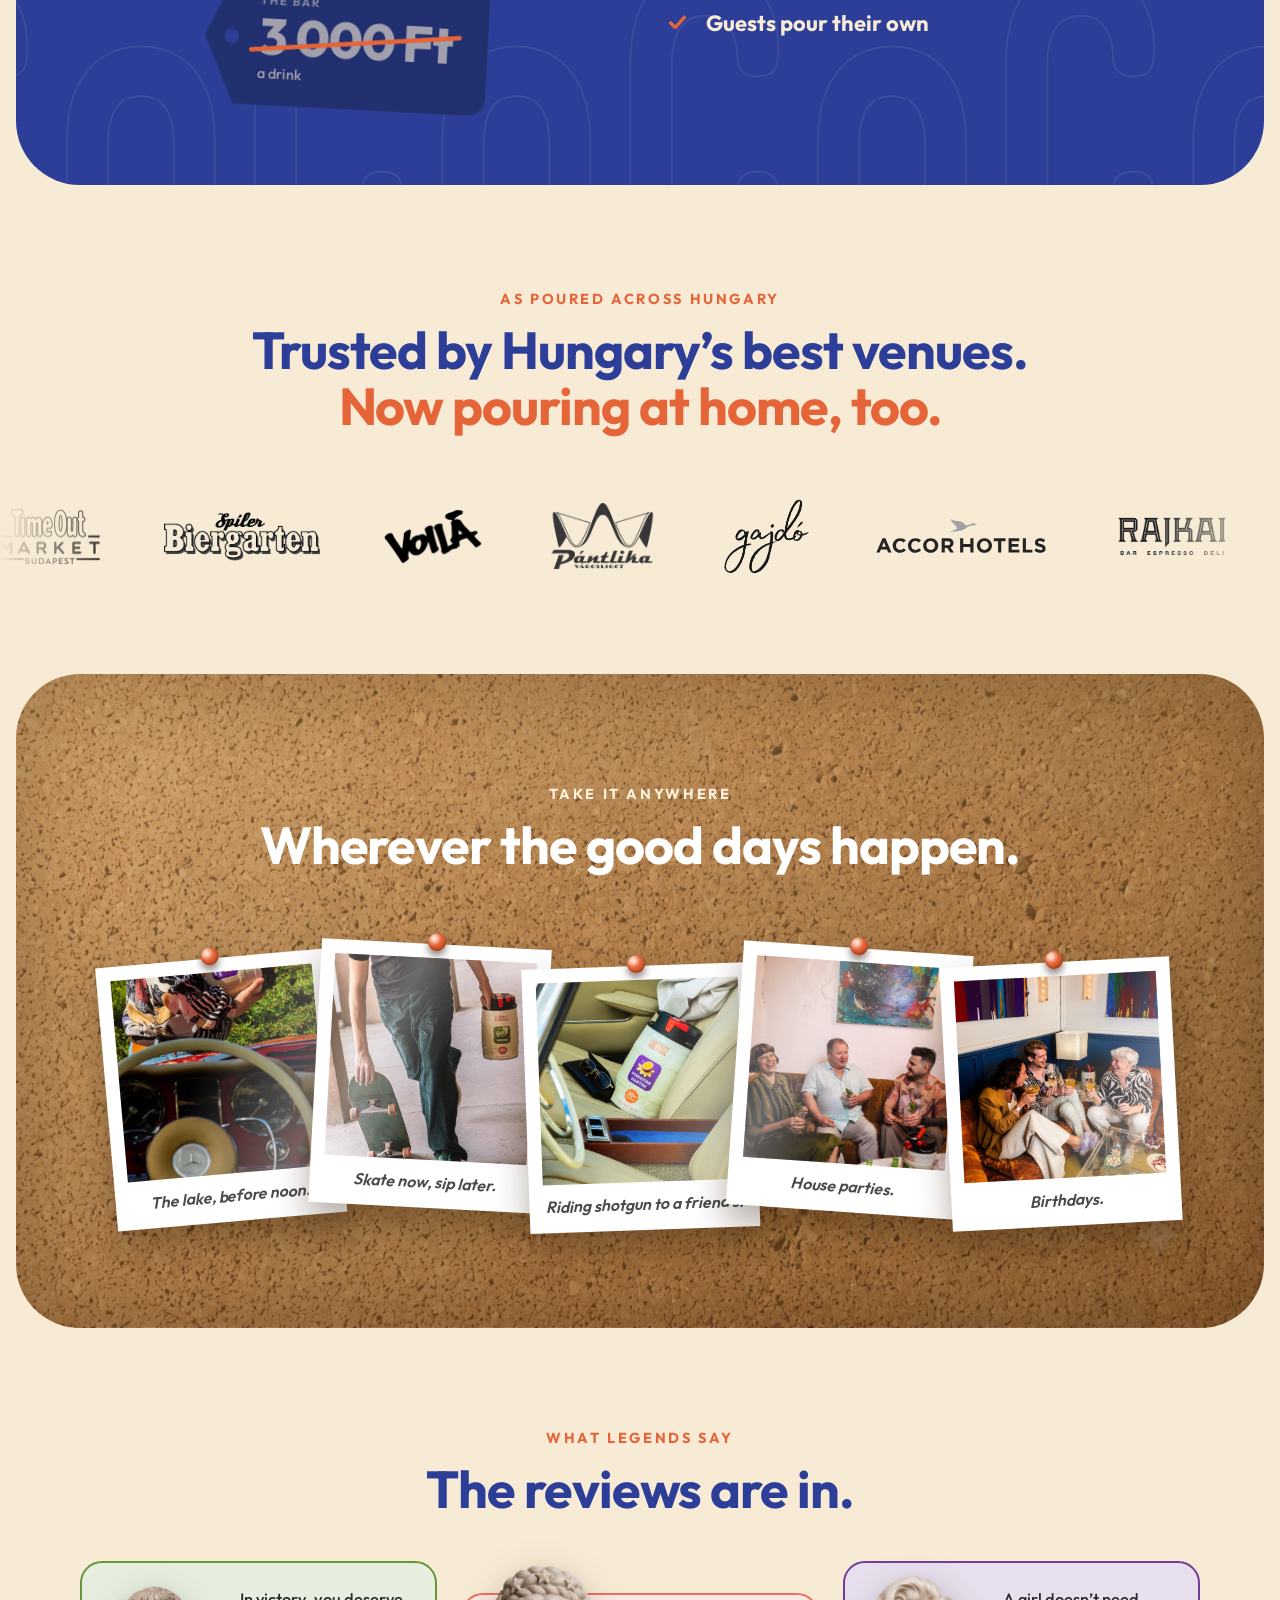
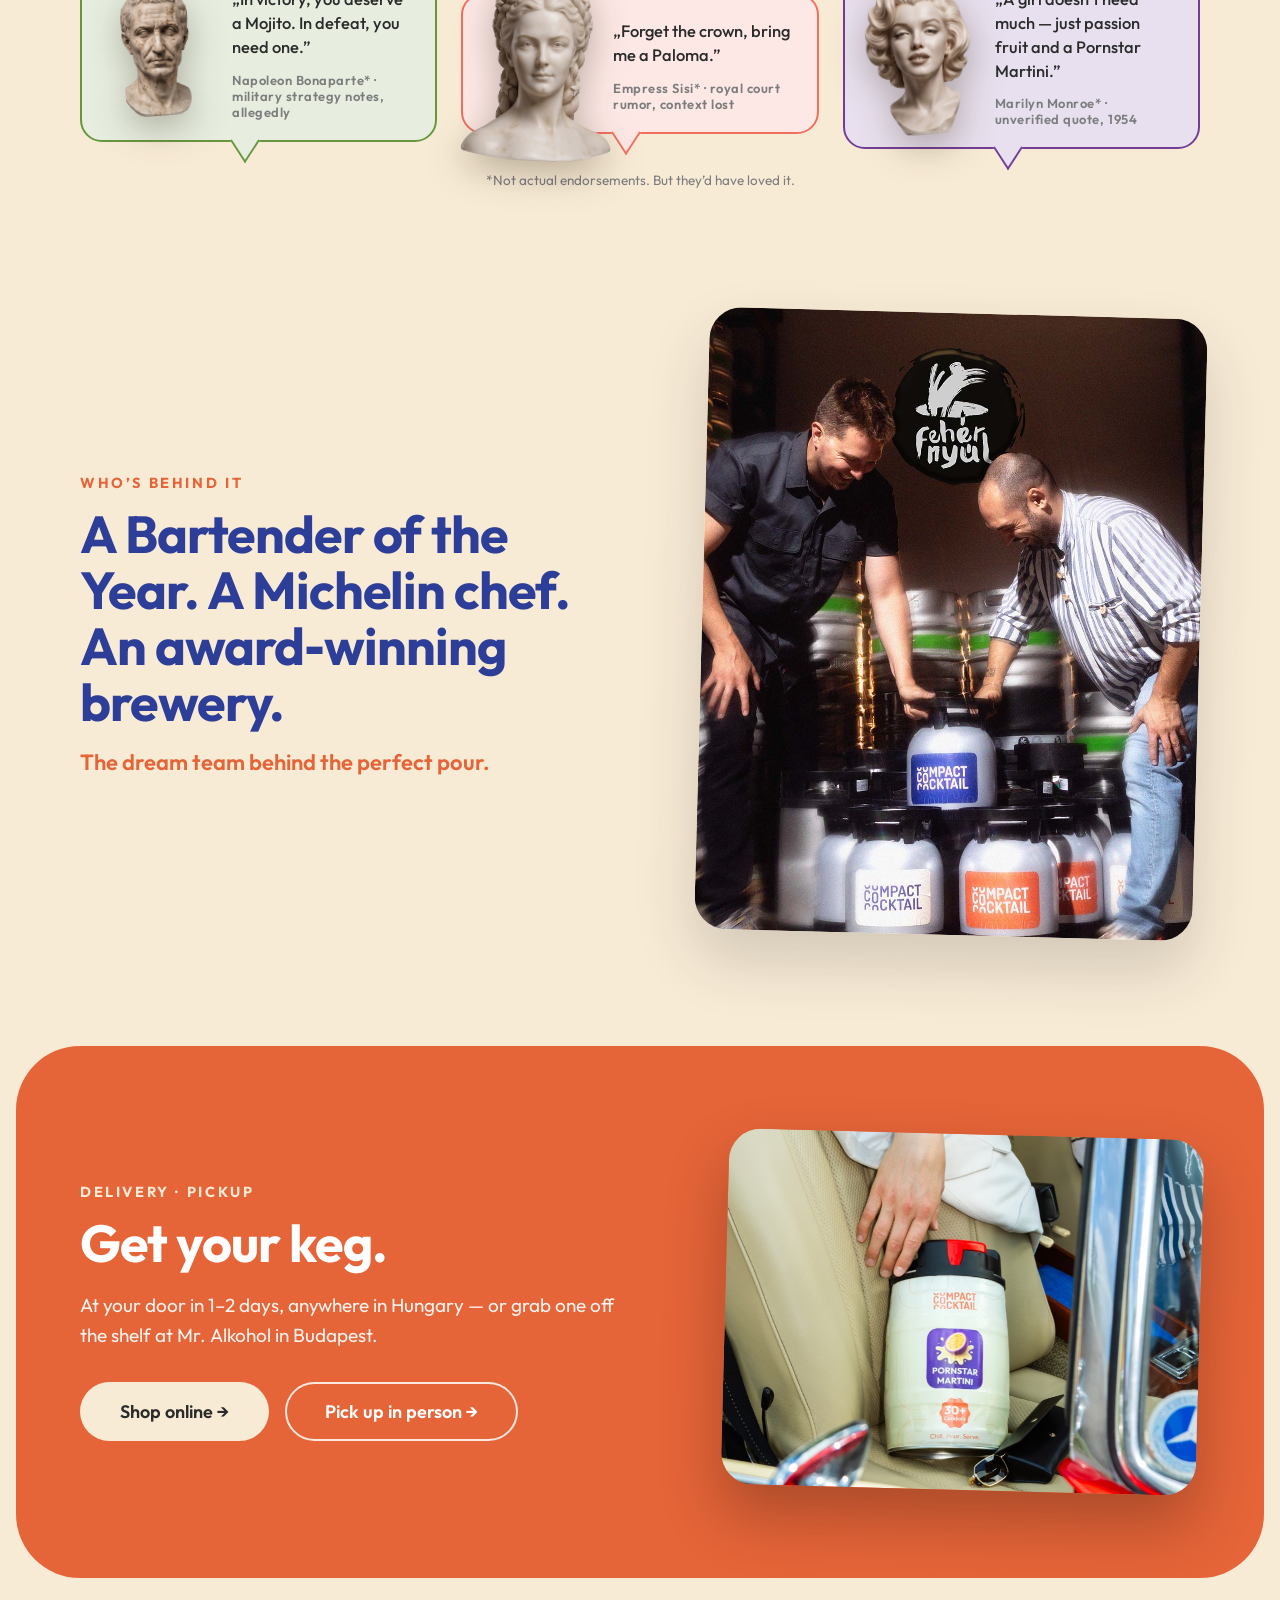
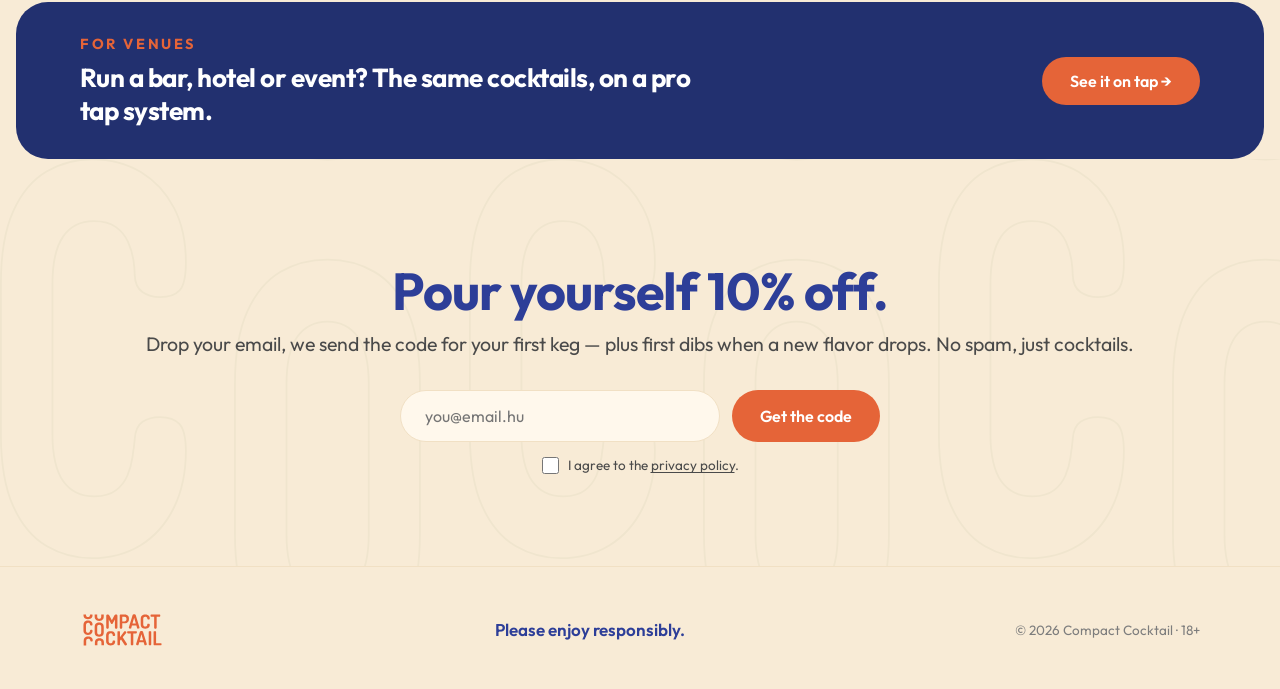
==== commit 868e6210: "Fix Mango keg art, hero auto-loop, and rework mobile quote busts + polaroid stack - Replace mislinke" ====
--- a/index.html
+++ b/index.html
@@ -159,12 +159,14 @@
   <div class="wrap">
     <p class="eyebrow">Vidd bárhová</p>
     <h2>Ahol a jó napok történnek.</h2>
-    <div class="pol-row">
-      <figure class="pol"><img src="assets/occ-car.jpg" alt=""><figcaption>A tó, még dél előtt.</figcaption></figure>
-      <figure class="pol"><img src="assets/occ-skate.jpg" alt=""><figcaption>Előbb deszka, aztán koccintás.</figcaption></figure>
-      <figure class="pol"><img src="assets/occ-picnic.jpg" alt=""><figcaption>Úton egy házibuliba.</figcaption></figure>
-      <figure class="pol"><img src="assets/b2c-party.jpg" alt=""><figcaption>Házibulik.</figcaption></figure>
-      <figure class="pol"><img src="assets/occ-party.jpg" alt=""><figcaption>Szülinapok.</figcaption></figure>
+    <div class="pol-stage">
+      <div class="pol-row">
+        <figure class="pol"><img src="assets/occ-car.jpg" alt=""><figcaption>A tó, még dél előtt.</figcaption></figure>
+        <figure class="pol"><img src="assets/occ-skate.jpg" alt=""><figcaption>Előbb deszka, aztán koccintás.</figcaption></figure>
+        <figure class="pol"><img src="assets/occ-picnic.jpg" alt=""><figcaption>Úton egy házibuliba.</figcaption></figure>
+        <figure class="pol"><img src="assets/b2c-party.jpg" alt=""><figcaption>Házibulik.</figcaption></figure>
+        <figure class="pol"><img src="assets/occ-party.jpg" alt=""><figcaption>Szülinapok.</figcaption></figure>
+      </div>
     </div>
   </div>
 </section>
@@ -176,16 +178,19 @@
     <h2>Megérkeztek a vélemények.</h2>
     <div class="bubble-row">
       <div class="bubble bubble-mojito">
-        <p>&bdquo;Nincs olyan hű barát, mint egy mojito, ami mindig csapon van.&rdquo;</p>
-        <span class="bubble-name">Ernest Hemingway* &middot; a Mojitóról, állítólag</span>
+        <div class="bubble-portrait"><img src="assets/quote-napoleon.png" alt="" aria-hidden="true"></div>
+        <p>&bdquo;Győzelemkor megérdemled a mojitót. Vereségkor szükséged van rá.&rdquo;</p>
+        <span class="bubble-name">Napóleon Bonaparte* &middot; hadászati feljegyzések, állítólag</span>
       </div>
       <div class="bubble bubble-paloma bubble-mid">
-        <p>&bdquo;Adj egy Palomát és egy árnyékos helyet, és a délután magától megtörténik.&rdquo;</p>
-        <span class="bubble-name">Frida Kahlo* &middot; a Palomáról, állítólag</span>
+        <div class="bubble-portrait"><img src="assets/quote-sisi.png" alt="" aria-hidden="true"></div>
+        <p>&bdquo;A koronát felejtsd el, hozz inkább egy Palomát.&rdquo;</p>
+        <span class="bubble-name">Erzsébet királyné* &middot; udvari pletyka, eredete ismeretlen</span>
       </div>
       <div class="bubble bubble-pornstar">
-        <p>&bdquo;Győzelemkor megérdemled a Pornstar Martinit. Vereségkor szükséged van rá.&rdquo;</p>
-        <span class="bubble-name">Napóleon Bonaparte* &middot; a Pornstar Martiniről, valahogyan</span>
+        <div class="bubble-portrait"><img src="assets/quote-marilyn.png" alt="" aria-hidden="true"></div>
+        <p>&bdquo;Egy lánynak nem kell sok &mdash; csak marakuja és egy Pornstar Martini.&rdquo;</p>
+        <span class="bubble-name">Marilyn Monroe* &middot; igazolatlan idézet, 1954</span>
       </div>
     </div>
     <p class="footnote">*Nem valódi ajánlások. De imádták volna.</p>
--- a/home.css
+++ b/home.css
@@ -9,6 +9,13 @@
 
 *{margin:0;padding:0;box-sizing:border-box}
 html{scroll-behavior:smooth}
+/* NOTE: don't add overflow-x:hidden here again — it breaks position:sticky
+   for every nested descendant (confirmed: any non-visible overflow-x on
+   html/body, even overflow-x:clip, disqualifies the root as the sticky
+   viewport in this engine), which the polaroid scroll-stack and B2B pages
+   both rely on. The mobile "page not full width" bug this was guarding
+   against was actually the .ot-kegs grid track sizing — fixed at the
+   source in ontap.css instead. */
 body{font-family:var(--font-sans);background:var(--co-cream);color:var(--co-black);-webkit-font-smoothing:antialiased}
 img{display:block;max-width:100%}
 a{text-decoration:none;color:inherit}
@@ -39,20 +46,47 @@
    1 · HERO — flavour-colour panel, keg + garnish, dot switcher
    ===================================================================== */
 .hero{padding:0}
-.hero-panel{position:relative;overflow:hidden;border-radius:0 0 64px 64px;background:var(--fl-spritz);transition:background .8s ease;min-height:calc(100svh - 110px);display:flex;flex-direction:column;justify-content:center}
+/* container-type so .hero-pattern below can size itself off this box's
+   real content width (cqw) rather than the viewport (vw) — vw includes
+   the scrollbar gutter on desktop, which drifted the CO tiling ~15px
+   out of alignment with the actual panel width */
+.hero-panel{position:relative;overflow:hidden;border-radius:0 0 64px 64px;background:var(--fl-spritz);transition:background .8s ease;min-height:calc(100svh - 110px);display:flex;flex-direction:column;justify-content:center;container-type:inline-size}
 /* fades near the bottom so the pattern resolves into the panel's rounded
    corner instead of getting sliced off hard mid-shape */
+/* --pat-unit is the scaled width of ONE letter's native tile (529 units —
+   half the original combined "CO" tile: co-pattern-col.svg packed one C
+   + one O + a trailing gap into 1058 units, so each letter's own clean
+   repeat period is 1058/2 = 529). co-pattern-c.svg / co-pattern-o.svg
+   are that same artwork split into two single-letter files at exactly
+   that width, so tiling BOTH at --pat-unit reproduces the original
+   evenly-spaced "CO CO CO" with no offset needed between the layers —
+   and, unlike one shared image, each letter is now its own mask layer
+   that can roll on its own timing. --pat-unit is set in vw (not a flat
+   px) so it always divides the viewport into whole "CO" units — one
+   clean pair on mobile, two on desktop — instead of slicing one off
+   at the edge. */
 .hero-pattern{position:absolute;inset:0;opacity:.55;pointer-events:none;
+  --pat-unit:50cqw;--pat-h:calc(var(--pat-unit) * 563 / 529);
   -webkit-mask-image:linear-gradient(to bottom,#000 78%,transparent 100%);
   mask-image:linear-gradient(to bottom,#000 78%,transparent 100%)}
-/* two mask layers, each holding every other CO column (same tile, half-tile x-offset),
-   so alternate columns can roll in opposite directions on flavour switch */
-.hero-pattern::before,.hero-pattern::after{content:"";position:absolute;inset:0;background:var(--fl-dark,var(--fl-spritz-dark));-webkit-mask:url("assets/co-pattern-col.svg") repeat;-webkit-mask-size:1996.5px 1062.44px;mask:url("assets/co-pattern-col.svg") repeat;mask-size:1996.5px 1062.44px;transition:background .8s ease}
-.hero-pattern::after{-webkit-mask-position:998.25px 0;mask-position:998.25px 0}
-.hero-pattern.roll::before{animation:pat-roll-down .9s cubic-bezier(.65,.05,.36,1)}
-.hero-pattern.roll::after{animation:pat-roll-up .9s cubic-bezier(.65,.05,.36,1)}
-@keyframes pat-roll-down{to{-webkit-mask-position:0 1062.44px;mask-position:0 1062.44px}}
-@keyframes pat-roll-up{from{-webkit-mask-position:998.25px 0;mask-position:998.25px 0}to{-webkit-mask-position:998.25px -1062.44px;mask-position:998.25px -1062.44px}}
+.hero-pattern::before,.hero-pattern::after{content:"";position:absolute;inset:0;background:var(--fl-dark,var(--fl-spritz-dark));-webkit-mask-repeat:repeat;mask-repeat:repeat;-webkit-mask-size:var(--pat-unit) var(--pat-h);mask-size:var(--pat-unit) var(--pat-h);transition:background .8s ease}
+.hero-pattern::before{-webkit-mask-image:url("assets/co-pattern-c.svg");mask-image:url("assets/co-pattern-c.svg")}
+.hero-pattern::after{-webkit-mask-image:url("assets/co-pattern-o.svg");mask-image:url("assets/co-pattern-o.svg")}
+/* beyond typical desktop, fixing --pat-unit at 50cqw (2 "CO" units) means
+   each letter keeps growing with the screen — on an ultrawide monitor
+   that's an oversized C/O. Add more units instead of letting them keep
+   scaling: 3 on wide screens, 4 on ultrawide, so individual letter size
+   stays roughly capped while the texture still fills the width cleanly. */
+@media (min-width:1600px){.hero-pattern{--pat-unit:33.333cqw}}
+@media (min-width:2400px){.hero-pattern{--pat-unit:25cqw}}
+/* C and O are independent layers now, but roll together (same duration,
+   no offset delay) so they start AND land in sync — C moves up, O moves
+   down, so the two still read as distinct, opposite motions without
+   drifting apart at the end */
+.hero-pattern.roll::before{animation:pat-roll-up .9s cubic-bezier(.65,.05,.36,1)}
+.hero-pattern.roll::after{animation:pat-roll-down .9s cubic-bezier(.65,.05,.36,1)}
+@keyframes pat-roll-up{to{-webkit-mask-position:0 calc(-1 * var(--pat-h));mask-position:0 calc(-1 * var(--pat-h))}}
+@keyframes pat-roll-down{to{-webkit-mask-position:0 var(--pat-h);mask-position:0 var(--pat-h)}}
 .hero-inner{position:relative;flex:1;display:grid;grid-template-columns:1fr 1fr;align-items:center;gap:24px;max-width:1200px;width:100%;margin:0 auto;padding:48px 40px 24px}
 .hero-copy h1{color:#fff;font-size:clamp(38px,4.6vw,58px);font-weight:700;line-height:1.1;letter-spacing:-.02em}
 .hero-sub{color:rgba(255,255,255,.92);font-size:19px;line-height:1.5;margin:20px 0 28px}
@@ -222,7 +256,11 @@
    copy and polaroids still pop. Photos get an angled sheen that slides
    on hover; pins lift off the board on hover.
    ===================================================================== */
-.occasions{position:relative;overflow:hidden;padding:110px 0 120px;text-align:center;border-radius:64px;margin:24px 16px;
+/* no overflow:hidden here (unlike other rounded bands) — the polaroid
+   pinned scroll-stack below needs a clean ancestor chain for
+   position:sticky to work; background-image already clips to the
+   border-radius on its own without it */
+.occasions{position:relative;border-radius:64px;margin:24px 16px;padding:110px 0 120px;text-align:center;
   background-color:#bd9455;
   background-image:
     linear-gradient(160deg,rgba(195,156,92,.55),rgba(120,78,32,.6)),
@@ -269,8 +307,8 @@
    (client feedback) */
 .reactions{padding:76px 0 64px;text-align:center}
 .bubble-row{display:grid;grid-template-columns:repeat(3,1fr);gap:24px;margin-top:44px;align-items:start}
-.bubble{position:relative;background:color-mix(in srgb,var(--fl,var(--co-orange)) 16%,#fff);border-radius:22px;padding:24px 24px 20px;text-align:left;border:2px solid var(--fl,var(--co-orange))}
-.bubble::after{content:"";position:absolute;bottom:-14px;left:40px;width:24px;height:24px;background:inherit;border-right:2px solid var(--fl);border-bottom:2px solid var(--fl);transform:rotate(45deg) skew(12deg,12deg)}
+.bubble{position:relative;background:color-mix(in srgb,var(--fl,var(--co-orange)) 16%,#fff);border-radius:22px;padding:24px 24px 20px 150px;text-align:left;border:2px solid var(--fl,var(--co-orange))}
+.bubble::after{content:"";position:absolute;bottom:-14px;left:150px;width:24px;height:24px;background:inherit;border-right:2px solid var(--fl);border-bottom:2px solid var(--fl);transform:rotate(45deg) skew(12deg,12deg)}
 .bubble-mojito{--fl:var(--fl-mojito)}
 .bubble-paloma{--fl:var(--fl-paloma-dark)}
 .bubble-pornstar{--fl:var(--fl-pornstar)}
@@ -278,6 +316,27 @@
 .bubble p{font-size:16.5px;line-height:1.45;color:var(--co-black);font-weight:500}
 .bubble p em{color:var(--co-orange);font-style:italic}
 .bubble-name{display:block;margin-top:13px;font-size:13px;color:var(--co-grey-light);font-weight:600;letter-spacing:.04em}
+/* marble-bust cameo — a free-standing cutout pinned to the bubble's left,
+   vertically centred and slightly tilted, reading like a profile photo
+   beside the quote. The busts are transparent PNGs, so object-fit:contain
+   shows each one whole (no horizontal slicing — the old object-fit:cover
+   in a narrow strip sliced the wider heads). Faces are equalised by giving
+   each bust its own render height below: the face is a different fraction
+   of each source image (Napoleon fills his frame, Sisi carries a lot of
+   hair), so matching FACE size means slightly different bust heights. */
+.bubble-portrait{position:absolute;left:74px;top:50%;width:auto;height:auto;z-index:1;pointer-events:none;filter:drop-shadow(0 12px 18px rgba(43,25,6,.3))}
+.bubble-portrait img{width:auto;object-fit:contain;object-position:bottom center;display:block}
+.bubble-mojito .bubble-portrait{transform:translate(-50%,-50%) rotate(-4deg)}
+.bubble-paloma .bubble-portrait{transform:translate(-50%,-50%) rotate(3deg)}
+.bubble-pornstar .bubble-portrait{transform:translate(-50%,-50%) rotate(-5deg)}
+/* desktop-only per-bust heights, tuned so the three FACES read equal.
+   Scoped to min-width so they don't clash with the mobile block's single
+   fixed height (which equalises by height for the narrower cascade). */
+@media (min-width:1021px){
+  .bubble-mojito .bubble-portrait img{height:130px}
+  .bubble-paloma .bubble-portrait img{height:196px}
+  .bubble-pornstar .bubble-portrait img{height:160px}
+}
 
 /* =====================================================================
    8 · MAKERS — editorial split, giant arch photo
@@ -352,11 +411,49 @@
 }
 @media (max-width:1020px){
   .shop-grid{grid-template-columns:repeat(3,1fr)}
-  .bubble-row{grid-template-columns:1fr;max-width:480px;margin-left:auto;margin-right:auto}
+  /* cascade left/right instead of a dead-centre stack — each bubble
+     narrower than the row and alternating sides reads as a loose
+     conversation instead of three identical tiles glued together */
+  .bubble-row{grid-template-columns:1fr;gap:40px;max-width:480px;margin-left:auto;margin-right:auto}
   .bubble-mid{margin-top:0}
+  .bubble{max-width:82%;transform:rotate(-1.5deg)}
+  .bubble:nth-child(2){margin-left:auto;transform:rotate(1.5deg)}
+  .bubble:nth-child(3){transform:rotate(-1deg)}
+  /* mirror the speech-tail for the right-cascaded bubble so it still
+     points down from the body it belongs to, not floating mid-air */
+  .bubble:nth-child(2)::after{left:auto;right:40px;border-right:none;border-bottom:2px solid var(--fl);border-left:2px solid var(--fl);transform:rotate(-45deg) skew(-12deg,-12deg)}
+  /* Single-column cascade: drop the desktop tall-strip cameo treatment.
+     A strip + object-fit:cover slices the busts horizontally (worst on the
+     wider Sisi/Marilyn heads), and the taller mobile bubbles make the
+     strip even narrower in aspect, so the crop gets uglier — that's the
+     "clipped face" bug. Instead the busts render as free-standing cutouts:
+     sized by a FIXED height so all three read as equal, object-fit:contain
+     so nothing is cropped, overflow visible so a wide head can bleed past
+     the bubble's left edge rather than being cut. The gutter (padding-left)
+     is wide enough to keep every head clear of the quote text. */
+  .bubble{padding-left:116px}
+  .bubble::after{left:128px}
+  .bubble-portrait{
+    width:auto;height:auto;top:50%;bottom:auto;left:44px;right:auto;
+    overflow:visible;border-radius:0;
+    filter:drop-shadow(0 10px 16px rgba(43,25,6,.28));
+  }
+  /* per-bust tilt off on mobile (the whole bubble already has a slight
+     rotate); translate keeps the head centred on the gutter */
+  .bubble-mojito .bubble-portrait,
+  .bubble-paloma .bubble-portrait,
+  .bubble-pornstar .bubble-portrait{transform:translate(-50%,-50%)}
+  .bubble-portrait img{width:auto;height:172px;object-fit:contain;object-position:bottom center;display:block;transform:none}
+  /* drop Napoleon's desktop zoom-out — that only existed to fight the
+     cover-crop, which no longer applies here */
+  .bubble-mojito .bubble-portrait img{transform:none}
 }
 @media (max-width:860px){
   .wrap{padding:0 24px}
+  /* one clean "CO" per screen on mobile instead of two per screen
+     (which was cropping a partial extra letter at the edge — the
+     "COC" bug). --pat-h derives from this automatically. */
+  .hero-pattern{--pat-unit:100cqw}
   .nav{padding:18px 20px}
   .nav-links{display:none}
   .hero-inner{grid-template-columns:1fr;text-align:center;padding-top:40px}
@@ -365,14 +462,40 @@
   .hero-garnish{max-width:540px}
   .how-steps{grid-template-columns:1fr;max-width:340px;margin:48px auto 0}
   .how-step-mid,.how-step-last{margin-top:24px}
-  /* polaroids run edge-to-edge as a horizontal scroll strip on mobile */
-  .pol-row{flex-wrap:nowrap;justify-content:flex-start;overflow-x:auto;scroll-snap-type:x proximity;-webkit-overflow-scrolling:touch;margin-left:-24px;margin-right:-24px;padding:6px 24px 20px}
-  .pol{flex:0 0 auto;width:200px;scroll-snap-align:center}
-  .pol-row::-webkit-scrollbar{display:none}
+  /* "Take it anywhere" = a pinned, scroll-stepped reveal on mobile.
+     The section is made TALL to create scroll room; the cork card (.wrap)
+     is sticky, so it locks into the viewport ("viewfinder") while that
+     room is consumed. Each slice of scroll drops one whole polaroid onto
+     the pile (bottom→top) via polStack() in home.js — driven off scroll
+     POSITION, so it's momentum-proof and replays on the way back up. When
+     the last photo lands, the card scrolls away and normal flow resumes.
+     The cork background/rounding/shadow move onto the sticky .wrap so the
+     pinned board sits on a steady texture; .occasions is just the track. */
+  .occasions{min-height:0;height:320vh;display:block;padding:0;margin:24px 0 0;
+    background:none;box-shadow:none;border-radius:0}
+  .occasions .wrap{position:sticky;top:80px;height:calc(100svh - 96px);
+    margin:0 16px;padding:24px 24px 28px;border-radius:48px;
+    display:flex;flex-direction:column;justify-content:center;
+    background-color:#bd9455;
+    background-image:
+      linear-gradient(160deg,rgba(195,156,92,.55),rgba(120,78,32,.6)),
+      url("assets/cork-texture.jpg");
+    background-size:cover;background-position:center;
+    box-shadow:inset 0 0 100px rgba(64,38,12,.4)}
+  .pol-stage{position:relative;height:min(52vh,420px);margin-top:20px}
+  .pol-row{position:relative;height:100%;display:flex;align-items:center;justify-content:center;overflow:visible}
+  .pol{position:absolute;top:50%;left:50%;width:240px;max-width:70vw;margin:0;will-change:transform,opacity}
+  /* no push-pins in the thrown/stacked mobile layout — the photos land
+     on top of one another, so a pin per photo makes no sense here */
+  .pol::before{display:none}
   .makers-grid{grid-template-columns:1fr;gap:44px}
   .taste-grid{grid-template-columns:1fr;gap:40px}
   .taste-btns{flex-direction:column;align-items:flex-start}
-  .b2b-strip-inner{flex-direction:column;align-items:flex-start;text-align:left}
+  /* padding-top/bottom explicitly re-asserted: the mobile .wrap{padding:0 24px}
+     rule above is same-specificity and comes later in the cascade, so without
+     this it silently zeroes the 32px top/bottom padding .b2b-strip-inner sets
+     at desktop width, leaving the copy flush against the rounded corners */
+  .b2b-strip-inner{flex-direction:column;align-items:flex-start;text-align:left;padding-top:32px;padding-bottom:32px}
   .shop-grid{grid-template-columns:repeat(2,1fr)}
   .cta-form input{width:100%}
   .cta-form-row{flex-direction:column}
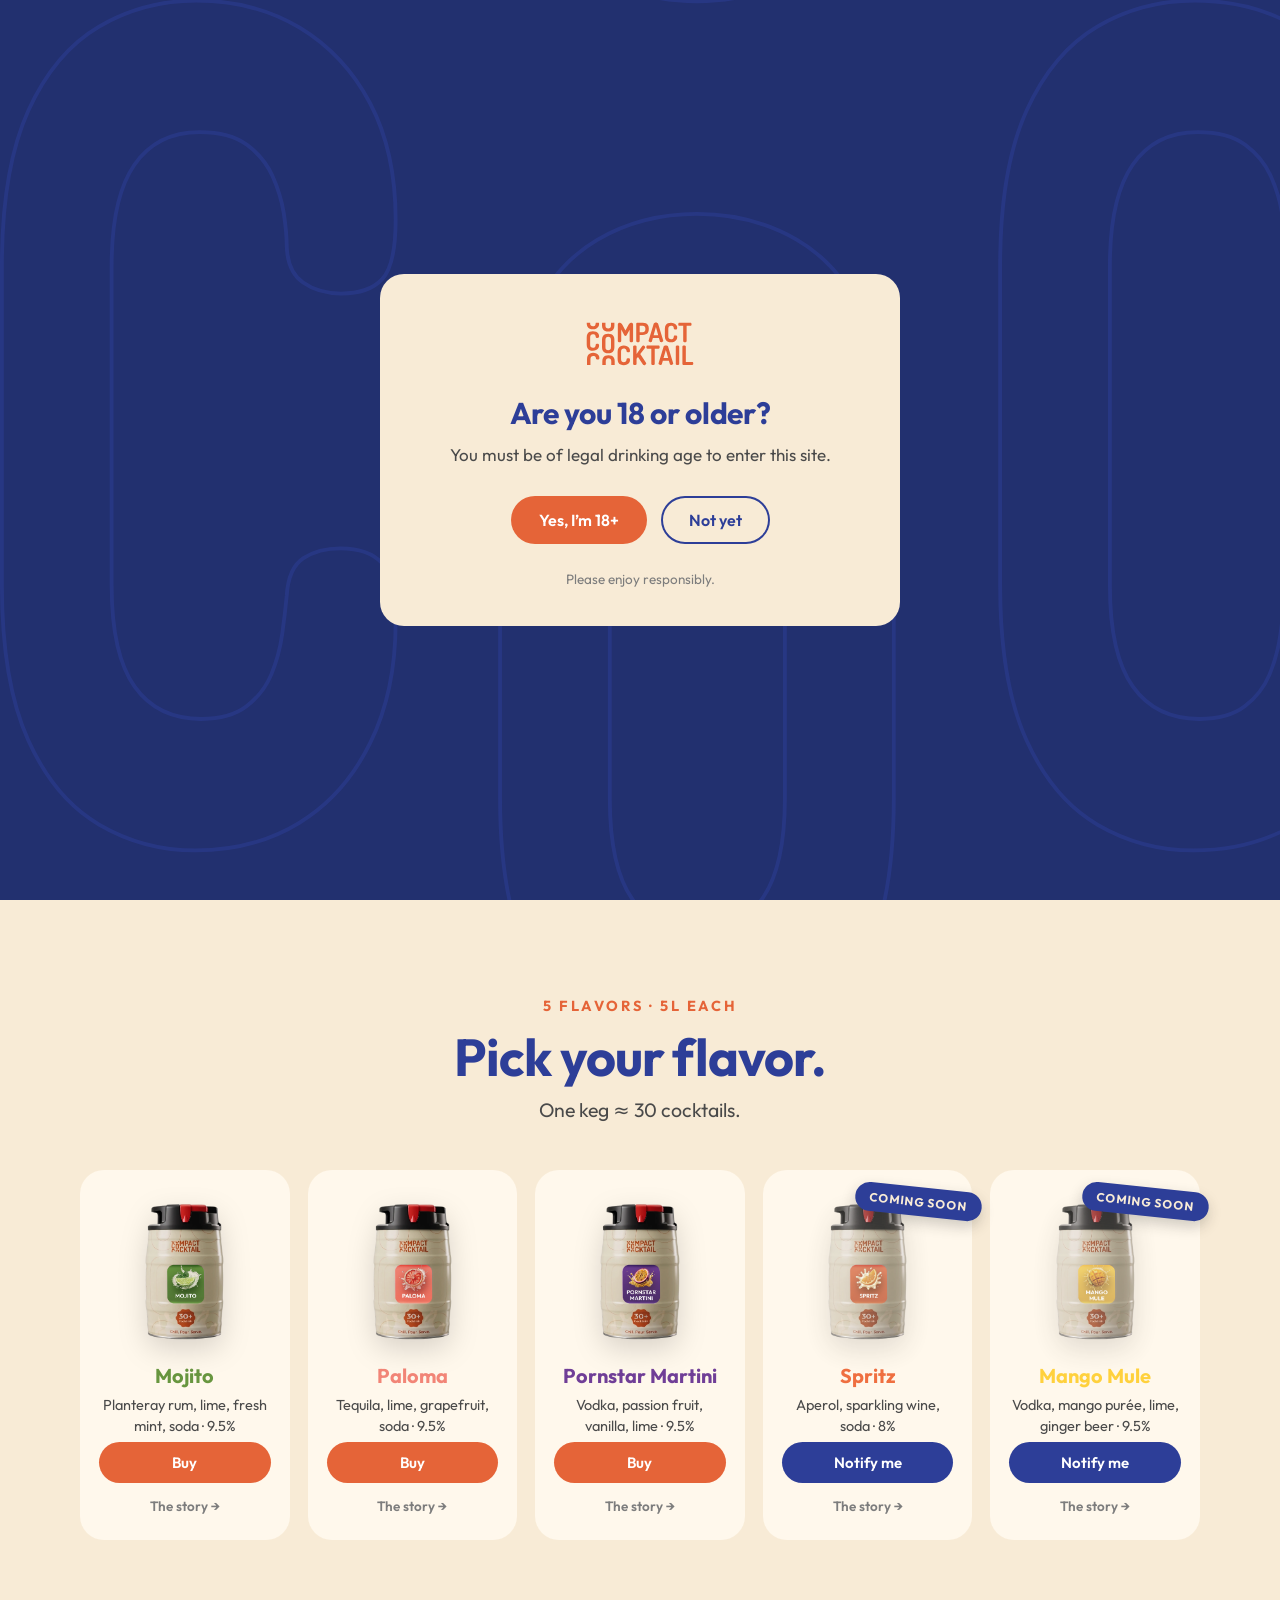
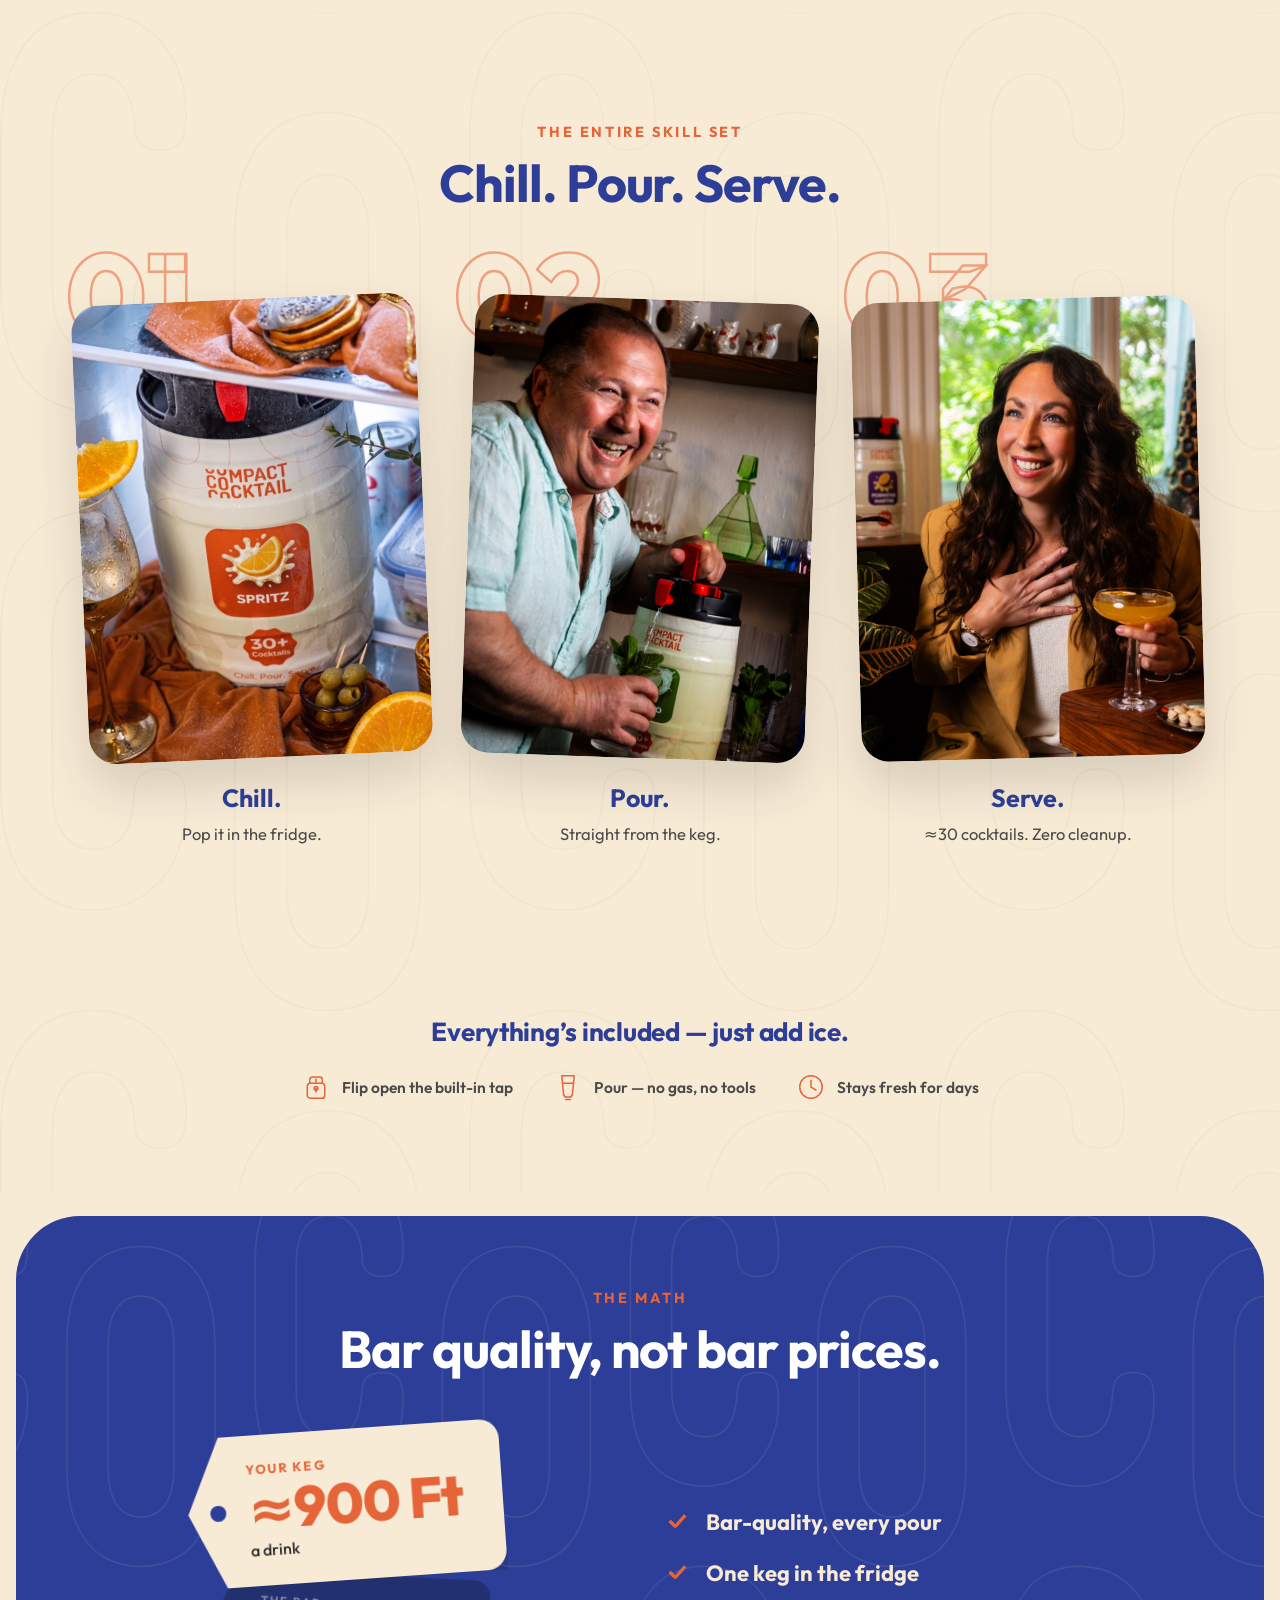
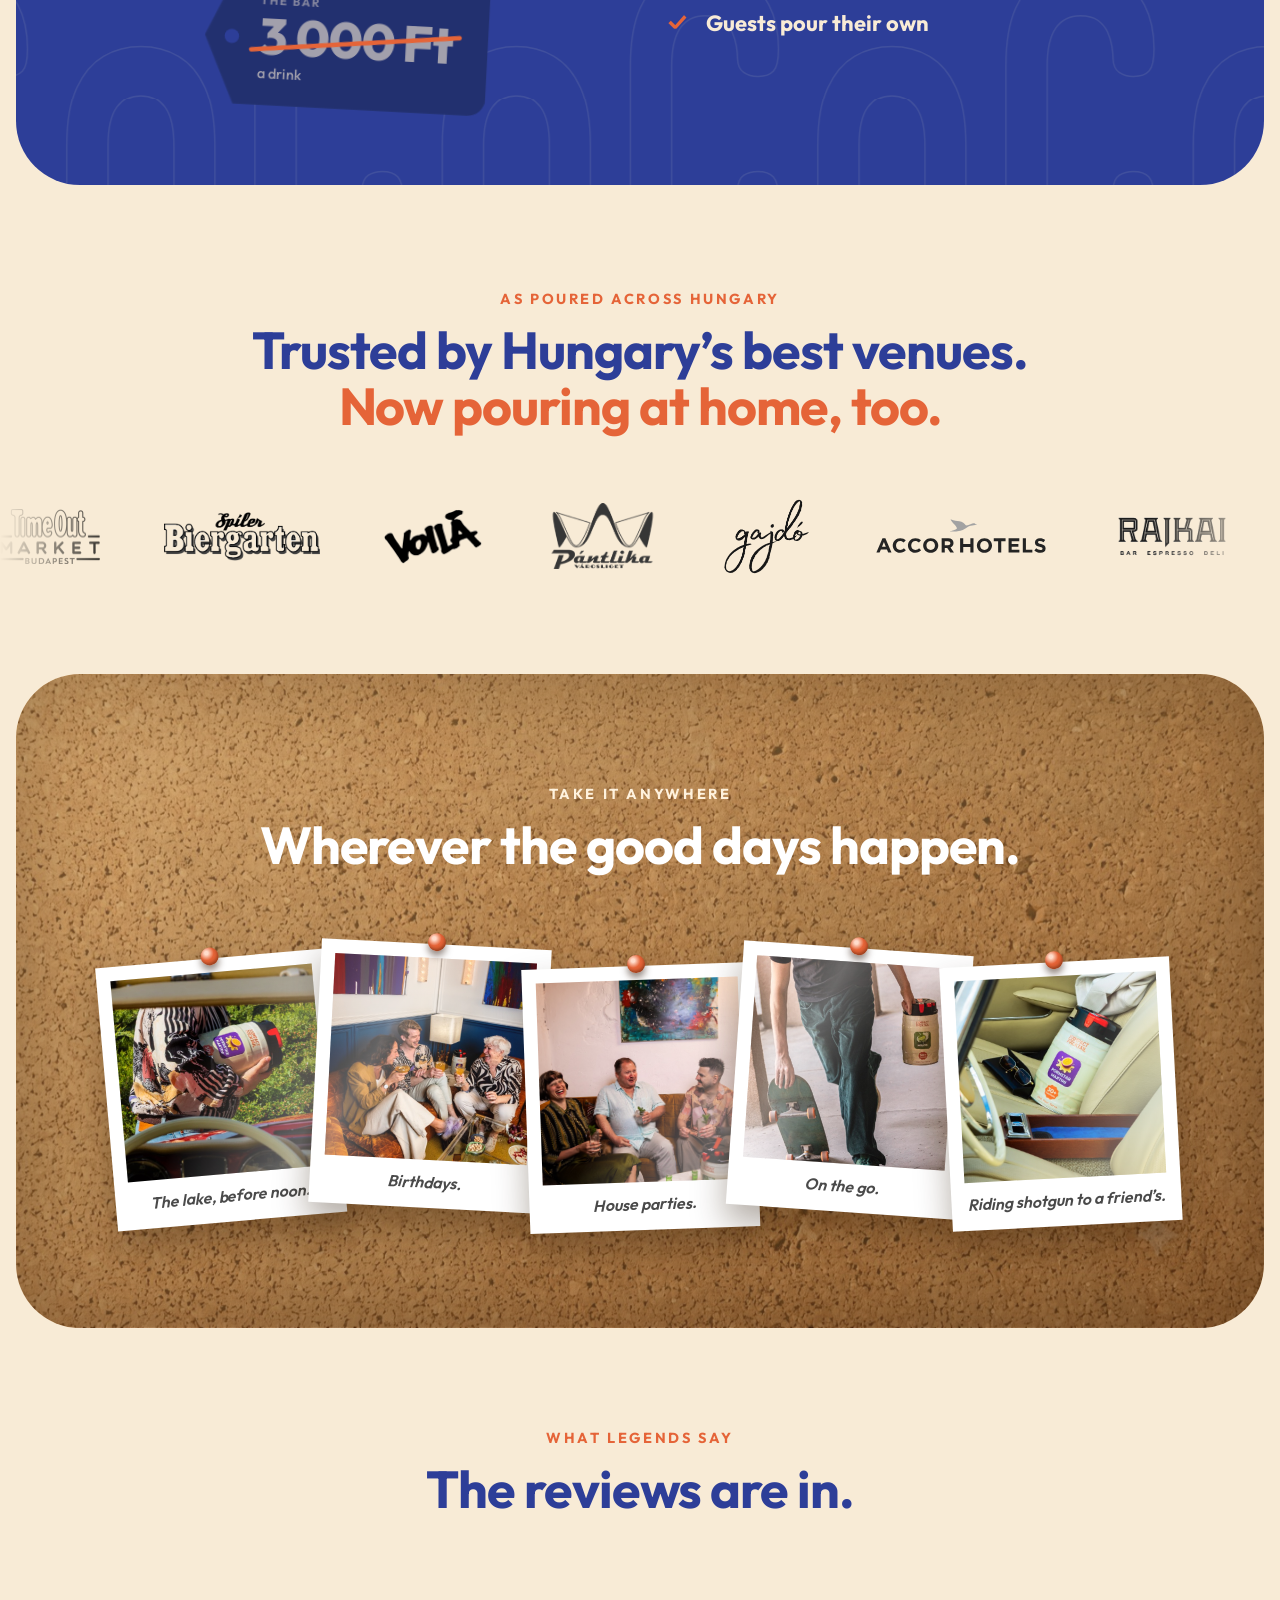
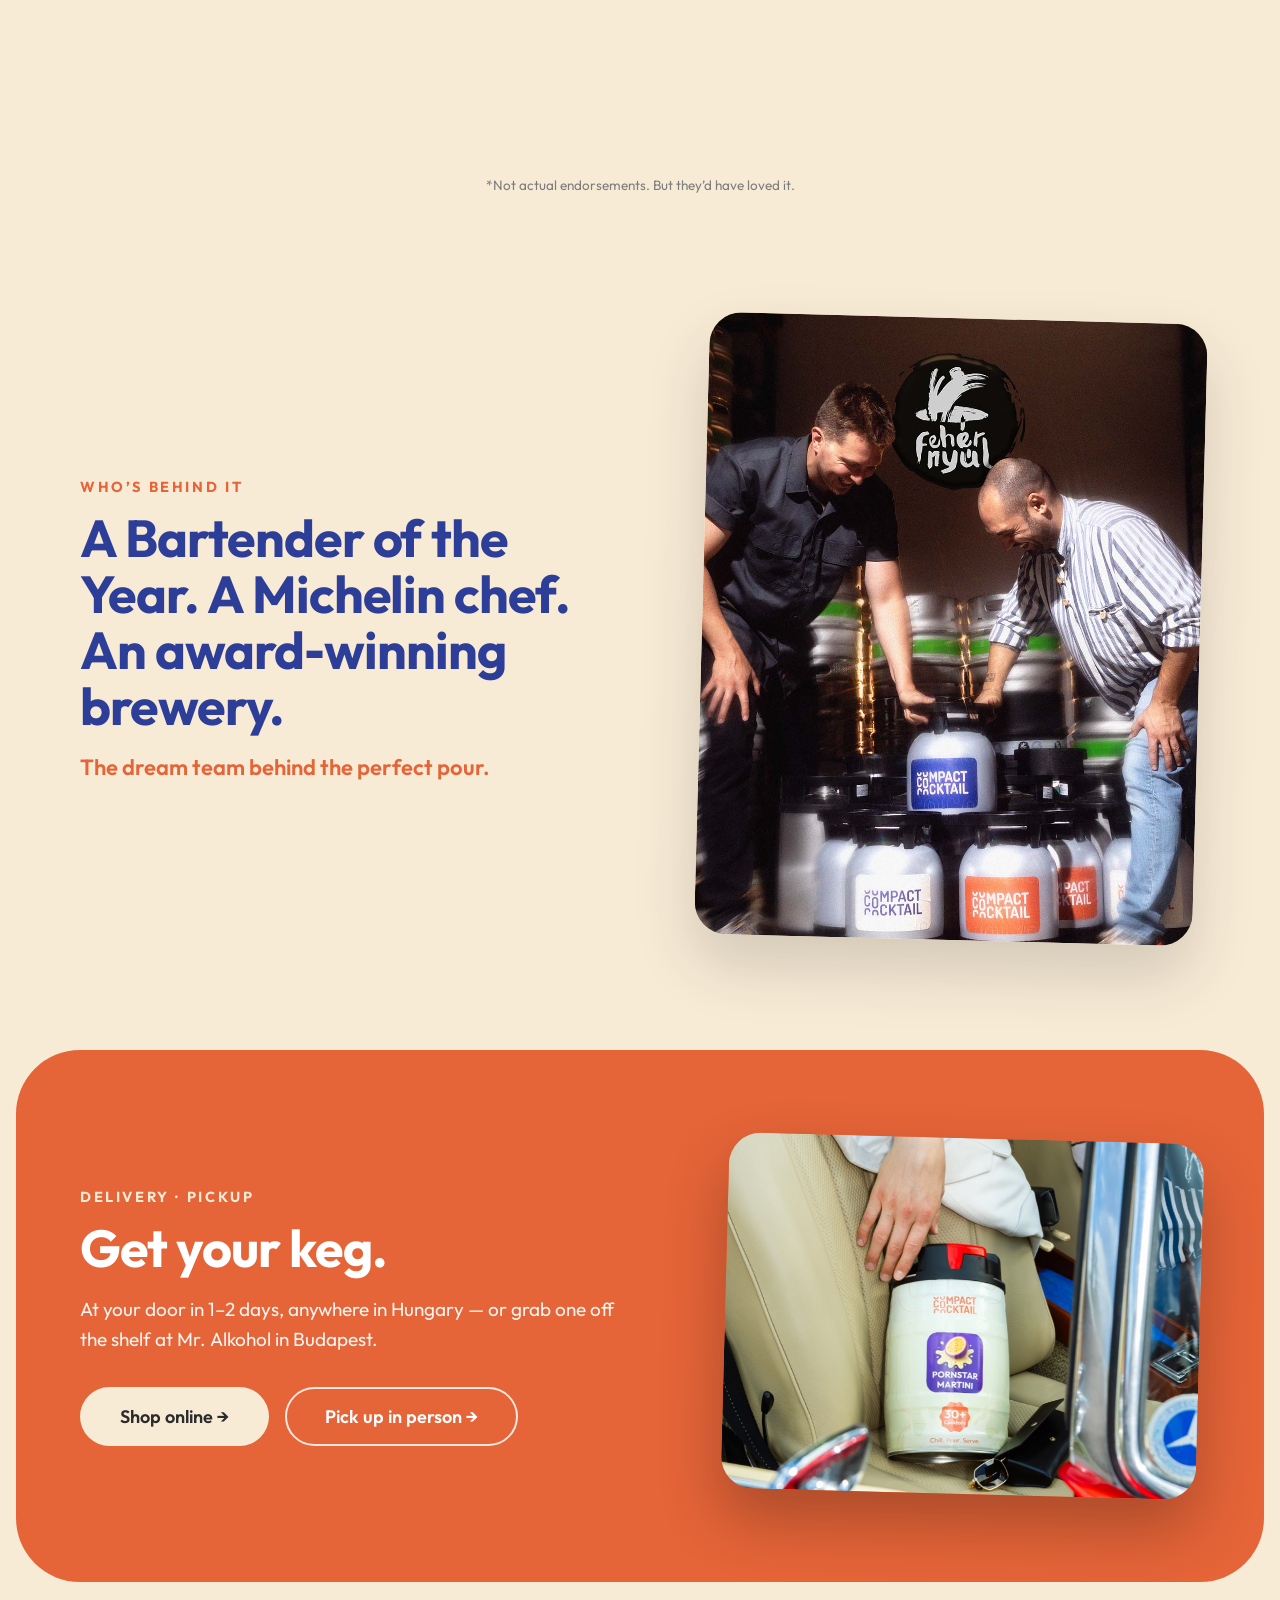
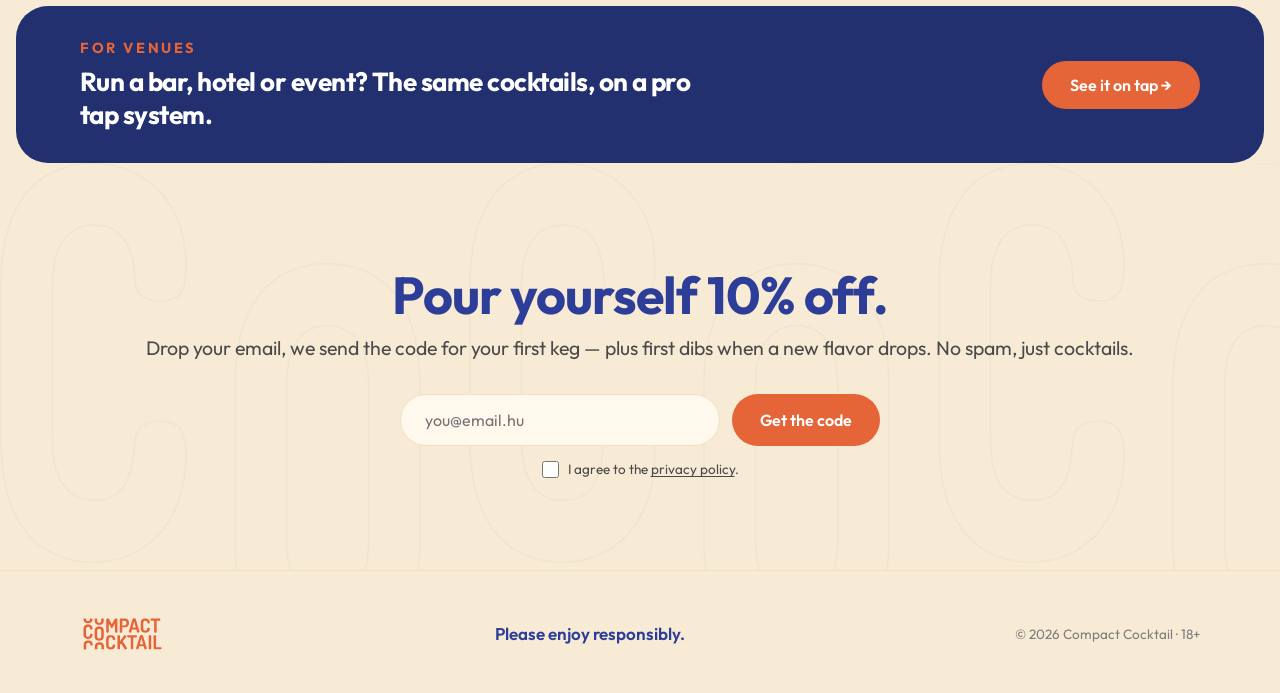
==== commit 1b5040b2: "Occasions collage: center-overlapping pile, randomised drop, reorder - Pull the two columns toward t" ====
--- a/index.html
+++ b/index.html
@@ -162,10 +162,10 @@
     <div class="pol-stage">
       <div class="pol-row">
         <figure class="pol"><img src="assets/occ-car.jpg" alt=""><figcaption>A tó, még dél előtt.</figcaption></figure>
-        <figure class="pol"><img src="assets/occ-skate.jpg" alt=""><figcaption>Előbb deszka, aztán koccintás.</figcaption></figure>
+        <figure class="pol"><img src="assets/occ-party.jpg" alt=""><figcaption>Szülinapok.</figcaption></figure>
+        <figure class="pol"><img src="assets/b2c-party.jpg" alt=""><figcaption>Házibulik.</figcaption></figure>
+        <figure class="pol"><img src="assets/occ-skate.jpg" alt=""><figcaption>Útközben.</figcaption></figure>
         <figure class="pol"><img src="assets/occ-picnic.jpg" alt=""><figcaption>Úton egy házibuliba.</figcaption></figure>
-        <figure class="pol"><img src="assets/b2c-party.jpg" alt=""><figcaption>Házibulik.</figcaption></figure>
-        <figure class="pol"><img src="assets/occ-party.jpg" alt=""><figcaption>Szülinapok.</figcaption></figure>
       </div>
     </div>
   </div>
--- a/home.css
+++ b/home.css
@@ -27,7 +27,7 @@
 .eyebrow{color:var(--co-orange);font-size:14.5px;font-weight:700;letter-spacing:.18em;text-transform:uppercase;margin-bottom:14px}
 .eyebrow-onblue,.eyebrow-onblack{color:var(--co-orange)}
 .section-sub{color:var(--co-grey);font-size:19.5px;margin-top:12px}
-.footnote{color:var(--co-grey-light);font-size:13.5px;margin-top:22px}
+.footnote{color:var(--co-grey-light);font-size:13.5px;margin-top:46px}
 
 .btn{display:inline-block;font-family:var(--font-sans);font-weight:600;font-size:16px;padding:14px 28px;border-radius:var(--r-pill);border:none;cursor:pointer;transition:transform .15s ease,background .15s ease}
 .btn:hover{transform:translateY(-2px)}
@@ -274,6 +274,9 @@
 .pol{position:relative;background:#fff;padding:14px 14px 16px;box-shadow:0 18px 34px rgba(43,25,6,.36);width:230px;margin:0 -10px;transition:transform .25s ease,box-shadow .25s ease}
 /* square-ish polaroid crop (client: image a touch wider than tall) */
 .pol img{width:100%;aspect-ratio:1/1;object-fit:cover}
+/* the lake/car shot (first photo) is framed from the top, so the square
+   crop keeps the top of the image rather than centring it */
+.pol:nth-child(1) img{object-position:top}
 /* angled light sheen — always on (like it's lit by a screen/lamp), and
    slides further across on hover. Two variants, not five: photos tilted
    the same way (same rotation direction) share the same light angle. */
@@ -306,9 +309,9 @@
 /* deliberately low-key — a chuckle in the background, not a headline act
    (client feedback) */
 .reactions{padding:76px 0 64px;text-align:center}
-.bubble-row{display:grid;grid-template-columns:repeat(3,1fr);gap:24px;margin-top:44px;align-items:start}
-.bubble{position:relative;background:color-mix(in srgb,var(--fl,var(--co-orange)) 16%,#fff);border-radius:22px;padding:24px 24px 20px 150px;text-align:left;border:2px solid var(--fl,var(--co-orange))}
-.bubble::after{content:"";position:absolute;bottom:-14px;left:150px;width:24px;height:24px;background:inherit;border-right:2px solid var(--fl);border-bottom:2px solid var(--fl);transform:rotate(45deg) skew(12deg,12deg)}
+.bubble-row{display:grid;grid-template-columns:repeat(3,1fr);gap:18px;margin-top:44px;align-items:start}
+.bubble{position:relative;background:color-mix(in srgb,var(--fl,var(--co-orange)) 16%,#fff);border-radius:22px;padding:22px 16px 18px 128px;text-align:left;border:2px solid var(--fl,var(--co-orange))}
+.bubble::after{content:"";position:absolute;bottom:-14px;left:128px;width:24px;height:24px;background:inherit;border-right:2px solid var(--fl);border-bottom:2px solid var(--fl);transform:rotate(45deg) skew(12deg,12deg)}
 .bubble-mojito{--fl:var(--fl-mojito)}
 .bubble-paloma{--fl:var(--fl-paloma-dark)}
 .bubble-pornstar{--fl:var(--fl-pornstar)}
@@ -320,22 +323,20 @@
    vertically centred and slightly tilted, reading like a profile photo
    beside the quote. The busts are transparent PNGs, so object-fit:contain
    shows each one whole (no horizontal slicing — the old object-fit:cover
-   in a narrow strip sliced the wider heads). Faces are equalised by giving
-   each bust its own render height below: the face is a different fraction
-   of each source image (Napoleon fills his frame, Sisi carries a lot of
-   hair), so matching FACE size means slightly different bust heights. */
+   in a narrow strip sliced the wider heads). Same fixed height as the
+   mobile cascade for all three busts, so sizing matches at every width. */
 .bubble-portrait{position:absolute;left:74px;top:50%;width:auto;height:auto;z-index:1;pointer-events:none;filter:drop-shadow(0 12px 18px rgba(43,25,6,.3))}
-.bubble-portrait img{width:auto;object-fit:contain;object-position:bottom center;display:block}
-.bubble-mojito .bubble-portrait{transform:translate(-50%,-50%) rotate(-4deg)}
-.bubble-paloma .bubble-portrait{transform:translate(-50%,-50%) rotate(3deg)}
-.bubble-pornstar .bubble-portrait{transform:translate(-50%,-50%) rotate(-5deg)}
-/* desktop-only per-bust heights, tuned so the three FACES read equal.
-   Scoped to min-width so they don't clash with the mobile block's single
-   fixed height (which equalises by height for the narrower cascade). */
+.bubble-portrait img{width:auto;height:172px;object-fit:contain;object-position:bottom center;display:block}
+.bubble-mojito .bubble-portrait{transform:translate(-50%,-50%) rotate(-6deg)}
+.bubble-paloma .bubble-portrait{transform:translate(-50%,-50%) rotate(5deg)}
+.bubble-pornstar .bubble-portrait{transform:translate(-50%,-50%) rotate(-7deg)}
+/* desktop-only tweaks: shift busts further left over the (now narrower)
+   gutter, and nudge Napoleon down / Sisi up slightly from the shared
+   172px so the trio reads less flat and more like matched portraits */
 @media (min-width:1021px){
-  .bubble-mojito .bubble-portrait img{height:130px}
-  .bubble-paloma .bubble-portrait img{height:196px}
-  .bubble-pornstar .bubble-portrait img{height:160px}
+  .bubble-portrait{left:56px}
+  .bubble-mojito .bubble-portrait img{height:170px}
+  .bubble-paloma .bubble-portrait img{height:188px}
 }
 
 /* =====================================================================
@@ -462,32 +463,72 @@
   .hero-garnish{max-width:540px}
   .how-steps{grid-template-columns:1fr;max-width:340px;margin:48px auto 0}
   .how-step-mid,.how-step-last{margin-top:24px}
-  /* "Take it anywhere" = a pinned, scroll-stepped reveal on mobile.
-     The section is made TALL to create scroll room; the cork card (.wrap)
-     is sticky, so it locks into the viewport ("viewfinder") while that
-     room is consumed. Each slice of scroll drops one whole polaroid onto
-     the pile (bottom→top) via polStack() in home.js — driven off scroll
-     POSITION, so it's momentum-proof and replays on the way back up. When
-     the last photo lands, the card scrolls away and normal flow resumes.
-     The cork background/rounding/shadow move onto the sticky .wrap so the
-     pinned board sits on a steady texture; .occasions is just the track. */
-  .occasions{min-height:0;height:320vh;display:block;padding:0;margin:24px 0 0;
-    background:none;box-shadow:none;border-radius:0}
-  .occasions .wrap{position:sticky;top:80px;height:calc(100svh - 96px);
-    margin:0 16px;padding:24px 24px 28px;border-radius:48px;
-    display:flex;flex-direction:column;justify-content:center;
+  /* "Take it anywhere" on mobile = a rounded cork card holding a scattered
+     two-column polaroid COLLAGE. No gesture: when the section scrolls into
+     view, polDrop() in home.js adds .pol-play and the photos drop onto the
+     cork one after another (staggered) and settle into their scattered
+     resting spots — every photo visible, nothing hidden, vertical scroll
+     never touched. Scrolling the section back out re-arms it, so the drop
+     replays on the next visit.
+
+     Cropping: the outer photos may hang PAST the cork card; only the
+     BROWSER edge cuts them. So the crop lives on the full-width section
+     (.occasions{overflow:hidden} at margin 0 = viewport edge) and the
+     rounded cork surface moves onto .wrap, which photos are free to
+     overflow. Earlier takes: pinned reveal
+     (variants/occasions-pinned-reveal.md, commit bd0f2cf), swipe-built
+     pile + carousel (git history). */
+  .occasions{margin:24px 0 0;padding:0;background:none;box-shadow:none;
+    border-radius:0;overflow:hidden}
+  .occasions .wrap{margin:0 12px;padding:60px 20px 40px;border-radius:48px;
     background-color:#bd9455;
     background-image:
       linear-gradient(160deg,rgba(195,156,92,.55),rgba(120,78,32,.6)),
       url("assets/cork-texture.jpg");
     background-size:cover;background-position:center;
     box-shadow:inset 0 0 100px rgba(64,38,12,.4)}
-  .pol-stage{position:relative;height:min(52vh,420px);margin-top:20px}
-  .pol-row{position:relative;height:100%;display:flex;align-items:center;justify-content:center;overflow:visible}
-  .pol{position:absolute;top:50%;left:50%;width:240px;max-width:70vw;margin:0;will-change:transform,opacity}
-  /* no push-pins in the thrown/stacked mobile layout — the photos land
-     on top of one another, so a pin per photo makes no sense here */
+  /* the collage canvas. -20px side margins undo the wrap padding so the
+     pile positions (and bleeds) across the full card width. Fixed height
+     holds the absolutely-placed photos; captions live inside it. */
+  /* -20px margins undo the wrap padding so the collage spans (and bleeds
+     off) the full card width. Auto height — the pile grows to fit all five,
+     so a caption can never be clipped. */
+  .pol-stage{margin:18px -20px 0}
+  /* two-column pile: left column = cards 1 & 3, right column = cards 2 & 4,
+     card 5 crowns below. Each column is pulled toward the MIDDLE (left cards
+     justify end + push right, right cards justify start + push left) so the
+     paired photos overlap in the centre like a real strewn stack. Vertical
+     gaps stay just clear of the captions so every occasion is readable. */
+  .pol-row{display:grid;grid-template-columns:1fr 1fr;justify-items:center;align-items:start}
+  .pol{width:min(176px,49vw);margin:0;position:relative;
+    transform:translateY(-104px) rotate(0deg) scale(1.06);
+    opacity:0;will-change:transform,opacity;z-index:1}
+  /* --r final tilt, --sx tiny settle-slide. Negative inner margins slide
+     the two columns together so they overlap across the centre line. */
+  .pol:nth-child(1){justify-self:end;margin-right:-32px;--r:-5deg;--sx:-3px;z-index:2}
+  .pol:nth-child(2){justify-self:start;margin-left:-32px;margin-top:32px;--r:4deg;--sx:3px;z-index:3}
+  .pol:nth-child(3){justify-self:end;margin-right:-32px;margin-top:12px;--r:-4deg;--sx:-3px;z-index:4}
+  .pol:nth-child(4){justify-self:start;margin-left:-32px;margin-top:12px;--r:5deg;--sx:4px;z-index:5}
+  .pol:nth-child(5){grid-column:1 / 3;justify-self:center;margin-top:18px;--r:-2deg;--sx:0px;z-index:6}
+  /* no push-pins on mobile — the pile reads as photos dropped on a table,
+     not tacked to the board */
   .pol::before{display:none}
+  .pol figcaption{margin-top:8px;font-size:14.5px}
+  /* the drop: fall accelerates (ease-in), contact absorbs it at 50% with a
+     slight cushion dip — NO rebound up — then a short slide+rotate settles
+     to rest (ease-out). Held above the surface until .pol-play arrives.
+     Layout position comes from the grid; the transform only falls + tilts. */
+  /* per-card animation-delay + duration are set (randomised) inline by
+     polDrop() in home.js when the section enters view, so the drop never
+     feels mechanically evenly-timed. This is just the base animation. */
+  .occasions.pol-play .pol{animation:pol-drop .66s both}
+  @keyframes pol-drop{
+    0%{transform:translateY(-104px) rotate(0deg) scale(1.06);opacity:0;
+      animation-timing-function:cubic-bezier(.45,0,.85,.5)}   /* accelerating fall — gathers energy */
+    42%{opacity:1}
+    52%{transform:translateY(0) rotate(0deg) scale(1);opacity:1;
+      animation-timing-function:cubic-bezier(.2,.7,.25,1)}    /* lands flat on the surface — no rebound up */
+    100%{transform:translateX(var(--sx,0px)) rotate(var(--r,0deg)) scale(1);opacity:1}} /* cushioned settle: slides + rotates to a stop, Y stays put */
   .makers-grid{grid-template-columns:1fr;gap:44px}
   .taste-grid{grid-template-columns:1fr;gap:40px}
   .taste-btns{flex-direction:column;align-items:flex-start}
@@ -500,3 +541,11 @@
   .cta-form input{width:100%}
   .cta-form-row{flex-direction:column}
 }
+
+/* Reduced-motion: no drop animation — the collage is simply already there,
+   every photo at its resting spot. polDrop() detects the same query and
+   never adds .pol-play, so nothing animates. */
+@media (max-width:860px) and (prefers-reduced-motion:reduce){
+  .pol{opacity:1;transform:translateX(var(--sx,0px)) rotate(var(--r,0deg)) scale(1)}
+  .occasions.pol-play .pol{animation:none}
+}
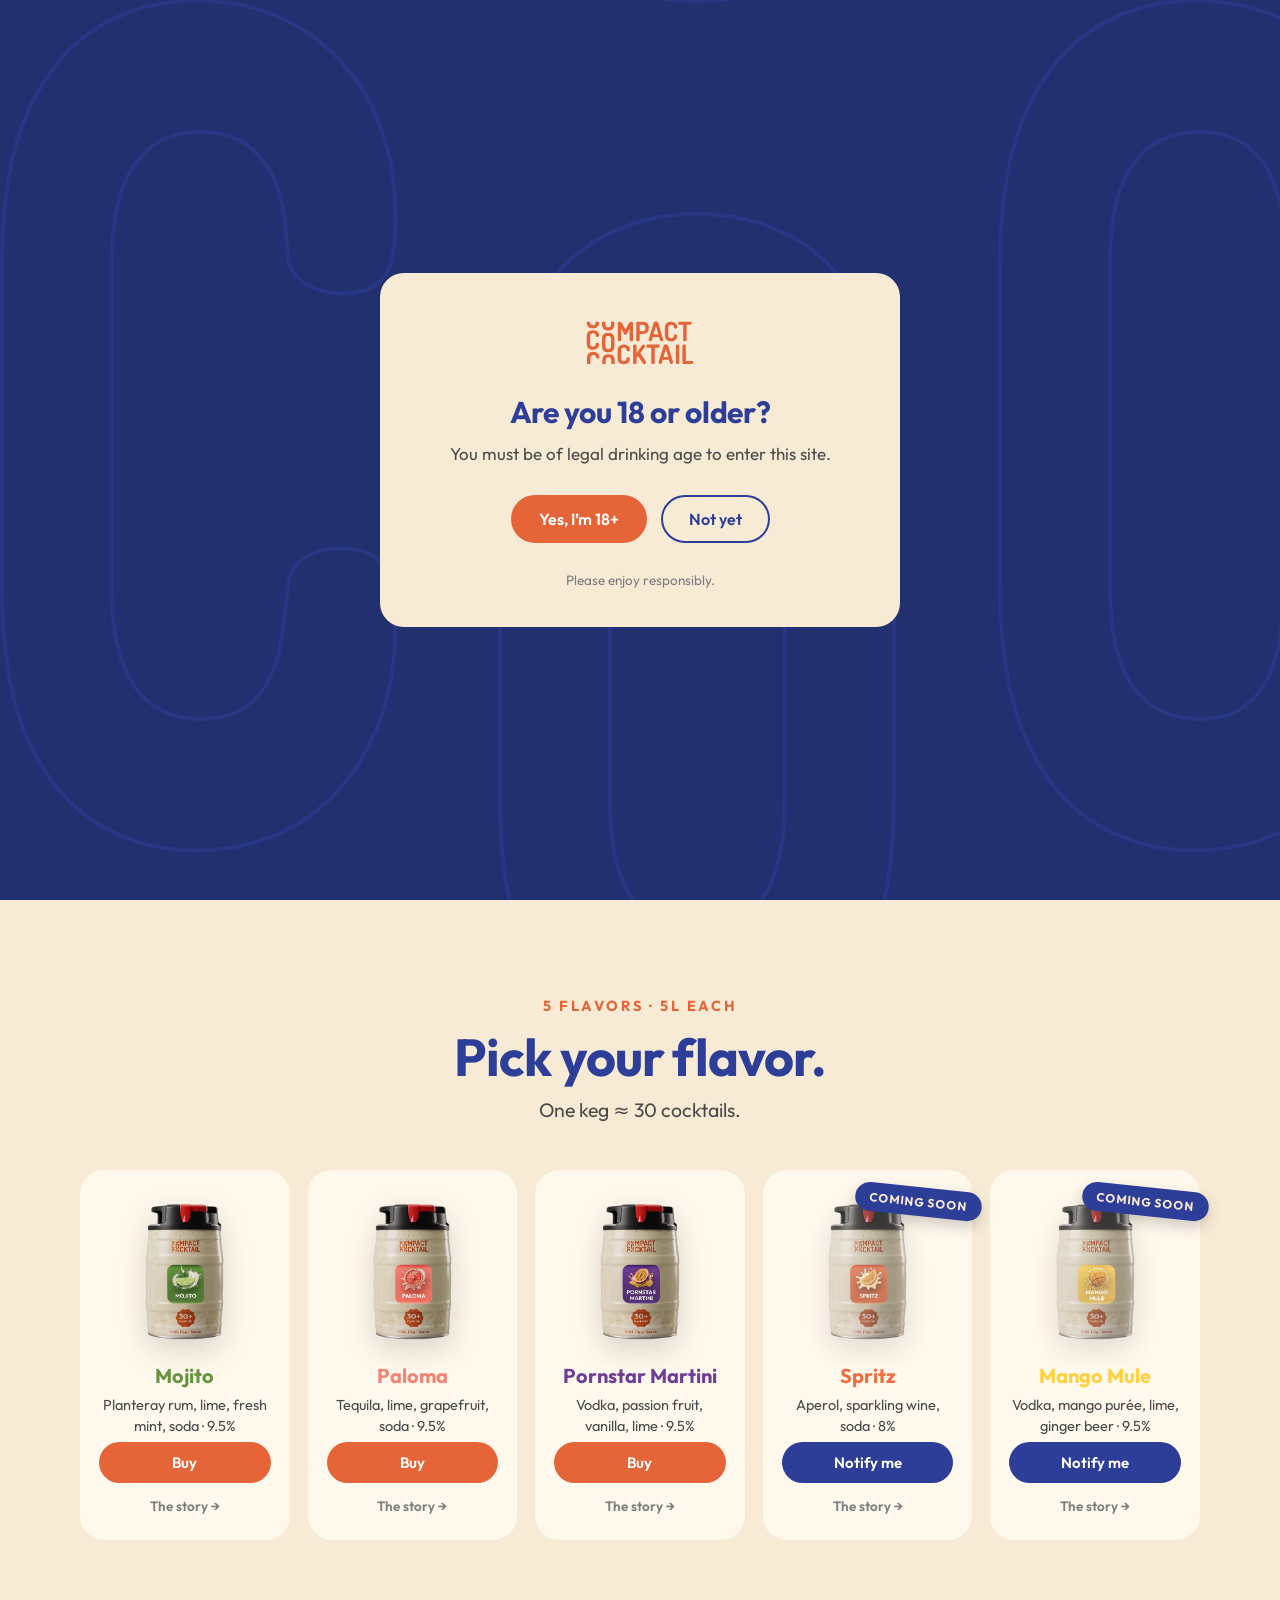
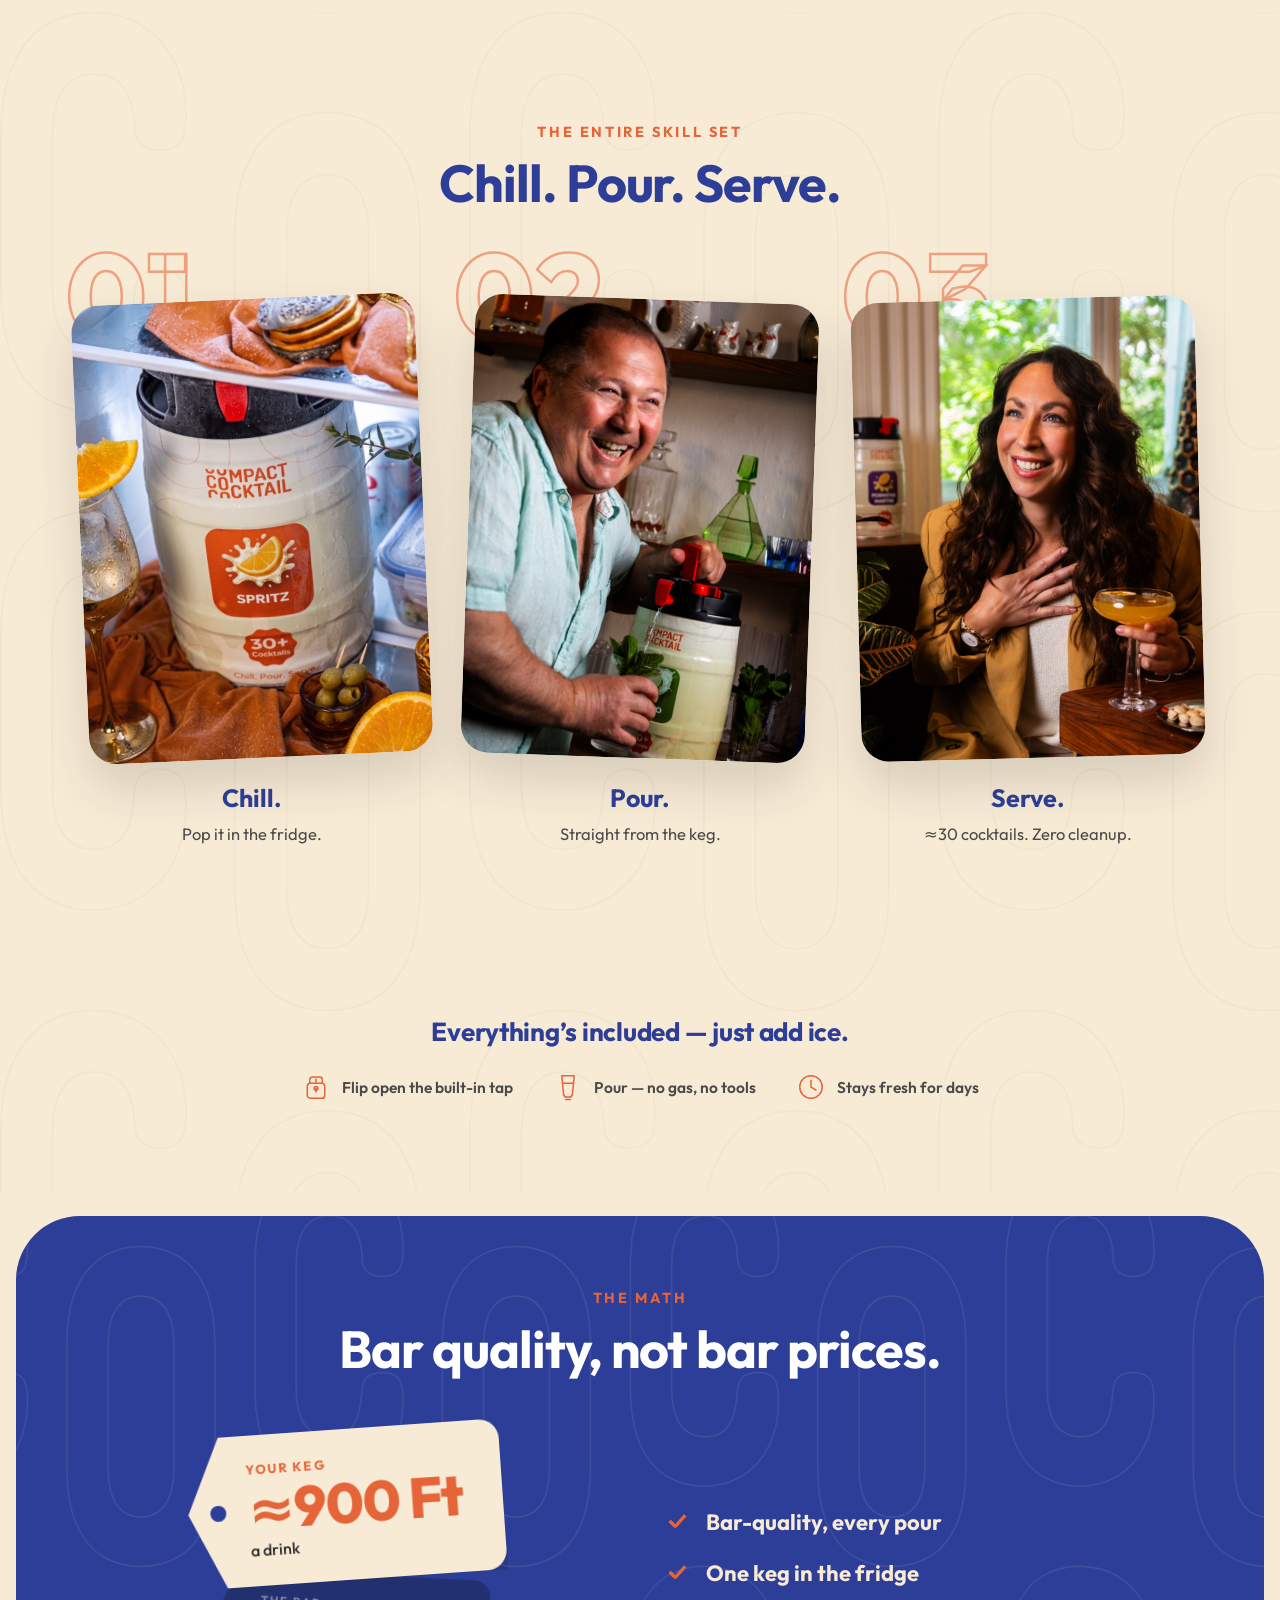
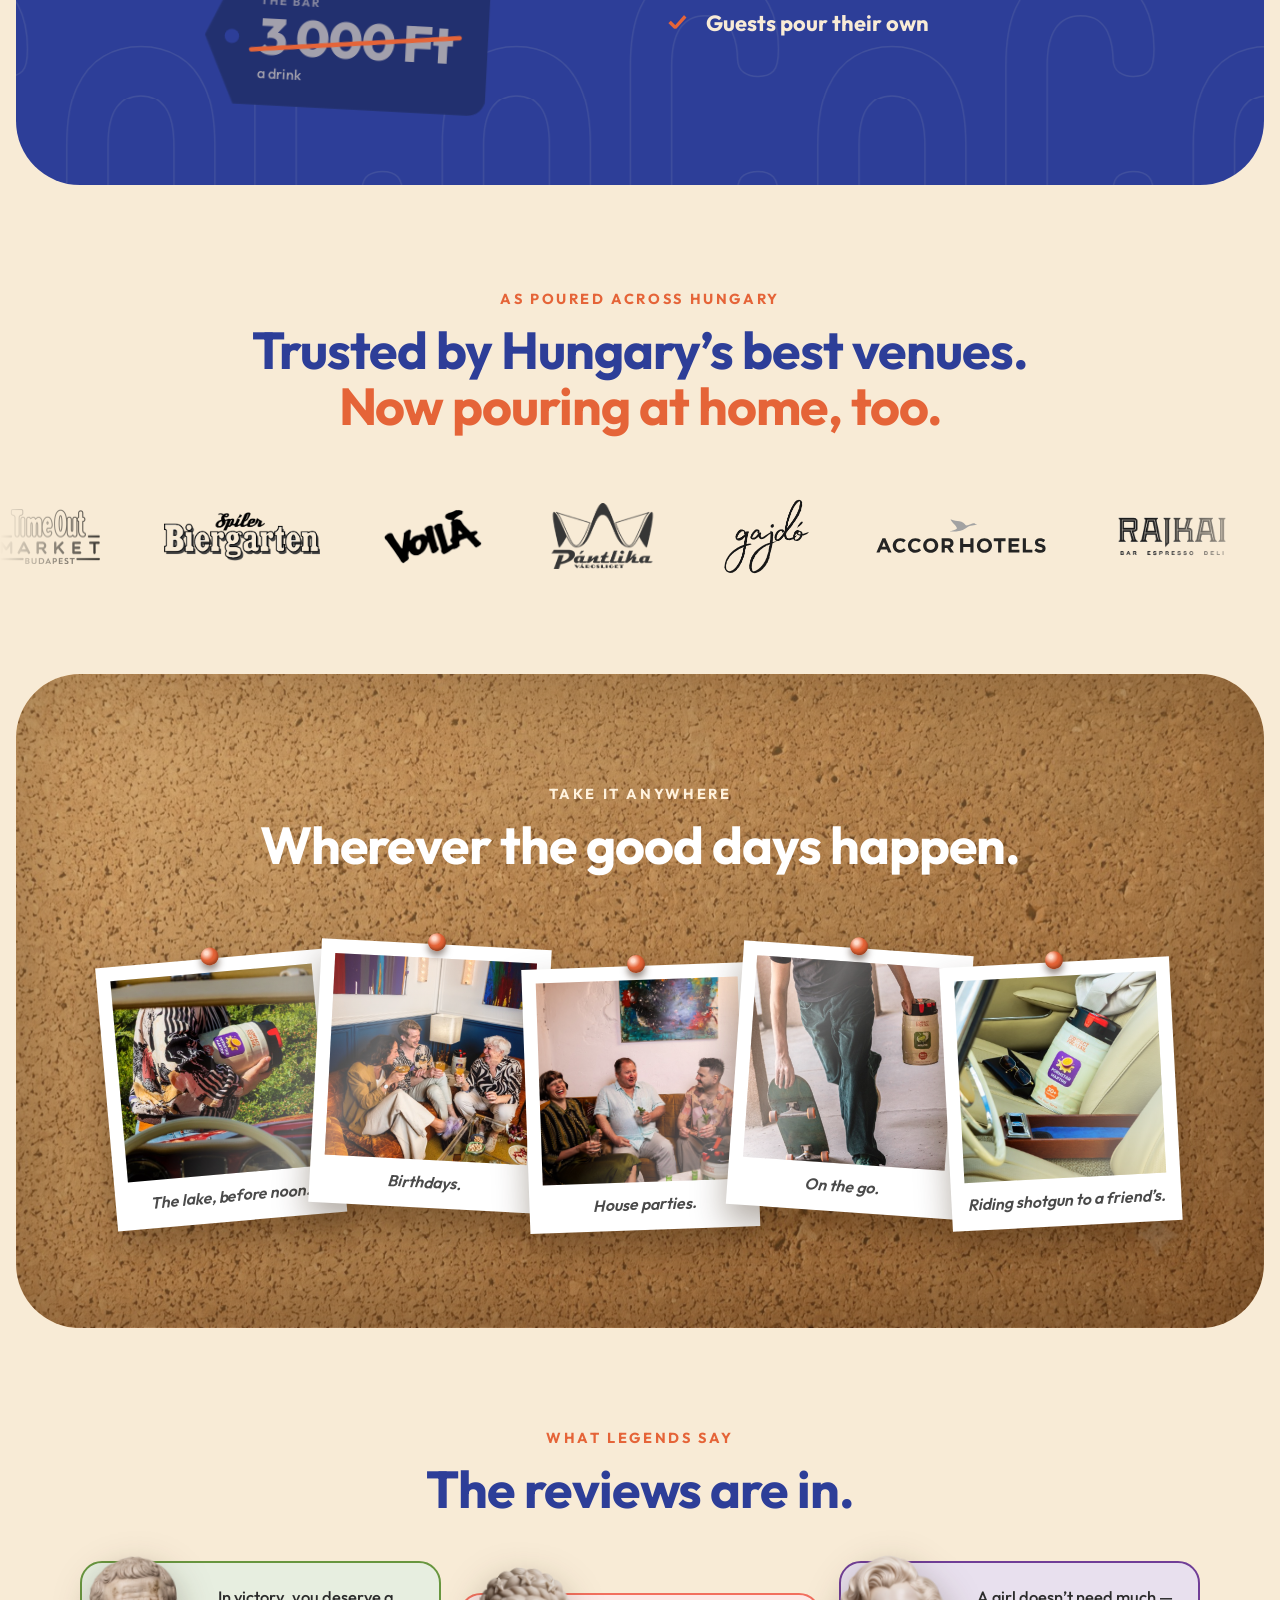
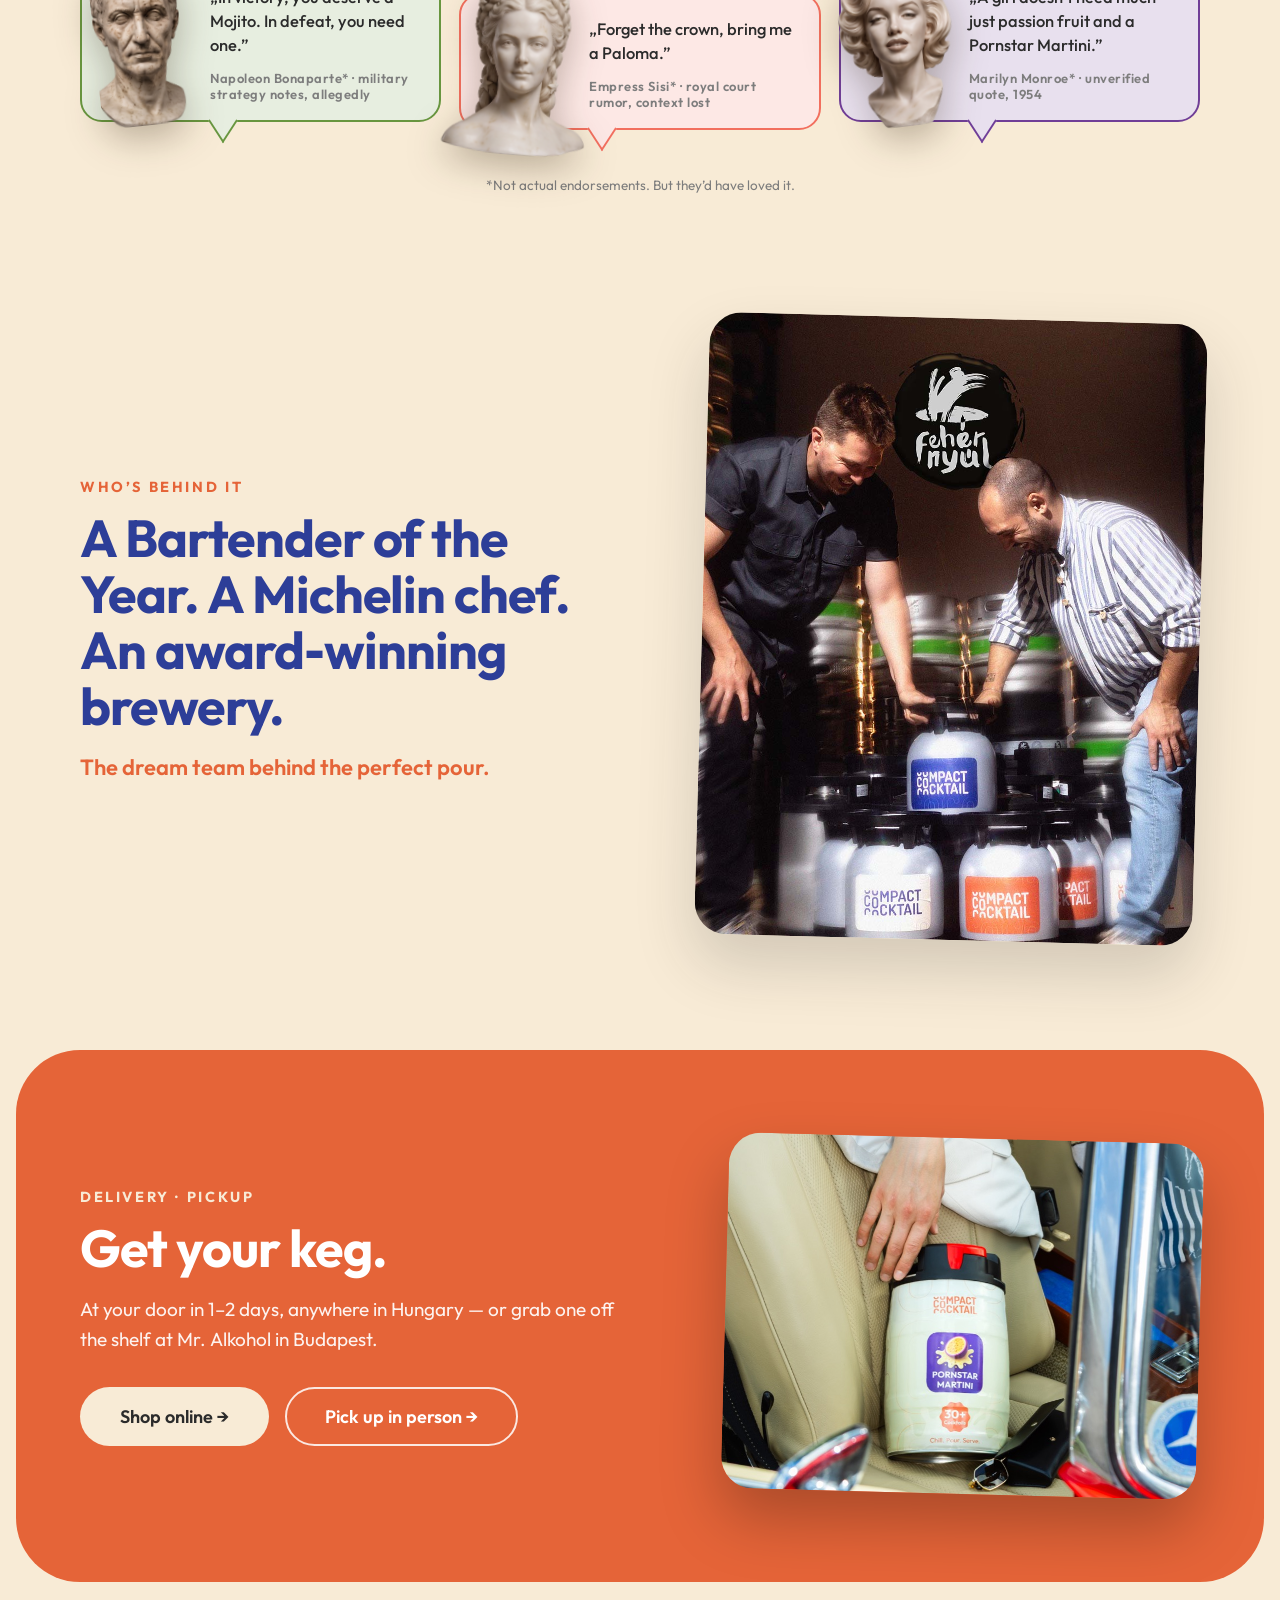
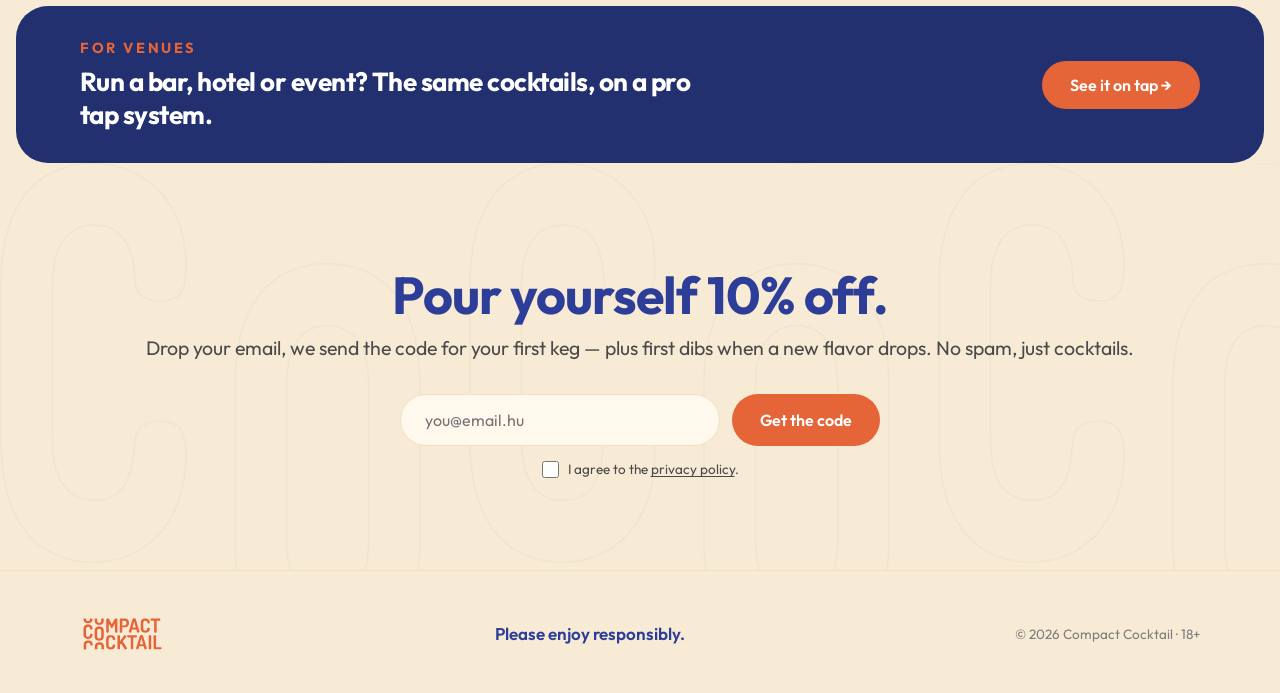
==== commit 85804fa6: "Mobile nav: fix language-toggle position, spell out B2B/B2C, B2B CTA copy - nav-lang was floating de" ====
--- a/index.html
+++ b/index.html
@@ -26,7 +26,7 @@
     <a href="#flavours">Ízek</a>
     <a href="#how">Hogyan működik</a>
     <a href="#makers">Az alkotók</a>
-    <a href="on-tap.html" class="nav-b2b">B2B</a>
+    <a href="on-tap.html" class="nav-b2b"><span class="nav-b2b-acr">B2B</span><span class="nav-b2b-full">Vállalkozásoknak (B2B)</span></a>
     <div class="nav-divider"></div>
     <div class="nav-cta-promo">
       <div class="nav-cta-shot">
--- a/shared.css
+++ b/shared.css
@@ -12,6 +12,10 @@
 .nav-links a:hover{background:rgba(229,100,56,.10);color:var(--co-orange)}
 .nav-links a:focus-visible{outline:2px solid var(--co-orange);outline-offset:2px}
 .nav-links a.active{color:var(--co-orange);background:rgba(229,100,56,.14)}
+
+/* B2B/B2C switcher: bare acronym in the tight desktop bar, spelled out
+   once there's room in the mobile dropdown */
+.nav-b2b-full{display:none}
 
 /* ---------- language toggle ----------
    Both languages shown, active one highlighted — marked notranslate/
@@ -40,6 +44,12 @@
   .nav{flex-wrap:wrap}
   .nav-burger{display:flex}
   .nav-cta{display:none}
+  .nav-b2b-acr{display:none}
+  .nav-b2b-full{display:inline}
+  /* space-between would otherwise float nav-lang dead-center between the
+     logo and burger (only 3 flex children left on mobile); pin it to the
+     burger at the row's normal gap instead. */
+  .nav-lang{margin-left:auto}
   .nav.nav-open .nav-links{display:flex;flex-direction:column;align-items:stretch;order:10;flex-basis:100%;width:100%;gap:4px;padding:16px 2px 8px;font-size:18px;animation:cc-menu-in .25s ease}
   .nav.nav-open .nav-links a{padding:13px 14px}
   .nav.nav-open .nav-links .nav-divider{display:block;height:1px;background:rgba(43,43,43,.10);margin:8px 14px 12px}
@@ -66,7 +76,12 @@
 .cc-modal-backdrop.on .cc-modal{transform:none}
 .cc-modal h3{color:var(--co-blue);font-size:clamp(24px,3vw,30px);font-weight:700;letter-spacing:-.01em;line-height:1.15}
 .cc-modal-sub{color:var(--co-grey);font-size:17px;line-height:1.55;margin-top:12px}
-.cc-modal-btns{display:flex;gap:14px;justify-content:center;flex-wrap:wrap;margin-top:28px}
+/* sticky footer: on short viewports .cc-modal scrolls internally (see
+   max-height below) — pinning the CTA row to the bottom of that scroll
+   area means the primary action is always reachable instead of getting
+   cut off mid-button, which is what made the popups feel broken on real
+   phones (the surrounding text can still scroll up under it). */
+.cc-modal-btns{display:flex;gap:14px;justify-content:center;flex-wrap:wrap;margin-top:28px;position:sticky;bottom:-1px;background:var(--co-cream);padding-bottom:2px}
 .cc-btn-outline{background:none;color:var(--co-blue);box-shadow:inset 0 0 0 2px var(--co-blue)}
 .cc-btn-outline:hover{background:var(--co-blue);color:#fff}
 .cc-modal-x{position:absolute;top:14px;right:14px;z-index:3;width:38px;height:38px;border:none;border-radius:50%;background:var(--co-cream-deep);color:var(--co-grey);font-size:19px;line-height:1;cursor:pointer;transition:background .15s ease,color .15s ease}
@@ -77,12 +92,28 @@
 @media (max-width:520px){
   .cc-modal{padding:36px 24px 30px}
 }
+/* short viewports (phones with the browser chrome still expanded, or
+   landscape) — .cc-modal is already max-height:88svh + overflow:auto, but
+   without this the photo/heading/copy alone can exceed that before you
+   even reach the buttons. Tightening the rhythm here means most phones
+   never need to scroll the modal at all. */
+@media (max-height:700px){
+  .cc-modal{padding:28px 24px 22px;max-height:92svh}
+  .cc-modal h3{font-size:22px}
+  .cc-modal-sub{font-size:15.5px;margin-top:8px}
+  .cc-modal-btns{margin-top:18px}
+  .cc-gate-logo{height:40px;margin-bottom:16px}
+  .cc-gate-fine{margin-top:14px}
+}
 
 /* ---------- modal photo (e.g. the B2B→B2C nudge) ---------- */
 .cc-modal-photo{margin:-44px -40px 24px;aspect-ratio:16/9;overflow:hidden;border-radius:var(--r-lg) var(--r-lg) 0 0}
 .cc-modal-photo img{width:100%;height:100%;object-fit:cover}
 @media (max-width:520px){
   .cc-modal-photo{margin:-36px -24px 20px}
+}
+@media (max-height:700px){
+  .cc-modal-photo{aspect-ratio:21/9;margin-bottom:16px}
 }
 
 /* ---------- age gate ---------- */
